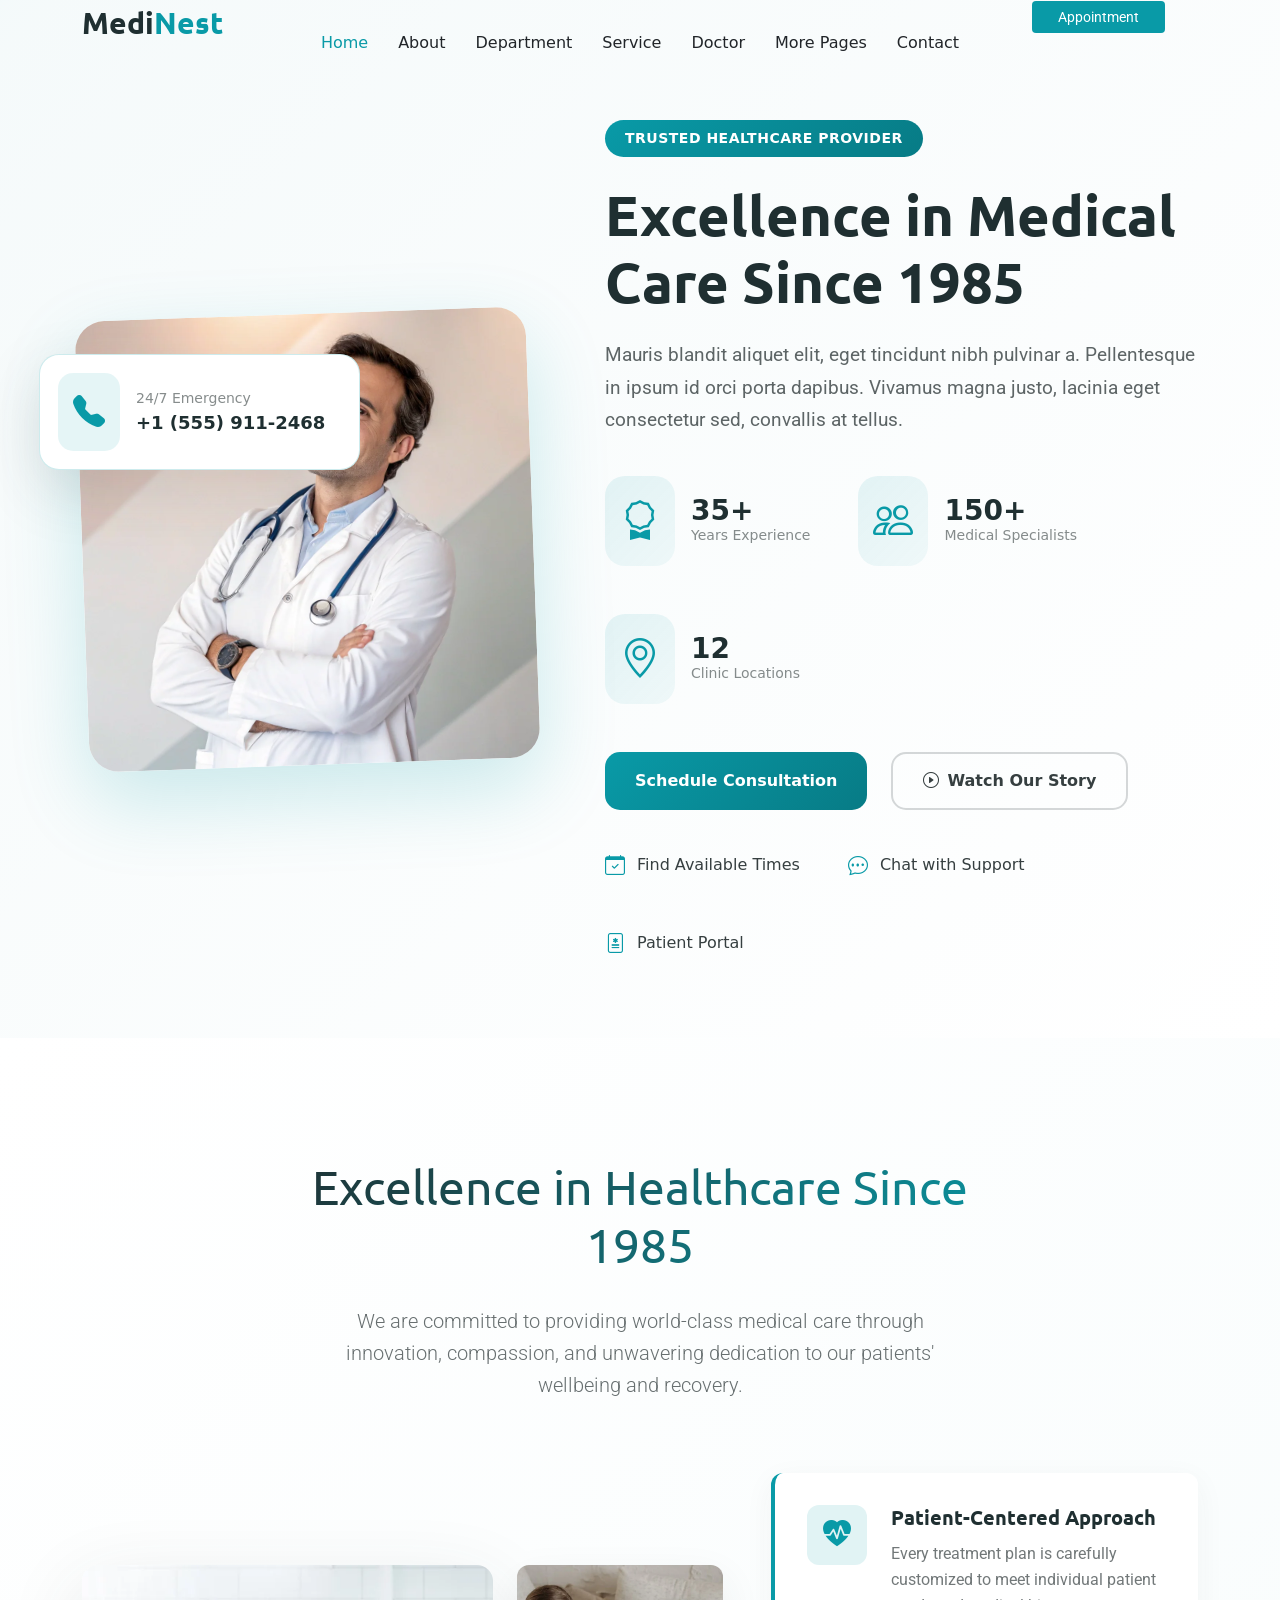
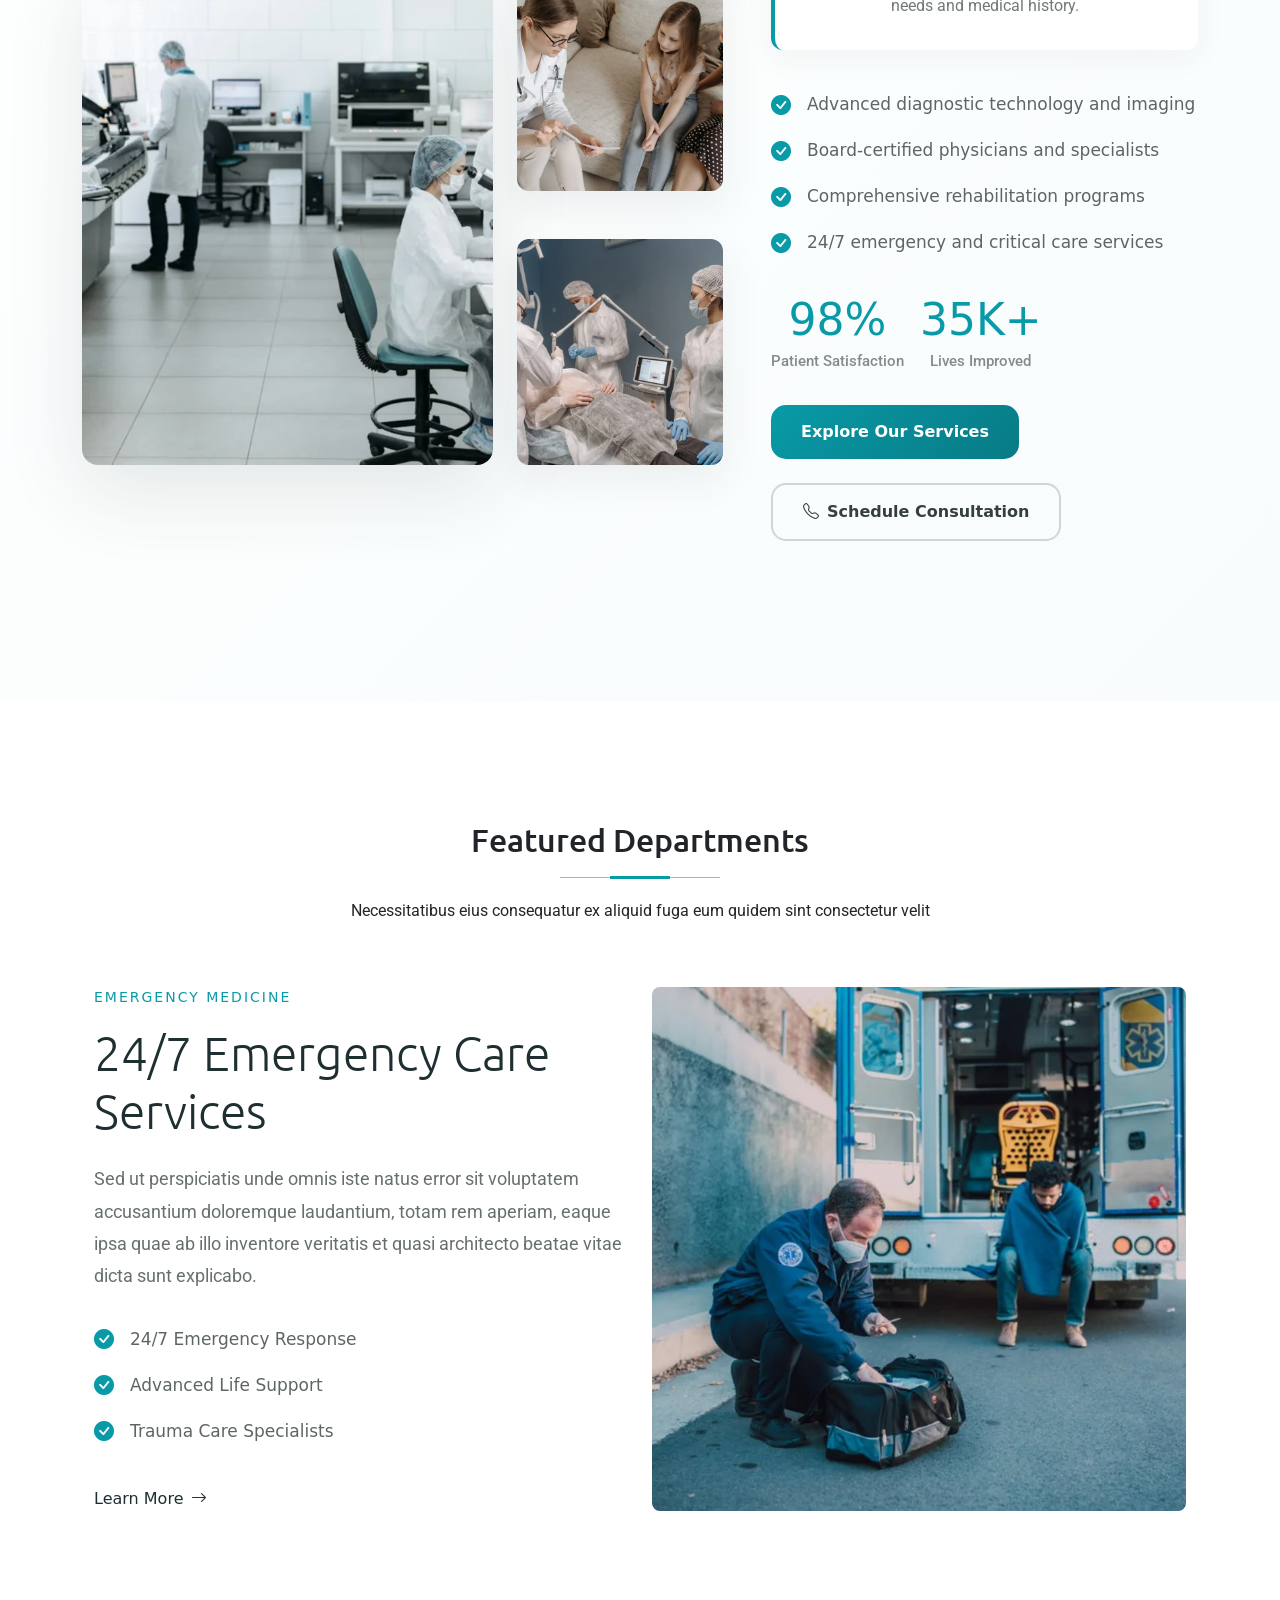
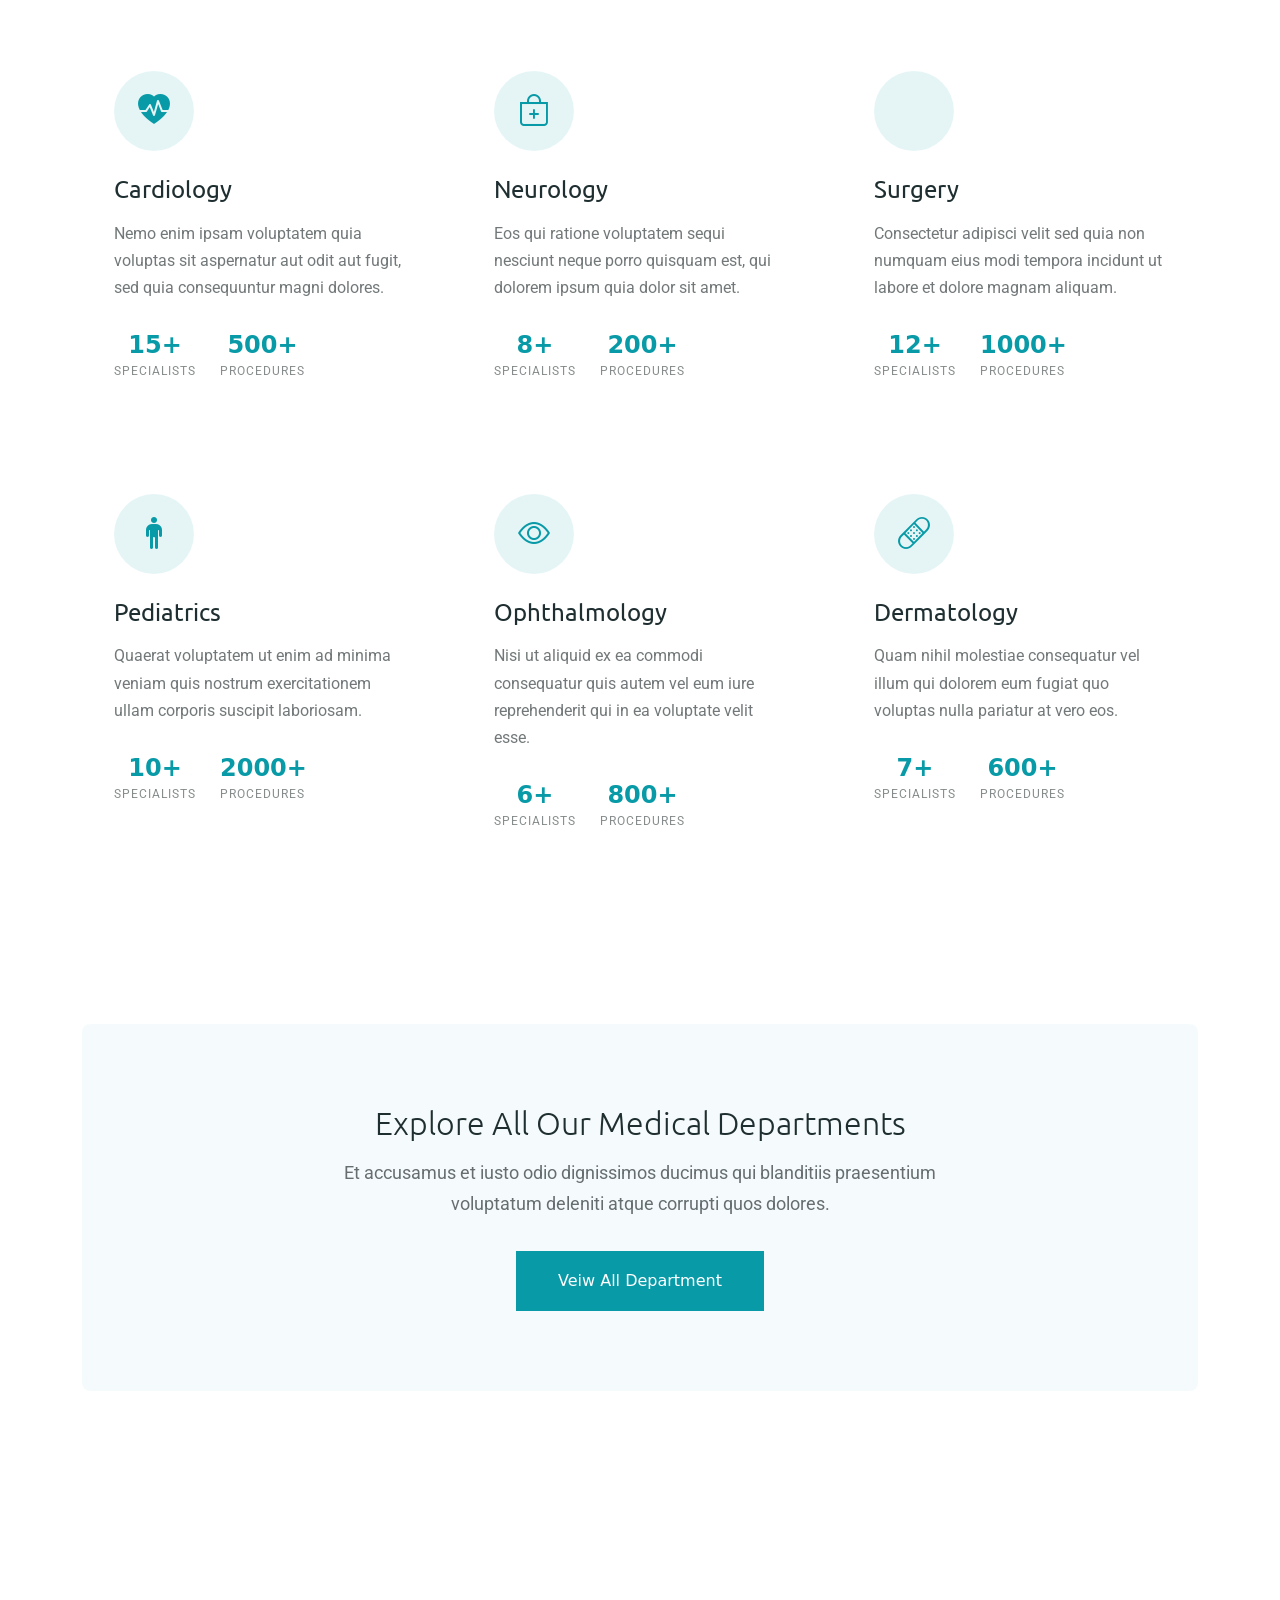
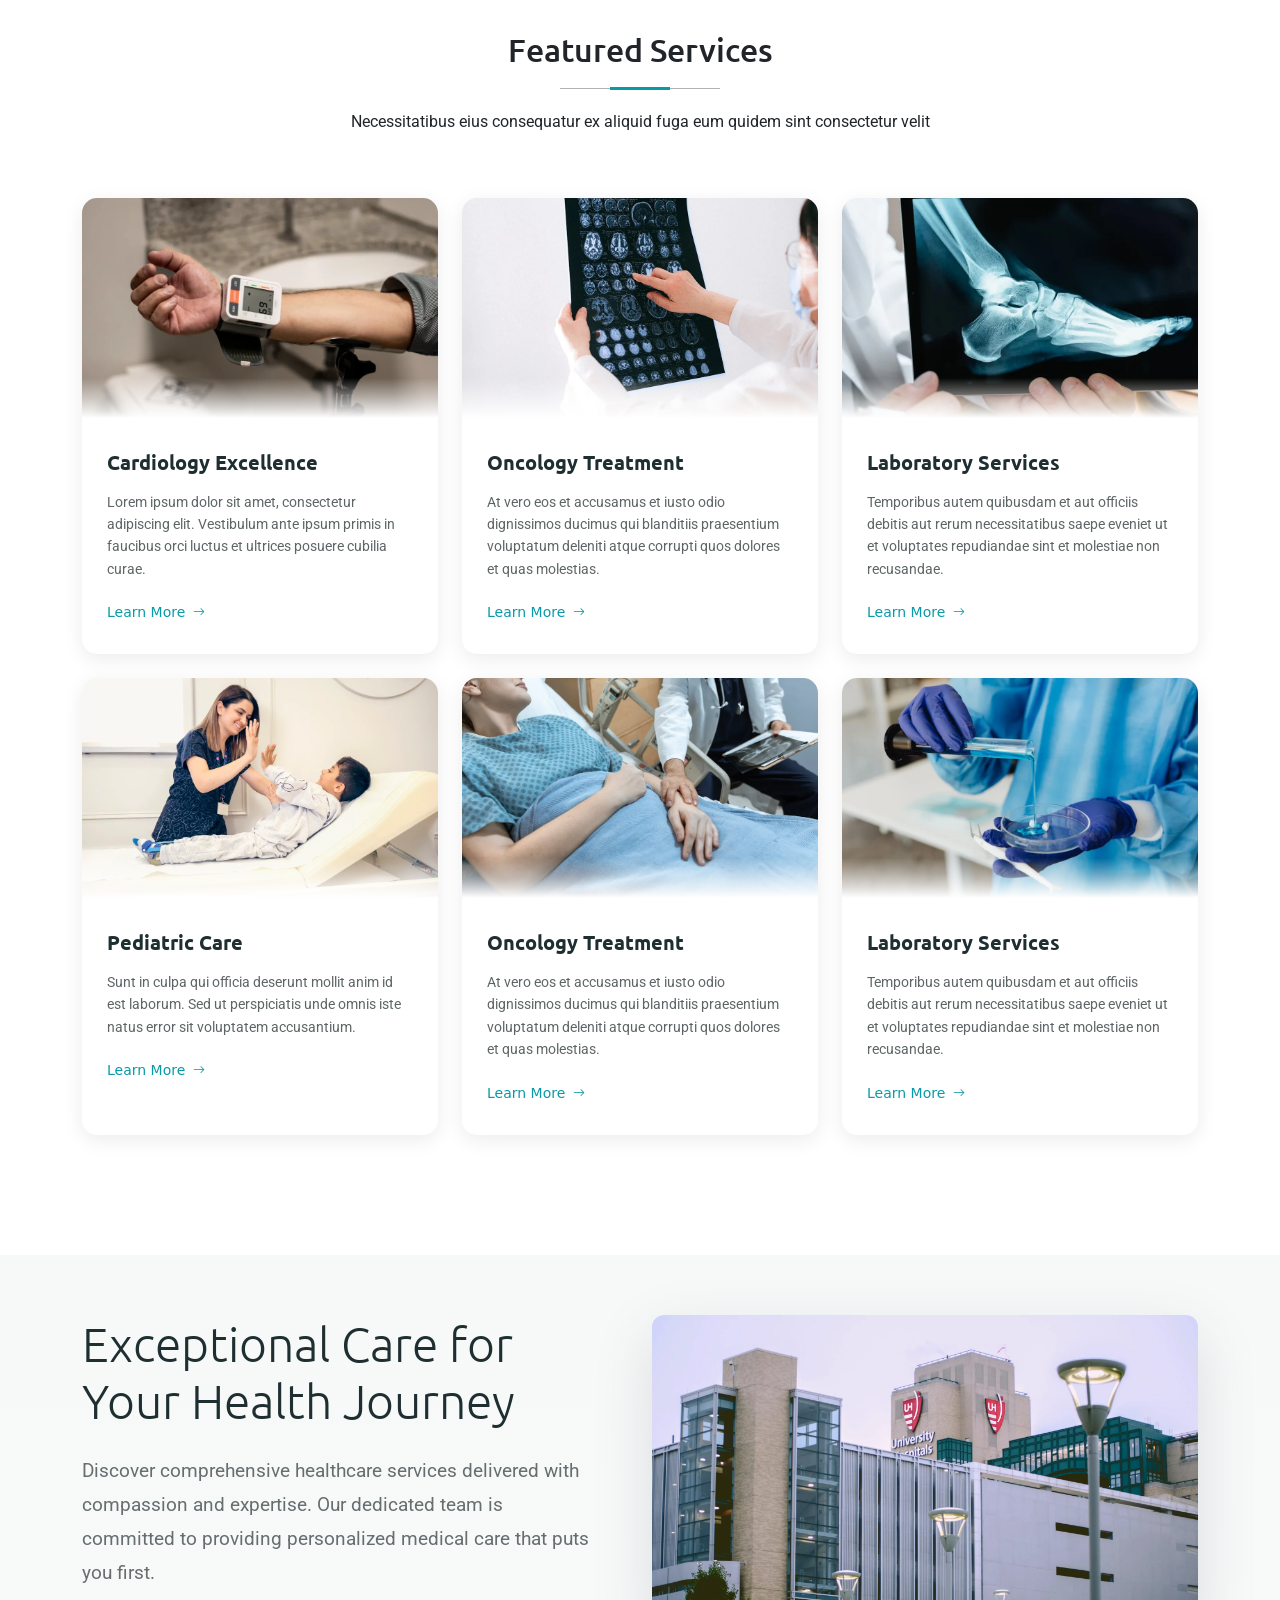
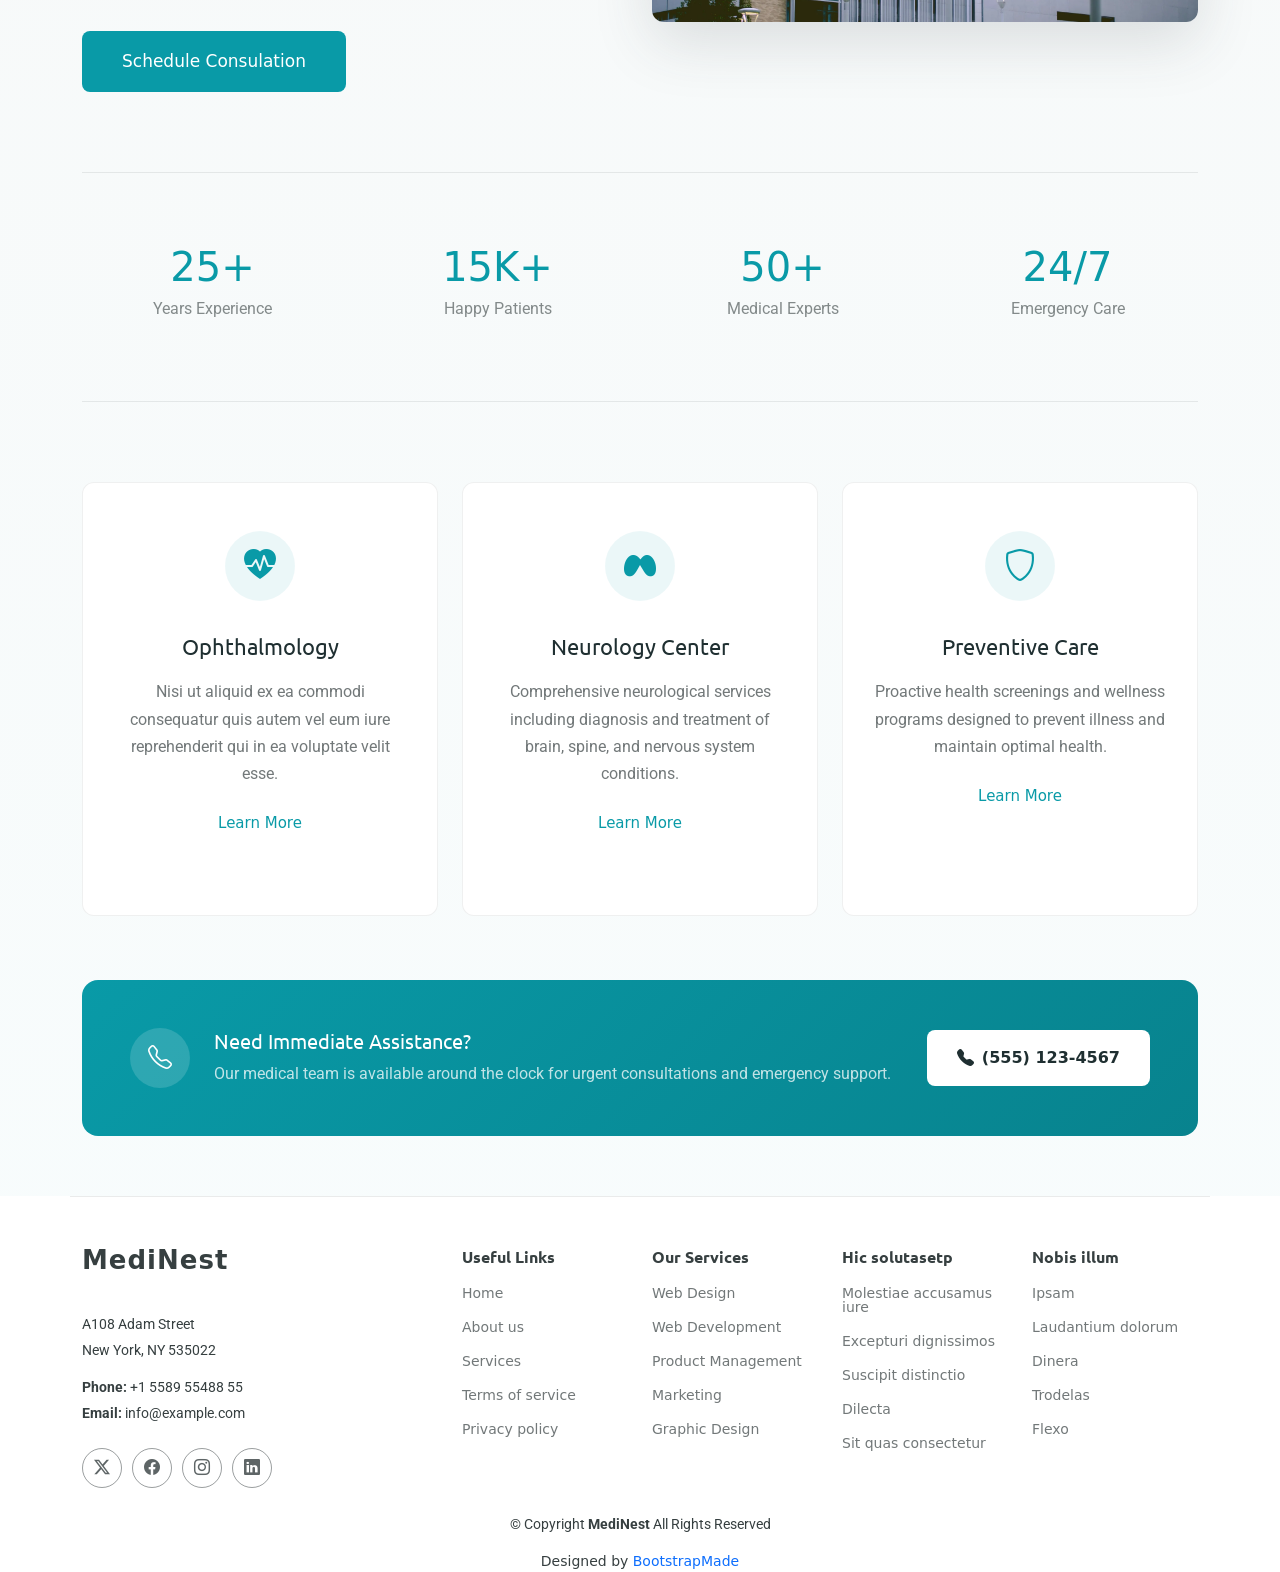
==== index.html @ d2f1035d "complete" ====
<!DOCTYPE html>
<html lang="en">

<head>
    <meta charset="UTF-8">
    <meta name="viewport" content="width=device-width, initial-scale=1.0">
    <title>Medinest</title>
    <link href="https://cdn.jsdelivr.net/npm/bootstrap@5.2.3/dist/css/bootstrap.min.css" rel="stylesheet"
        integrity="sha384-rbsA2VBKQhggwzxH7pPCaAqO46MgnOM80zW1RWuH61DGLwZJEdK2Kadq2F9CUG65" crossorigin="anonymous">
    <link rel="stylesheet" href="https://cdn.jsdelivr.net/npm/bootstrap-icons@1.13.1/font/bootstrap-icons.min.css">
    <link rel="stylesheet" href="https://unpkg.com/aos@2.3.1/dist/aos.css" />
    <link rel="stylesheet" href="css/responsive.css">
    <link rel="stylesheet" href="css/style.css">
</head>

<body>

    <!-- Header Section Start -->
    <header id="topHeader">
        <div class="container">
            <div class="row align-items-cente">
                <div class="col-lg-2 col-md-6 col-sm-6 col-4">
                    <div class="medi-logo">
                        <h2>Medi<span>Nest</span></h2>
                    </div>
                </div>
                <!-- Toggle Button -->
                <div class="col-lg-8 col-md-2 col-sm-2 col-3">
                    <div class="col-md-6 col-6 d-lg-none text-end">
                        <div class="menu-toggle" id="menuToggle">
                            <i class="bi bi-list"></i>
                        </div>
                    </div>
                    <div class="navbar justify-content-center">
                        <nav>
                            <ul class="d-flex">
                                <li class="active">Home</li>
                                <li>About</li>
                                <li>Department</li>
                                <li>Service</li>
                                <li>Doctor</li>
                                <li>More Pages</li>
                                <li>Contact</li>
                            </ul>
                        </nav>
                    </div>
                </div>
                <div class="col-lg-2 col-md-4 col-sm-4 col-5">
                    <div class="top-btn">
                        <a href="#">Appointment</a>
                    </div>
                </div>
            </div>
        </div>
    </header>
    <!-- Header Section Start -->

    <!-- Banner Section Start -->
    <section id="mediBanner">
        <div class="container">
            <div class="row align-items-center">
                <div class="col-lg-5" data-aos="fade-right" data-aos-delay="100">
                    <div class="bnr-img">
                        <img src="images/staff-8.webp" alt="Staff">
                        <div class="bnr-img-card">
                            <div class="bnr-card-content pos-card d-flex align-items-center">
                                <i class="bi bi-telephone-fill"></i>
                                <div class="card-text d-flex flex-column px-3">
                                    <span>24/7 Emergency</span>
                                    <span>+1 (555) 911-2468</span>
                                </div>
                            </div>
                        </div>
                    </div>
                </div>
                <div class="col-lg-7" data-aos="fade-left" data-aos-delay="100">
                    <div class="bnr-content ps-lg-5 ps-md-0">
                        <div class="bnr-badge">
                            <span>Trusted Healthcare Provider</span>
                        </div>
                        <h1>Excellence in Medical Care Since 1985</h1>
                        <p>Mauris blandit aliquet elit, eget tincidunt nibh pulvinar a. Pellentesque in ipsum id orci
                            porta dapibus. Vivamus magna justo, lacinia eget consectetur sed, convallis at tellus.</p>
                        <div class="bnr-starts">
                            <div class="start-group d-flex flex-wrap gap-5 align-items-center justify-content-sm-center justify-content-lg-start justify-content-center">
                                <div class="start-items d-flex align-items-center gap-3">
                                    <i class="bi bi-award"></i>
                                    <div class="start-text d-flex flex-column">
                                        <span>35+</span>
                                        <span>Years Experience</span>
                                    </div>
                                </div>
                                <div class="start-items d-flex align-items-center gap-3">
                                    <i class="bi bi-people"></i>
                                    <div class="start-text d-flex flex-column">
                                        <span>150+</span>
                                        <span>Medical Specialists</span>
                                    </div>
                                </div>
                                <div class="start-items d-flex align-items-center gap-3">
                                    <i class="bi bi-geo-alt"></i>
                                    <div class="start-text d-flex flex-column">
                                        <span>12</span>
                                        <span>Clinic Locations</span>
                                    </div>
                                </div>
                            </div>
                        </div>
                        <div class="cta-group">
                            <div class="cta-btns d-flex flex-wrap gap-4 justify-content-sm-center justify-content-lg-start justify-content-center">
                                <a href="#">Schedule Consultation</a>
                                <a href="#">
                                    <i class="bi bi-play-circle"></i>
                                    Watch Our Story
                                </a>
                            </div>
                            <div class="quick-items d-flex flex-wrap gap-5 justify-content-sm-center justify-content-lg-start justify-content-center ">
                                <a href="#">
                                    <i class="bi bi-calendar-check"></i>
                                    <span>Find Available Times</span>
                                </a>
                                <a href="#">
                                    <i class="bi bi-chat-dots"></i>
                                    <span>Chat with Support</span>
                                </a>
                                <a href="#">
                                    <i class="bi bi-file-medical"></i>
                                    <span>Patient Portal</span>
                                </a>
                            </div>
                        </div>
                    </div>
                </div>
            </div>
        </div>
    </section>
    <!-- Banner Section End -->

    <!-- About Section Start -->
    <section id="aboutSection" class="sec-pad">
        <div class="container">
            <div class="row">
                <div class="col-lg-8 mx-auto text-center mb-5 about-top-content" data-aos="fade-up"
                    data-aos-delay="100">
                    <h2>Excellence in Healthcare Since 1985</h2>
                    <p>We are committed to providing world-class medical care through innovation, compassion, and
                        unwavering dedication to our patients' wellbeing and recovery.</p>
                </div>
            </div>
            <div class="row align-items-center">
                <div class="col-lg-7" data-aos="fade-right" data-aos-delay="100">
                    <div class="about-image-grid">
                        <div class="primary-image">
                            <img src="images/facilities-6.webp" alt="Faciliteis">
                        </div>
                        <div class="secondary-image d-flex flex-column gap-5">
                            <div class="small-image">
                                <img src="images/consultation-3.webp" alt="Consultation">
                            </div>
                            <div class="small-image">
                                <img src="images/surgery-2.webp" alt="Consultation">
                            </div>
                        </div>
                    </div>
                </div>
                <div class="col-lg-5" data-aos="fade-left" data-aos-delay="100">
                    <div class="about-content ps-lg-4 ps-md-0 pt-md-4 pt-sm-3 pt-3">
                        <div class="content-items">
                            <div class="about-content-box">
                                <div class="content-box-icon">
                                    <i class="bi bi-heart-pulse-fill"></i>
                                </div>
                                <div class="content-box-content">
                                    <h4>Patient-Centered Approach</h4>
                                    <p>Every treatment plan is carefully customized to meet individual patient needs and
                                        medical history.</p>
                                </div>
                            </div>
                            <div class="feature-list">
                                <div class="feature-item d-flex align-items-center gap-3 mb-3">
                                    <div class="feature-icon">
                                        <i class="bi bi-check-circle-fill"></i>
                                    </div>
                                    <span>Advanced diagnostic technology and imaging</span>
                                </div>
                                <div class="feature-item d-flex align-items-center gap-3 mb-3">
                                    <div class="feature-icon">
                                        <i class="bi bi-check-circle-fill"></i>
                                    </div>
                                    <span>Board-certified physicians and specialists</span>
                                </div>
                                <div class="feature-item d-flex align-items-center gap-3 mb-3">
                                    <div class="feature-icon">
                                        <i class="bi bi-check-circle-fill"></i>
                                    </div>
                                    <span>Comprehensive rehabilitation programs</span>
                                </div>
                                <div class="feature-item d-flex align-items-center gap-3 mb-3">
                                    <div class="feature-icon">
                                        <i class="bi bi-check-circle-fill"></i>
                                    </div>
                                    <span>24/7 emergency and critical care services</span>
                                </div>
                            </div>
                            <div class="metric-row d-flex align-items-center gap-3 mb-3">
                                <div class="metric-number d-flex flex-column text-center">
                                    <span>98%</span>
                                    <p>Patient Satisfaction</p>
                                </div>
                                <div class="metric-number d-flex flex-column text-center">
                                    <span>35K+</span>
                                    <p>Lives Improved</p>
                                </div>
                            </div>
                            <div class="cta-btns d-flex flex-wrap gap-4">
                                <a href="#">Explore Our Services</a>
                                <a href="#">
                                    <i class="bi bi-telephone"></i>
                                    Schedule Consultation
                                </a>
                            </div>
                        </div>
                    </div>
                </div>
            </div>
        </div>
    </section>
    <!-- About Section End -->

    <!-- Feature Section Start -->

    <section id="featureSection" class="sec-pad">
        <div class="container">
            <div class="row">
                <div class="feature-top-content text-center pb-5" data-aos="fade-up" data-aos-delay="100">
                    <h2>Featured Departments</h2>
                    <p>Necessitatibus eius consequatur ex aliquid fuga eum quidem sint consectetur velit</p>
                </div>
            </div>
            <div class="depart-width">
                <div class="row depart-row">
                    <div class="col-lg-6" data-aos="fade-right" data-aos-delay="100">
                        <div class="department-group">
                            <div class="emergency">Emergency Medicine</div>
                            <h2>24/7 Emergency Care Services</h2>
                            <p>Sed ut perspiciatis unde omnis iste natus error sit voluptatem accusantium doloremque
                                laudantium, totam rem aperiam, eaque ipsa quae ab illo inventore veritatis et quasi
                                architecto beatae vitae dicta sunt explicabo.</p>
                            <div class="feature-list">
                                <div class="feature-item d-flex align-items-center gap-3 mb-3">
                                    <div class="feature-icon">
                                        <i class="bi bi-check-circle-fill"></i>
                                    </div>
                                    <span>24/7 Emergency Response</span>
                                </div>
                                <div class="feature-item d-flex align-items-center gap-3 mb-3">
                                    <div class="feature-icon">
                                        <i class="bi bi-check-circle-fill"></i>
                                    </div>
                                    <span>Advanced Life Support</span>
                                </div>
                                <div class="feature-item d-flex align-items-center gap-3 mb-3">
                                    <div class="feature-icon">
                                        <i class="bi bi-check-circle-fill"></i>
                                    </div>
                                    <span>Trauma Care Specialists</span>
                                </div>
                            </div>
                            <a href="#">
                                Learn More
                                <i class="bi bi-arrow-right"></i>
                            </a>
                        </div>
                    </div>
                    <div class="col-lg-6" data-aos="fade-down" data-aos-delay="100">
                        <div class="department-image mt-lg-0 mt-md-4 mt-sm-3 mt-3">
                            <img src="images/emergency-3.webp" alt="Emergency">
                        </div>
                    </div>
                </div>
                <div class="derpatment-card-grid depart-row">
                    <div class="row">
                        <div class="col-lg-4 col-md-6 col-sm-6 col-12" data-aos="fade-up" data-aos-delay="100">
                            <div class="depart-card">
                                <div class="depart-card-icon">
                                    <i class="bi bi-heart-pulse-fill"></i>
                                </div>
                                <div class="depart-card-content">
                                    <h3>Cardiology</h3>
                                    <p>Nemo enim ipsam voluptatem quia voluptas sit aspernatur aut odit aut fugit, sed
                                        quia consequuntur magni dolores.</p>
                                    <div class="depart-card-stats d-flex align-items-center gap-4">
                                        <div class="depart-stat-items">
                                            <span>15+</span>
                                            <p>Specialists</p>
                                        </div>
                                        <div class="depart-stat-items">
                                            <span>500+</span>
                                            <p>Procedures</p>
                                        </div>
                                    </div>
                                </div>
                            </div>
                        </div>
                        <div class="col-lg-4 col-md-6 col-sm-6 col-12" data-aos="fade-up" data-aos-delay="100">
                            <div class="depart-card">
                                <div class="depart-card-icon">
                                    <i class="bi bi-bag-plus"></i>
                                </div>
                                <div class="depart-card-content">
                                    <h3>Neurology</h3>
                                    <p>Eos qui ratione voluptatem sequi nesciunt neque porro quisquam est, qui dolorem
                                        ipsum quia dolor sit amet.</p>
                                    <div class="depart-card-stats d-flex align-items-center gap-4">
                                        <div class="depart-stat-items">
                                            <span>8+</span>
                                            <p>Specialists</p>
                                        </div>
                                        <div class="depart-stat-items">
                                            <span>200+</span>
                                            <p>Procedures</p>
                                        </div>
                                    </div>
                                </div>
                            </div>
                        </div>
                        <div class="col-lg-4 col-md-6 col-sm-6 col-12" data-aos="fade-up" data-aos-delay="100">
                            <div class="depart-card">
                                <div class="depart-card-icon">
                                    <i class="bi bi-fork-knife"></i>
                                </div>
                                <div class="depart-card-content">
                                    <h3>Surgery</h3>
                                    <p>Consectetur adipisci velit sed quia non numquam eius modi tempora incidunt ut
                                        labore et dolore magnam aliquam.</p>
                                    <div class="depart-card-stats d-flex align-items-center gap-4">
                                        <div class="depart-stat-items">
                                            <span>12+</span>
                                            <p>Specialists</p>
                                        </div>
                                        <div class="depart-stat-items">
                                            <span>1000+</span>
                                            <p>Procedures</p>
                                        </div>
                                    </div>
                                </div>
                            </div>
                        </div>
                        <div class="col-lg-4 col-md-6 col-sm-6 col-12" data-aos="fade-up" data-aos-delay="100">
                            <div class="depart-card">
                                <div class="depart-card-icon">
                                    <i class="bi bi-person-standing"></i>
                                </div>
                                <div class="depart-card-content">
                                    <h3>Pediatrics</h3>
                                    <p>Quaerat voluptatem ut enim ad minima veniam quis nostrum exercitationem ullam
                                        corporis suscipit laboriosam.</p>
                                    <div class="depart-card-stats d-flex align-items-center gap-4">
                                        <div class="depart-stat-items">
                                            <span>10+</span>
                                            <p>Specialists</p>
                                        </div>
                                        <div class="depart-stat-items">
                                            <span>2000+</span>
                                            <p>Procedures</p>
                                        </div>
                                    </div>
                                </div>
                            </div>
                        </div>
                        <div class="col-lg-4 col-md-6 col-sm-6 col-12" data-aos="fade-up" data-aos-delay="100">
                            <div class="depart-card">
                                <div class="depart-card-icon">
                                    <i class="bi bi-eye"></i>
                                </div>
                                <div class="depart-card-content">
                                    <h3>Ophthalmology</h3>
                                    <p>Nisi ut aliquid ex ea commodi consequatur quis autem vel eum iure reprehenderit
                                        qui in ea voluptate velit esse.</p>
                                    <div class="depart-card-stats d-flex align-items-center gap-4">
                                        <div class="depart-stat-items">
                                            <span>6+</span>
                                            <p>Specialists</p>
                                        </div>
                                        <div class="depart-stat-items">
                                            <span>800+</span>
                                            <p>Procedures</p>
                                        </div>
                                    </div>
                                </div>
                            </div>
                        </div>
                        <div class="col-lg-4 col-md-6 col-sm-6 col-12" data-aos="fade-up" data-aos-delay="100">
                            <div class="depart-card">
                                <div class="depart-card-icon">
                                    <i class="bi bi-bandaid"></i>
                                </div>
                                <div class="depart-card-content">
                                    <h3>Dermatology</h3>
                                    <p>Quam nihil molestiae consequatur vel illum qui dolorem eum fugiat quo voluptas
                                        nulla pariatur at vero eos.</p>
                                    <div class="depart-card-stats d-flex align-items-center gap-4">
                                        <div class="depart-stat-items">
                                            <span>7+</span>
                                            <p>Specialists</p>
                                        </div>
                                        <div class="depart-stat-items">
                                            <span>600+</span>
                                            <p>Procedures</p>
                                        </div>
                                    </div>
                                </div>
                            </div>
                        </div>
                    </div>
                </div>
                <div class="depart-cta" data-aos="fade-up" data-aos-delay="100">
                    <div class="depart-cta-content">
                        <h3>Explore All Our Medical Departments</h3>
                        <p>Et accusamus et iusto odio dignissimos ducimus qui blanditiis praesentium voluptatum deleniti
                            atque corrupti quos dolores.</p>
                        <a href="#">Veiw All Department</a>
                    </div>
                </div>
            </div>
        </div>
    </section>

    <!-- Feature Section End -->
    <!-- Service Section Start -->
    <section id="serviceSection" class="sec-pad">
        <div class="container">
            <div class="row">
                <div class="feature-top-content text-center pb-5" data-aos="fade-up" data-aos-delay="100">
                    <h2>Featured Services</h2>
                    <p>Necessitatibus eius consequatur ex aliquid fuga eum quidem sint consectetur velit</p>
                </div>
            </div>
            <div class="row gy-4">
                <div class="col-lg-4 col-md-6 col-sm-6 col-12" data-aos="fade-up" data-aos-delay="100">
                    <div class="service-card">
                        <div class="service-image">
                            <img src="images/cardiology-2.webp" alt="Cardiology">
                        </div>
                        <div class="service-content">
                            <h3>Cardiology Excellence</h3>
                            <p>Lorem ipsum dolor sit amet, consectetur adipiscing elit. Vestibulum ante ipsum primis in
                                faucibus orci luctus et ultrices posuere cubilia curae.</p>
                            <a href="#">
                                Learn More
                                <i class="bi bi-arrow-right"></i>
                            </a>
                        </div>
                    </div>
                </div>
                <div class="col-lg-4 col-md-6 col-sm-6 col-12" data-aos="fade-up" data-aos-delay="100">
                    <div class="service-card">
                        <div class="service-image">
                            <img src="images/neurology-3.webp" alt="Oncology">
                        </div>
                        <div class="service-content">
                            <h3>Oncology Treatment</h3>
                            <p>At vero eos et accusamus et iusto odio dignissimos ducimus qui blanditiis praesentium
                                voluptatum deleniti atque corrupti quos dolores et quas molestias.</p>
                            <a href="#">
                                Learn More
                                <i class="bi bi-arrow-right"></i>
                            </a>
                        </div>
                    </div>
                </div>
                <div class="col-lg-4 col-md-6 col-sm-6 col-12" data-aos="fade-up" data-aos-delay="100">
                    <div class="service-card">
                        <div class="service-image">
                            <img src="images/orthopedics-1.webp" alt="Cardiology">
                        </div>
                        <div class="service-content">
                            <h3>Laboratory Services</h3>
                            <p>Temporibus autem quibusdam et aut officiis debitis aut rerum necessitatibus saepe eveniet
                                ut et voluptates repudiandae sint et molestiae non recusandae.</p>
                            <a href="#">
                                Learn More
                                <i class="bi bi-arrow-right"></i>
                            </a>
                        </div>
                    </div>
                </div>
                <div class="col-lg-4 col-md-6 col-sm-6 col-12" data-aos="fade-up" data-aos-delay="100">
                    <div class="service-card">
                        <div class="service-image">
                            <img src="images/pediatrics-4.webp" alt="Cardiology">
                        </div>
                        <div class="service-content">
                            <h3>Pediatric Care</h3>
                            <p>Sunt in culpa qui officia deserunt mollit anim id est laborum. Sed ut perspiciatis unde
                                omnis iste natus error sit voluptatem accusantium.</p>
                            <a href="#">
                                Learn More
                                <i class="bi bi-arrow-right"></i>
                            </a>
                        </div>
                    </div>
                </div>
                <div class="col-lg-4 col-md-6 col-sm-6 col-12" data-aos="fade-up" data-aos-delay="100">
                    <div class="service-card">
                        <div class="service-image">
                            <img src="images/oncology-2.webp" alt="Cardiology">
                        </div>
                        <div class="service-content">
                            <h3>Oncology Treatment</h3>
                            <p>At vero eos et accusamus et iusto odio dignissimos ducimus qui blanditiis praesentium
                                voluptatum deleniti atque corrupti quos dolores et quas molestias.</p>
                            <a href="#">
                                Learn More
                                <i class="bi bi-arrow-right"></i>
                            </a>
                        </div>
                    </div>
                </div>
                <div class="col-lg-4 col-md-6 col-sm-6 col-12" data-aos="fade-up" data-aos-delay="100">
                    <div class="service-card">
                        <div class="service-image">
                            <img src="images/laboratory-3.webp" alt="Cardiology">
                        </div>
                        <div class="service-content">
                            <h3>Laboratory Services</h3>
                            <p>Temporibus autem quibusdam et aut officiis debitis aut rerum necessitatibus saepe eveniet
                                ut et voluptates repudiandae sint et molestiae non recusandae.</p>
                            <a href="#">
                                Learn More
                                <i class="bi bi-arrow-right"></i>
                            </a>
                        </div>
                    </div>
                </div>
            </div>
        </div>
    </section>
    <!-- Service Section End -->

    <!-- Call to Action Section Start -->
    <section id="callToAction" class="sec-pad">
        <div class="container">
            <div class="call-action-group">
                <div class="row">
                    <div class="col-lg-6">
                        <div class="call-action-content text-lg-start text-md-center text-center">
                            <h2>Exceptional Care for Your Health Journey</h2>
                            <p>Discover comprehensive healthcare services delivered with compassion and expertise. Our
                                dedicated team is committed to providing personalized medical care that puts you first.
                            </p>
                            <div class="call-action-btn gap-3">
                                <a href="#">Schedule Consulation</a>
                            </div>
                        </div>
                    </div>
                    <div class="col-lg-6">
                        <div class="call-to-action-img mt-lg-0 mt-md-4 mt-sm-3 mt-3">
                            <img src="images/showcase-2.webp" alt="Showcase">
                        </div>
                    </div>
                </div>
            </div>
            <div class="call-stat-group">
                <div class="row">
                    <div class="col-lg-3 col-md-6 col-sm-6 col-12">
                        <div class="call-stat-items">
                            <span>25+</span>
                            <p>Years Experience</p>
                        </div>
                    </div>
                    <div class="col-lg-3 col-md-6 col-sm-6 col-12">
                        <div class="call-stat-items">
                            <span>15K+</span>
                            <p>Happy Patients</p>
                        </div>
                    </div>
                    <div class="col-lg-3 col-md-6 col-sm-6 col-12">
                        <div class="call-stat-items">
                            <span>50+</span>
                            <p>Medical Experts</p>
                        </div>
                    </div>
                    <div class="col-lg-3 col-md-6 col-sm-6 col-12">
                        <div class="call-stat-items">
                            <span>24/7</span>
                            <p>Emergency Care</p>
                        </div>
                    </div>
                </div>
            </div>
            <div class="call-card-group">
                <div class="row">
                    <div class="col-lg-4 col-md-6 col-sm-6 col-12" data-aos="fade-up" data-aos-delay="100">
                        <div class="call-card">
                            <div class="call-card-icon">
                                <i class="bi bi-heart-pulse-fill"></i>
                            </div>
                            <div class="call-card-content">
                                <h4>Ophthalmology</h4>
                                <p>Nisi ut aliquid ex ea commodi consequatur quis autem vel eum iure reprehenderit
                                    qui in ea voluptate velit esse.</p>
                                <a href="#">Learn More</a>
                            </div>
                        </div>
                    </div>
                    <div class="col-lg-4 col-md-6 col-sm-6 col-12" data-aos="fade-up" data-aos-delay="100">
                        <div class="call-card">
                            <div class="call-card-icon">
                                <i class="bi bi-meta"></i>
                            </div>
                            <div class="call-card-content">
                                <h4>Neurology Center</h4>
                                <p>Comprehensive neurological services including diagnosis and treatment of brain,
                                    spine, and nervous system conditions.</p>
                                <a href="#">Learn More</a>
                            </div>
                        </div>
                    </div>
                    <div class="col-lg-4 col-md-6 col-sm-6 col-12" data-aos="fade-up" data-aos-delay="100">
                        <div class="call-card">
                            <div class="call-card-icon">
                                <i class="bi bi-shield"></i>
                            </div>
                            <div class="call-card-content">
                                <h4>Preventive Care</h4>
                                <p>Proactive health screenings and wellness programs designed to prevent illness and
                                    maintain optimal health.</p>
                                <a href="#">Learn More</a>
                            </div>
                        </div>
                    </div>
                </div>
            </div>
            <div class="call-contact-banner" data-aos="fade-up" data-aos-delay="100">
                <div class="ct-banner-content d-flex flex-wrap align-items-center justify-content-lg-between justify-content-md-center justify-content-center">
                    <div class="ct-info d-flex align-items-center">
                        <div class="ct-icon">
                            <i class="bi bi-telephone"></i>
                        </div>
                        <div class="ct-text text-lg-start text-md-center">
                            <h5>Need Immediate Assistance?</h5>
                            <p>Our medical team is available around the clock for urgent consultations and emergency
                                support.</p>
                        </div>
                    </div>
                    <div class="ct-action-btn mt-lg-0 mt-md-4 mt-sm-3 mt-3">
                        <a href="#">
                            <i class="bi bi-telephone-fill"></i>
                            (555) 123-4567
                        </a>
                    </div>
                </div>
            </div>
        </div>
    </section>
    <!-- Call to Action Section End -->
    <!-- Footer Section Start -->
    <footer id="footer" class="footer position-relative">

        <div class="container footer-top">
            <div class="row gy-4">
                <div class="col-lg-4 col-md-6 footer-about">
                    <a href="index.html" class="logo d-flex align-items-center">
                        <span class="sitename">MediNest</span>
                    </a>
                    <div class="footer-contact pt-3">
                        <p>A108 Adam Street</p>
                        <p>New York, NY 535022</p>
                        <p class="mt-3"><strong>Phone:</strong> <span>+1 5589 55488 55</span></p>
                        <p><strong>Email:</strong> <span>info@example.com</span></p>
                    </div>
                    <div class="social-links d-flex mt-4">
                        <a href=""><i class="bi bi-twitter-x"></i></a>
                        <a href=""><i class="bi bi-facebook"></i></a>
                        <a href=""><i class="bi bi-instagram"></i></a>
                        <a href=""><i class="bi bi-linkedin"></i></a>
                    </div>
                </div>

                <div class="col-lg-2 col-md-3 footer-links">
                    <h4>Useful Links</h4>
                    <ul>
                        <li><a href="#">Home</a></li>
                        <li><a href="#">About us</a></li>
                        <li><a href="#">Services</a></li>
                        <li><a href="#">Terms of service</a></li>
                        <li><a href="#">Privacy policy</a></li>
                    </ul>
                </div>

                <div class="col-lg-2 col-md-3 footer-links">
                    <h4>Our Services</h4>
                    <ul>
                        <li><a href="#">Web Design</a></li>
                        <li><a href="#">Web Development</a></li>
                        <li><a href="#">Product Management</a></li>
                        <li><a href="#">Marketing</a></li>
                        <li><a href="#">Graphic Design</a></li>
                    </ul>
                </div>

                <div class="col-lg-2 col-md-3 footer-links">
                    <h4>Hic solutasetp</h4>
                    <ul>
                        <li><a href="#">Molestiae accusamus iure</a></li>
                        <li><a href="#">Excepturi dignissimos</a></li>
                        <li><a href="#">Suscipit distinctio</a></li>
                        <li><a href="#">Dilecta</a></li>
                        <li><a href="#">Sit quas consectetur</a></li>
                    </ul>
                </div>

                <div class="col-lg-2 col-md-3 footer-links">
                    <h4>Nobis illum</h4>
                    <ul>
                        <li><a href="#">Ipsam</a></li>
                        <li><a href="#">Laudantium dolorum</a></li>
                        <li><a href="#">Dinera</a></li>
                        <li><a href="#">Trodelas</a></li>
                        <li><a href="#">Flexo</a></li>
                    </ul>
                </div>

            </div>
        </div>

        <div class="container copyright text-center mt-4">
            <p>© <span>Copyright</span> <strong>MediNest</strong>&nbsp;<span>All Rights Reserved</span></p>
            <div class="credits">
                <!-- All the links in the footer should remain intact. -->
                <!-- You can delete the links only if you've purchased the pro version. -->
                <!-- Licensing information: https://bootstrapmade.com/license/ -->
                <!-- Purchase the pro version with working PHP/AJAX contact form: [buy-url] -->
                Designed by <a href="https://bootstrapmade.com/">BootstrapMade</a>
            </div>
        </div>

    </footer>
    <!-- Footer Section End -->

    <script src="https://cdn.jsdelivr.net/npm/bootstrap@5.2.3/dist/js/bootstrap.bundle.min.js"
        integrity="sha384-kenU1KFdBIe4zVF0s0G1M5b4hcpxyD9F7jL+jjXkk+Q2h455rYXK/7HAuoJl+0I4"
        crossorigin="anonymous"></script>
    <script src="https://unpkg.com/aos@2.3.1/dist/aos.js"></script>
    <script src="js/custom.js"></script>
</body>

</html>
---- css/responsive.css ----
@media(max-width:991px){

    .menu-toggle{
        display: block;
        text-align: right;
    }
    .menu-toggle i{
        font-size: 35px;
        color: #1f2f31;
    }
    .navbar{
        position: absolute;
        top: 100%;
        left: 0;
        width: 100%;
        background: #fff;
        padding: 15px 20px;
        display: none;
        box-shadow: 0 10px 20px rgba(0,0,0,0.08);
    }

    .navbar.active{
        display: block;
    }

    .navbar nav ul{
        flex-direction: column;
        align-items: flex-start;
    }

    .navbar nav ul li{
        width: 100%;
        padding: 12px 0;
        border-bottom: 1px solid #eee;
    }
    .bnr-content h1{font-size: 44px !important; text-align: center;}
    .bnr-content p{text-align: center;}
     .start-group,
    .quick-items,
    .cta-btns,
    .ct-banner-content,
    .metric-row{
        gap: 20px !important;
    }

    .about-image-grid{
        flex-direction: column;
    }

    .secondary-image{
        flex-direction: row !important;
    }

    .depart-row{
        overflow: hidden;
    }
}

@media(max-width:767px){
    .menu-toggle i{
        font-size: 35px !important;
        color: #1f2f31;
    }
    .sec-pad{
        padding: 80px 5px !important;
    }
    .about-top-content h2 {font-size: 36px !important;}
    .about-top-content p {font-size: 20px;}
    .department-group h2 {font-size: 36px !important;}
    .depart-cta-content h3 {font-size: 28px !important;}
    .depart-cta {padding: 80px 25px !important;}
    .call-action-content h2 {font-size: 35px !important; text-align: center;}
    .about-image-grid{
        display: none !important;
    }
}
@media(max-width:571px){
    .menu-toggle i{
        font-size: 35px !important;
        color: #1f2f31;
    }
    .sec-pad{padding: 60px 10px !important;}
    .bnr-content h1{font-size: 35px !important; text-align: center;}
    .department-group h2 {font-size: 32px !important;}
    .depart-cta {padding: 80px 25px !important;}
    .call-action-content h2 {font-size: 30px !important; text-align: center;}
}
---- css/style.css ----
@import url('https://fonts.googleapis.com/css2?family=Roboto:ital,wght@0,100..900;1,100..900&family=Ubuntu:ital,wght@0,300;0,400;0,500;0,700;1,300;1,400;1,500;1,700&display=swap');

/*
font-family: "Roboto", sans-serif;
font-family: "Ubuntu", sans-serif; 
*/

/* Common CSS Start */
h1,
h2,
h3,
h4,
h5,
h6 {
    font-family: "Ubuntu", sans-serif;
}

p {
    font-family: "Roboto", sans-serif;
}

img {
    width: 100%;
}

a {
    text-decoration: none;
}

/* Common CSS End */

/* Header Section Start */
#topHeader {
    position: fixed;
    top: 0;
    right: 0;
    left: 0;
    z-index: 999;
    padding: 5px 0;
}

#topHeader.scrolled {
    box-shadow: rgba(0, 0, 0, 0.1) 0px 0px 18px;
    background-color: #fff;
}

.medi-logo h2 {
    font-size: 30px;
    font-weight: 700;
    margin: 0;
    color: #1f2f31;
}

.medi-logo span {
    color: #099aa7;
}

.navbar nav ul {
    padding: 0;
    margin: 0;
}

.navbar nav ul li {
    padding: 18px 15px;
    font-size: 16px;
    font-weight: 400;
    list-style: none;
    transition: all .6s;
    cursor: pointer;
}

.navbar ul li.active {
    color: #099aa7;
}

.navbar ul li:hover {
    color: #099aa7;
}

.top-btn a {
    color: #fff;
    background: #099aa7;
    padding: 8px 26px;
    margin: 0;
    border-radius: 4px;
    font-size: 14px;
    font-family: "Roboto", sans-serif;
}

/* Header Section End */

/* Banner Section Start */
#mediBanner {
    padding-top: 120px;
    padding-bottom: 80px;
    position: relative;
    background: linear-gradient(135deg,
            color-mix(in srgb, #099aa7, transparent 95%) 0%,
            color-mix(in srgb, #fff, transparent 0%) 100%);
    overflow: hidden;
}

.bnr-img {
    position: relative;
}

.bnr-img img {
    border-radius: 30px;
    box-shadow: 0px 30px 80px color-mix(in srgb, #099aa7, transparent 80%);
    transform: rotate(-2deg);
    transition: all 0.3s ease;
}

.bnr-img img:hover {
    transform: rotate(0deg) scale(1.02);
}

.bnr-card-content {
    position: absolute;
    background-color: #fff;
    border-radius: 20px;
    padding: 18px;
    box-shadow: 0 20px 60px color-mix(in srgb, #363f40, transparent 85%);
    backdrop-filter: blur(20px);
    border: 1px solid color-mix(in srgb, #099aa7, transparent 80%);
}

.pos-card {
    top: 40px;
    left: -43px;
    z-index: 99;
}

.bnr-card-content i {
    font-size: 32px;
    color: #099aa7;
    padding: 15px;
    background-color: color-mix(in srgb, #099aa7, transparent 90%);
    border-radius: 15px;
}

.card-text span:nth-child(1) {
    font-size: 14px;
    color: color-mix(in srgb, #363f40, transparent 40%);
    font-weight: 500;
}

.card-text span:nth-child(2) {
    font-size: 18px;
    color: #1f2f31;
    font-weight: 700;
}

.bnr-badge {
    margin-bottom: 24px;
}

.bnr-badge span {
    display: inline-block;
    background: linear-gradient(135deg, #099aa7,
            color-mix(in srgb, #099aa7, black 20%));
    color: #fff;
    padding: 8px 20px;
    border-radius: 25px;
    font-size: 14px;
    font-weight: 600;
    text-transform: uppercase;
    letter-spacing: 0.5px;
}

.bnr-content h1 {
    font-size: 56px;
    font-weight: 800;
    line-height: 1.2;
    margin-bottom: 24px;
    color: #1f2f31;
}

.bnr-content p {
    font-size: 19px;
    line-height: 1.7;
    color:
        color-mix(in srgb, #363f40, transparent 20%);
    margin-bottom: 40px;
}

.bnr-starts {
    margin-bottom: 48px;
}

.start-group i {
    font-size: 40px;
    color: #099aa7;
    padding: 15px;
    background: linear-gradient(135deg,
            color-mix(in srgb, #099aa7, transparent 90%) 0%,
            color-mix(in srgb, #099aa7, transparent 95%) 100%);
    border-radius: 20px;
}

.start-text span:nth-child(1) {
    font-size: 28px;
    font-weight: 700;
    color: #1f2f31;
    line-height: 1;
}

.start-text span:nth-child(2) {
    font-size: 14px;
    color:
        color-mix(in srgb, #363f40, transparent 40%);
    font-weight: 500;
}

.cta-btns {
    margin-bottom: 40px;
}

.cta-btns a:nth-child(1) {
    padding: 15px 30px;
    font-size: 16px;
    font-weight: 600;
    border-radius: 15px;
    transition: all 0.3s ease;
    text-decoration: none;
    display: inline-flex;
    align-items: center;
    gap: 0.5rem;
    background: linear-gradient(135deg, #099aa7,
            color-mix(in srgb, #099aa7, black 20%));
    border: none;
    color: #fff;
}

.cta-btns a:nth-child(1):hover {
    transform: translateY(-3px);
    box-shadow: 0 15px 40px color-mix(in srgb, #099aa7, transparent 60%);
}

.cta-btns a:nth-child(2) {
    padding: 15px 30px;
    font-size: 16px;
    font-weight: 600;
    border-radius: 15px;
    transition: all 0.3s ease;
    text-decoration: none;
    display: inline-flex;
    align-items: center;
    gap: 0.5rem;
    background-color: transparent;
    border: 2px solid color-mix(in srgb, #363f40, transparent 80%);
    color: #363f40;
}

.cta-btns a:nth-child(2):hover {
    background-color: #099aa7;
    border-color: #099aa7;
    color: #fff;
}

.quick-items a {
    display: flex;
    align-items: center;
    gap: 0.75rem;
    color: #363f40;
    text-decoration: none;
    transition: all 0.3s ease;
    font-weight: 500;
}

.quick-items a i {
    font-size: 20px;
    color: #099aa7;
}

.quick-items a:hover {
    color: #099aa7;
    transform: translateX(5px);
}

/* Banner Section End */

/* About Section Start */

#aboutSection {
    padding: 120px 0;
    background: linear-gradient(135deg, #fff 0%,
            color-mix(in srgb, #fff, #099aa7 3%) 100%);
}

.about-top-content h2 {
    font-size: 48px;
    font-weight: 400;
    line-height: 1.2;
    margin-bottom: 32px;
    background: linear-gradient(135deg, #1f2f31, #099aa7);
    background-clip: text;
    -webkit-background-clip: text;
    color: transparent;
}

.about-top-content p {
    font-size: 20px;
    font-weight: 300;
    line-height: 1.6;
    color: color-mix(in srgb, #363f40, transparent 25%);
    max-width: 600px;
    margin: 0 auto;
}

.about-image-grid {
    position: relative;
    display: grid;
    grid-template-columns: 2fr 1fr;
    gap: 24px;
    height: 500px;
}

.primary-image {
    position: relative;
    border-radius: 16px;
    overflow: hidden;
    box-shadow: 0 25px 80px color-mix(in srgb, #363f40, transparent 88%);
}

.primary-image img {
    width: 100%;
    height: 100%;
    object-fit: cover;
    transition: all 0.3s ease;
}

.primary-image:hover img {
    transform: scale(1.1);
}

.small-image {
    border-radius: 12px;
    overflow: hidden;
    flex: 1;
    box-shadow: 0 15px 40px color-mix(in srgb, #363f40, transparent 92%);
}

.small-image img {
    height: 100%;
    object-fit: cover;
    transition: all 0.3s ease;
}

.small-image:hover img {
    transform: scale(1.1);
}

.about-content-box {
    background: #fff;
    padding: 32px;
    border-radius: 12px;
    display: flex;
    align-items: flex-start;
    gap: 1.5rem;
    margin-bottom: 40px;
    border-left: 4px solid #099aa7;
    box-shadow: 0 8px 30px color-mix(in srgb, #363f40, transparent 95%);
}

.content-box-icon {
    background: color-mix(in srgb, #099aa7, transparent 88%);
    width: 60px;
    height: 60px;
    border-radius: 12px;
    display: flex;
    align-items: center;
    justify-content: center;
    flex-shrink: 0;
}

.content-box-icon i {
    color: #099aa7;
    font-size: 28px;
}

.content-box-content h4 {
    font-size: 20px;
    font-weight: 600;
    margin-bottom: 0.75rem;
    color: #1f2f31;
}

.content-box-content p {
    font-size: 1rem;
    line-height: 1.6;
    color: color-mix(in srgb, #363f40, transparent 30%);
    margin: 0;
}

.feature-list {
    margin-bottom: 40px;
}

.feature-icon i {
    color: #099aa7;
    font-size: 1.25rem;
}

.feature-item span {
    font-size: 17px;
    color: color-mix(in srgb, #363f40, transparent 20%);
    font-weight: 400;
    margin: 0;
}

.metric-number span {
    font-size: 44px;
    font-weight: 300;
    color: #099aa7;
    display: block;
    line-height: 1;
    margin-bottom: 8px;
}

.metric-row p {
    font-size: 15px;
    color: color-mix(in srgb, #363f40, transparent 40%);
    font-weight: 500;
}

/* About Section End */

/* Feature Section Start */
#featureSection {
    padding: 120px 0;
}

.feature-top-content h2 {
    font-size: 32px;
    font-weight: 500;
    margin-bottom: 20px;
    padding-bottom: 20px;
    position: relative;
}

.feature-top-content h2:before {
    content: "";
    position: absolute;
    display: block;
    width: 160px;
    height: 1px;
    background: color-mix(in srgb, #363f40, transparent 60%);
    left: 0;
    right: 0;
    bottom: 1px;
    margin: auto;
}

.feature-top-content h2:after {
    content: "";
    position: absolute;
    display: block;
    width: 60px;
    height: 3px;
    background: #099aa7;
    left: 0;
    right: 0;
    bottom: 0;
    margin: auto;
}

.depart-row {
    max-width: 1200px;
    margin: 0 auto 120px;
}

.department-group .emergency {
    color: #099aa7;
    font-size: 14px;
    font-weight: 400;
    letter-spacing: 2px;
    text-transform: uppercase;
    margin-bottom: 16px;
}

.department-group h2 {
    font-size: 48px;
    font-weight: 300;
    line-height: 1.2;
    margin-bottom: 24px;
    color: #1f2f31;
}

.department-group p {
    font-size: 18px;
    line-height: 1.8;
    color: color-mix(in srgb, #363f40, transparent 25%);
    margin-bottom: 32px;
}

.department-group a {
    color: #1f2f31;
    font-size: 16px;
    font-weight: 500;
    text-decoration: none;
    display: inline-flex;
    align-items: center;
    transition: all 0.3s ease;
}

.department-group a:hover {
    color: #099aa7;
}

.department-group a i {
    margin-left: 8px;
    transition: transform 0.3s ease;
}

.department-group a:hover i {
    transform: translateX(4px);
}

.department-image {
    overflow: hidden;
    border-radius: 8px;
    height: 100%;
}

.department-image img {
    height: 100%;
    transition: all .3s ease;
    object-fit: cover;
}

.department-image:hover img {
    transform: scale(1.1);
}

.depart-card {
    background: #fff;
    padding: 40px 32px;
    height: 100%;
    transition: all 0.4s ease;
    border-radius: 0;
    position: relative;
    overflow: hidden;
}

.depart-card::before {
    content: "";
    position: absolute;
    top: 0;
    left: 0;
    width: 100%;
    height: 2px;
    background: linear-gradient(90deg, #099aa7 0%, transparent 100%);
    transform: scaleX(0);
    transform-origin: left;
    transition: transform 0.4s ease;
}

.depart-card:hover {
    transform: translateY(-8px);
    box-shadow: 0 20px 60px color-mix(in srgb, #363f40, transparent 85%);
}

.depart-card:hover::before {
    transform: scaleX(1);
}

.depart-card-icon {
    width: 80px;
    height: 80px;
    display: flex;
    align-items: center;
    justify-content: center;
    background: color-mix(in srgb, #099aa7, transparent 90%);
    border-radius: 50%;
    margin-bottom: 24px;
    transition: all 0.3s ease;
}

.depart-card:hover .depart-card-icon {
    transform: scale(1.1);
}

.depart-card-icon i {
    font-size: 32px;
    color: #099aa7;
}

.depart-card-content h3 {
    font-size: 24px;
    font-weight: 400;
    color: #1f2f31;
    margin-bottom: 16px;
}

.depart-card-content p {
    font-size: 16px;
    line-height: 1.7;
    color: color-mix(in srgb, #363f40, transparent 30%);
    margin-bottom: 32px;
}

.depart-stat-items span {
    display: block;
    font-size: 24px;
    font-weight: 600;
    color: #099aa7;
    line-height: 1;
    text-align: center;
}

.depart-stat-items p {
    font-size: 12px;
    color: color-mix(in srgb, #363f40, transparent 40%);
    text-transform: uppercase;
    letter-spacing: 1px;
    margin-top: 4px;
}

.depart-cta {
    text-align: center;
    padding: 80px 40px;
    background: color-mix(in srgb, #099aa7, transparent 96%);
    border-radius: 8px;
}

.depart-cta-content h3 {
    font-size: 32px;
    font-weight: 300;
    color: #1f2f31;
    margin-bottom: 16px;
}

.depart-cta-content p {
    font-size: 18px;
    line-height: 1.7;
    color: color-mix(in srgb, #363f40, transparent 25%);
    margin-bottom: 32px;
    max-width: 600px;
    margin-left: auto;
    margin-right: auto;
}

.depart-cta-content a {
    background-color: #099aa7;
    border: 2px solid #099aa7;
    color: #fff;
    padding: 16px 40px;
    font-size: 16px;
    font-weight: 500;
    border-radius: 0;
    text-transform: none;
    transition: all 0.3s ease;
    display: inline-block;
}

.depart-cta-content a:hover {
    background-color: transparent;
    color: #099aa7;
    transform: translateY(-2px);
}

/* Feature Section End */

/* Service Section Start */
#serviceSection {
    padding: 120px 0;
}

.service-card {
    position: relative;
    background: #fff;
    border-radius: 15px;
    overflow: hidden;
    box-shadow: 0 5px 20px rgba(0, 0, 0, 0.08);
    transition: all 0.3s ease;
    height: 100%;
}

.service-card:hover {
    transform: translateY(-5px);
    box-shadow: 0 15px 35px rgba(0, 0, 0, 0.15);
}

.service-image {
    height: 220px;
    overflow: hidden;
    position: relative;
}

.service-image img {
    width: 100%;
    height: 100%;
    object-fit: cover;
    transition: transform 0.3s ease;
}

.service-image::after {
    content: "";
    position: absolute;
    bottom: 0;
    left: 0;
    right: 0;
    height: 40px;
    background: linear-gradient(to top, #fff, transparent);
}

.service-content {
    padding: 30px 25px;
}

.service-content h3 {
    font-size: 20px;
    font-weight: 600;
    margin-bottom: 15px;
    color: #1f2f31;
    line-height: 1.4;
}

.service-content p {
    color: color-mix(in srgb, #363f40, transparent 20%);
    line-height: 1.6;
    margin-bottom: 20px;
    font-size: 14px;
}

.service-content a {
    display: inline-flex;
    align-items: center;
    gap: 8px;
    color: #099aa7;
    font-weight: 500;
    text-decoration: none;
    font-size: 14px;
    transition: all 0.3s ease;
}

.service-content a:hover {
    color: #1f2f31;
    gap: 12px;
}

.service-content a:hover i {
    transform: translateX(3px);
}

.service-content i {
    font-size: 12px;
    transition: transform 0.3s ease;
}

/* Service Section End */

/* Call to Action Section Start */

#callToAction {
    background: linear-gradient(180deg, #f7f9f9 0%,
            color-mix(in srgb, #fff, #099aa7 3%) 100%);
    padding: 60px 0;
}

.call-action-group {
    margin-bottom: 80px;
}

.call-action-content {
    padding-right: 32px;
}

.call-action-content h2 {
    font-size: 48px;
    font-weight: 300;
    line-height: 1.2;
    margin-bottom: 1.5rem;
    color: #1f2f31;
}

.call-action-content p {
    font-size: 19px;
    line-height: 1.8;
    color: color-mix(in srgb, #363f40, transparent 25%);
    margin-bottom: 40px;
}

.call-action-content a:nth-child(1) {
    background: #099aa7;
    color: #fff;
    padding: 18px 40px;
    border-radius: 8px;
    text-decoration: none;
    font-weight: 500;
    font-size: 17px;
    transition: all 0.4s ease;
    display: inline-block;
}

.call-action-content a:hover:nth-child(1) {
    background: color-mix(in srgb, #099aa7, black 15%);
    transform: translateY(-3px);
    box-shadow: 0 12px 30px color-mix(in srgb, #099aa7, transparent 70%);
}


.call-to-action-img {
    position: relative;
}

.call-to-action-img::before {
    content: "";
    position: absolute;
    top: -20px;
    left: -20px;
    right: 20px;
    bottom: 20px;
    background: color-mix(in srgb, #099aa7, transparent 95%);
    border-radius: 12px;
    z-index: -1;
}

.call-to-action-img img {
    border-radius: 12px;
    box-shadow: 0 20px 60px color-mix(in srgb, #363f40, transparent 85%);
}

.call-stat-group {
    margin-bottom: 80px;
    padding: 48px 0;
    border-top: 1px solid color-mix(in srgb, #363f40, transparent 90%);
    border-bottom: 1px solid color-mix(in srgb, #363f40, transparent 90%);
}

.call-stat-items {
    text-align: center;
    padding: 16px;
}

.call-stat-items span {
    font-size: 40px;
    font-weight: 300;
    color: #099aa7;
    margin-bottom: 8px;
}

.call-stat-items p {
    font-size: 16px;
    color: color-mix(in srgb, #363f40, transparent 40%);
    font-weight: 400;
}

.call-card-group {
    margin-bottom: 64px;
}

.call-card {
    background: #fff;
    padding: 48px 32px;
    border-radius: 12px;
    text-align: center;
    height: 100%;
    transition: all 0.4s ease;
    border: 1px solid color-mix(in srgb, #363f40, transparent 92%);
    margin-bottom: 32px;
}

.call-card:hover {
    box-shadow: 0 25px 50px color-mix(in srgb, #363f40, transparent 88%);
    border-color:
        color-mix(in srgb, #099aa7, transparent 80%);
}

.call-card-icon {
    width: 70px;
    height: 70px;
    margin: 0 auto 2rem;
    display: flex;
    align-items: center;
    justify-content: center;
    background: color-mix(in srgb, #099aa7, transparent 92%);
    border-radius: 50%;
    transition: all 0.4s ease;
}

.call-card:hover .call-card-icon {
    background: #099aa7;
}

.call-card-icon i {
    font-size: 32px;
    color: #099aa7;
    transition: all 0.4s ease;
}

.call-card:hover i {
    color: #fff;
}

.call-card-content h4 {
    font-size: 22px;
    font-weight: 400;
    margin-bottom: 19px;
    color: #1f2f31;
}

.call-card-content p {
    color: color-mix(in srgb, #363f40, transparent 30%);
    line-height: 1.7;
    margin-bottom: 24px;
}

.call-card-content a {
    color: #099aa7;
    text-decoration: none;
    font-weight: 500;
    font-size: 15px;
    transition: all 0.3s ease;
    display: inline-block;
}

.call-contact-banner {
    background: linear-gradient(135deg, #099aa7 0%,
            color-mix(in srgb, #099aa7, black 15%) 100%);
    border-radius: 16px;
    padding: 48px;
    color: #fff;
}

.ct-icon {
    width: 60px;
    height: 60px;
    background: color-mix(in srgb, #fff, transparent 85%);
    border-radius: 50%;
    display: flex;
    align-items: center;
    justify-content: center;
    margin-right: 24px;
}

.ct-icon i {
    font-size: 24px;
    color: #fff;
}

.ct-text h5 {
    color: #fff;
    font-size: 20px;
    font-weight: 400;
    margin-bottom: 8px;
}

.ct-text p {
    color: color-mix(in srgb, #fff, transparent 25%);
    margin: 0;
    line-height: 1.6;
}

.ct-action-btn a {
    background: #fff;
    color: #1f2f31;
    padding: 15px 30px;
    border-radius: 8px;
    text-decoration: none;
    font-weight: 600;
    display: inline-flex;
    align-items: center;
    transition: all 0.3s ease;
}

.ct-action-btn a:hover {
    background:
        color-mix(in srgb, #fff, transparent 10%);
    transform: translateY(-2px);
    box-shadow: 0 8px 25px color-mix(in srgb, #363f40, transparent 75%);
}

.ct-action-btn i {
    margin-right: 8px;
    font-size: 17px;
}

/* Call to Action Section End */

/* Footer Section Start */
#footer{
    color: #363f40;
    background-color: #fff;
    font-size: 14px;
}
.footer .footer-top {
    padding-top: 50px;
    border-top: 1px solid color-mix(in srgb, #363f40, transparent 90%);
}
.footer .footer-about .logo {
    line-height: 1;
    margin-bottom: 25px;
}
.footer .footer-about .logo span {
    color: #363f40;
    font-size: 26px;
    font-weight: 700;
    letter-spacing: 1px;
}
.footer .footer-contact p {
    margin-bottom: 5px;
}
.footer .social-links a {
    display: flex;
    align-items: center;
    justify-content: center;
    width: 40px;
    height: 40px;
    border-radius: 50%;
    border: 1px solid color-mix(in srgb, #363f40, transparent 50%);
    font-size: 16px;
    color: color-mix(in srgb, #363f40, transparent 20%);
    margin-right: 10px;
    transition: 0.3s;
}
.footer .social-links a:hover {
    color: #099aa7;
    border-color: #099aa7;
}
.footer .footer-links {
    margin-bottom: 30px;
}
.footer h4 {
    font-size: 16px;
    font-weight: bold;
    position: relative;
    padding-bottom: 12px;
}
.footer .footer-links ul {
    list-style: none;
    padding: 0;
    margin: 0;
}
.footer .footer-links ul li:first-child {
    padding-top: 0;
}
.footer .footer-links ul li {
    padding: 10px 0;
    display: flex;
    align-items: center;
}
.footer .footer-links ul a {
    color: color-mix(in srgb, #363f40, transparent 30%);
    display: inline-block;
    line-height: 1;
}
/* Footer Section End */
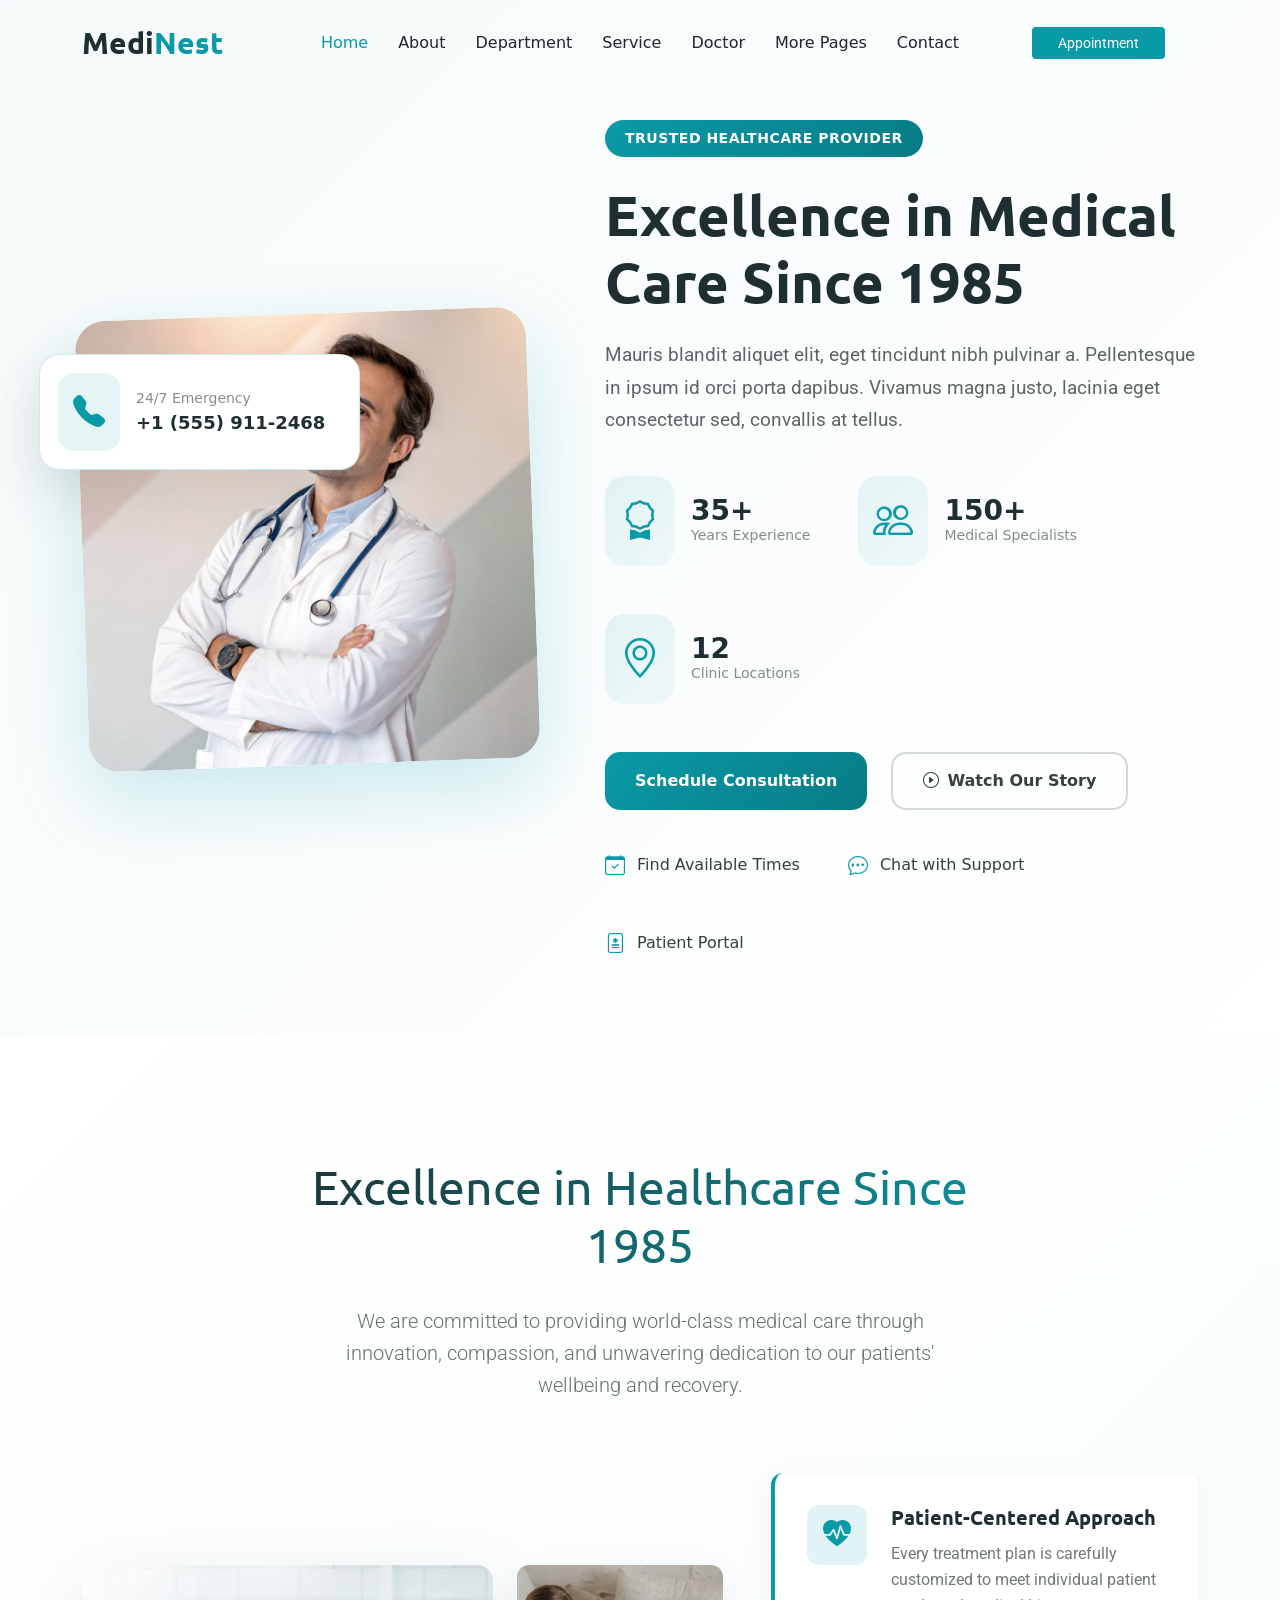
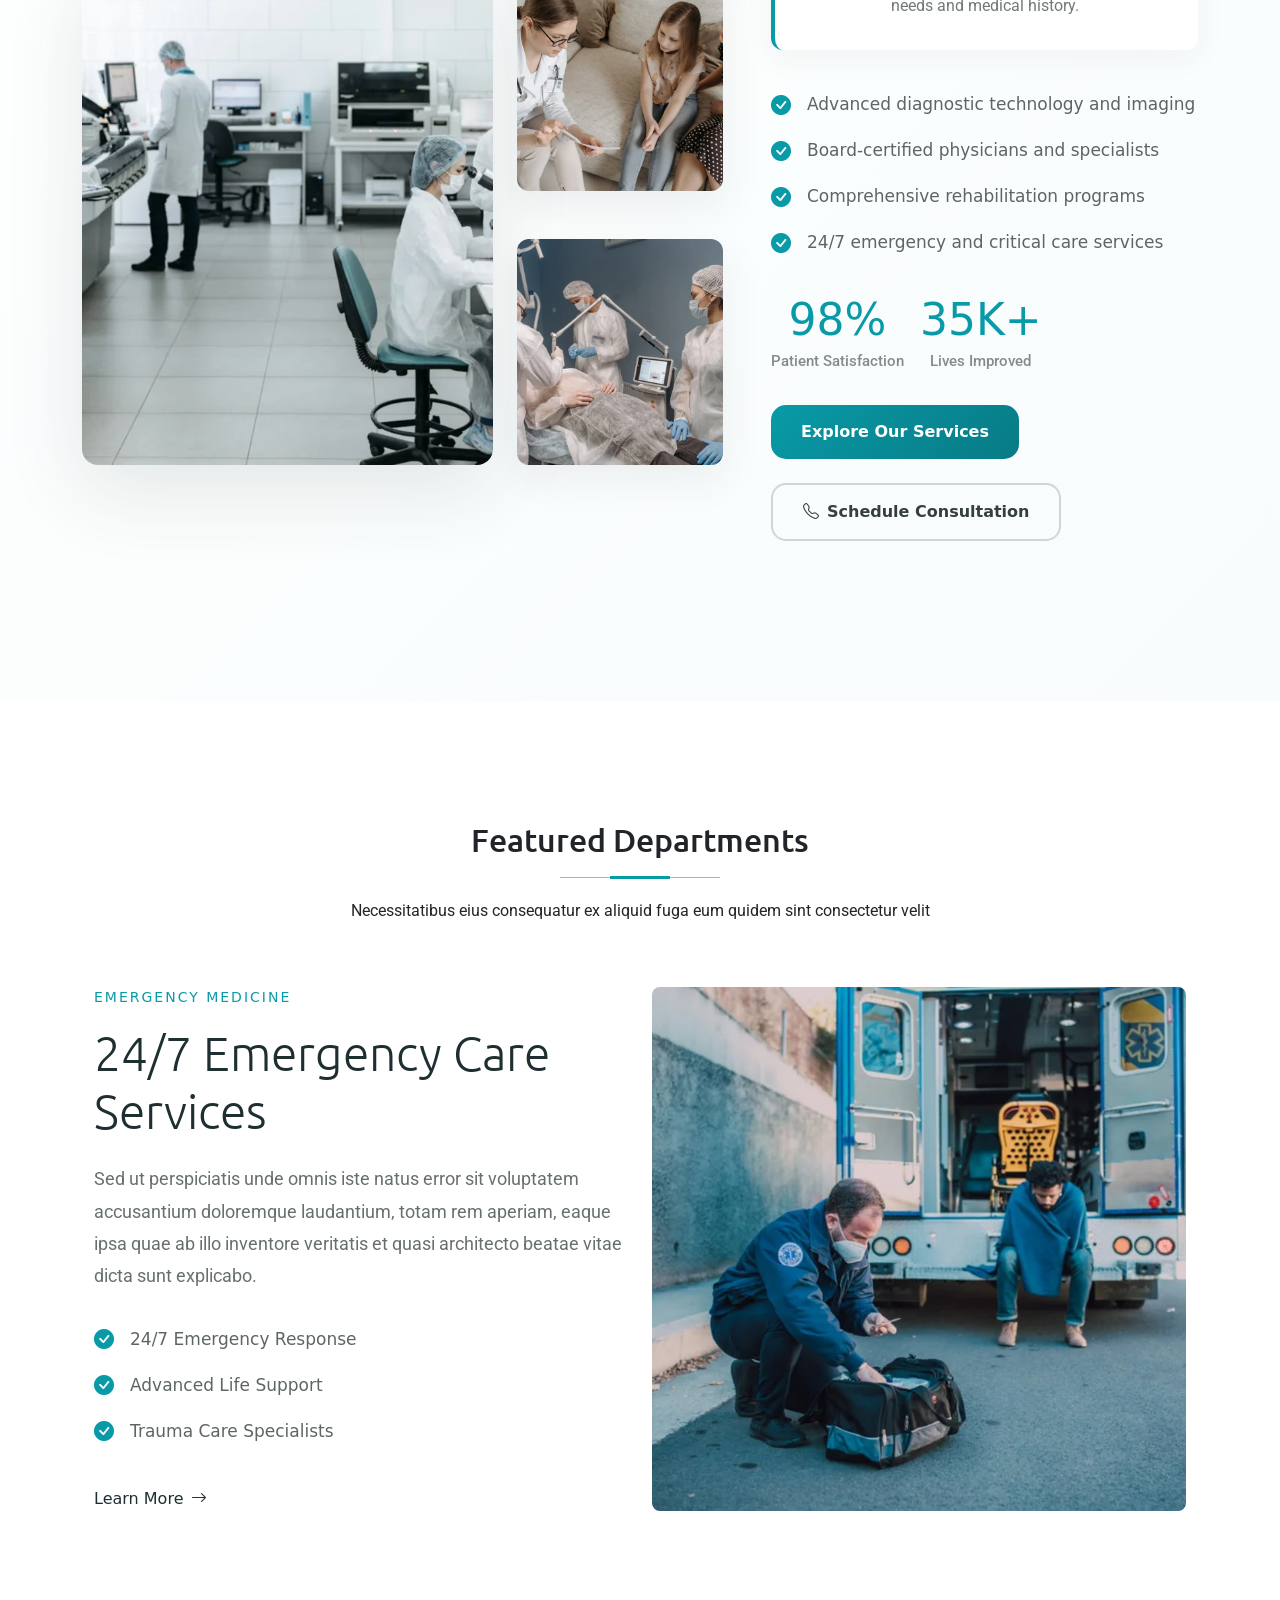
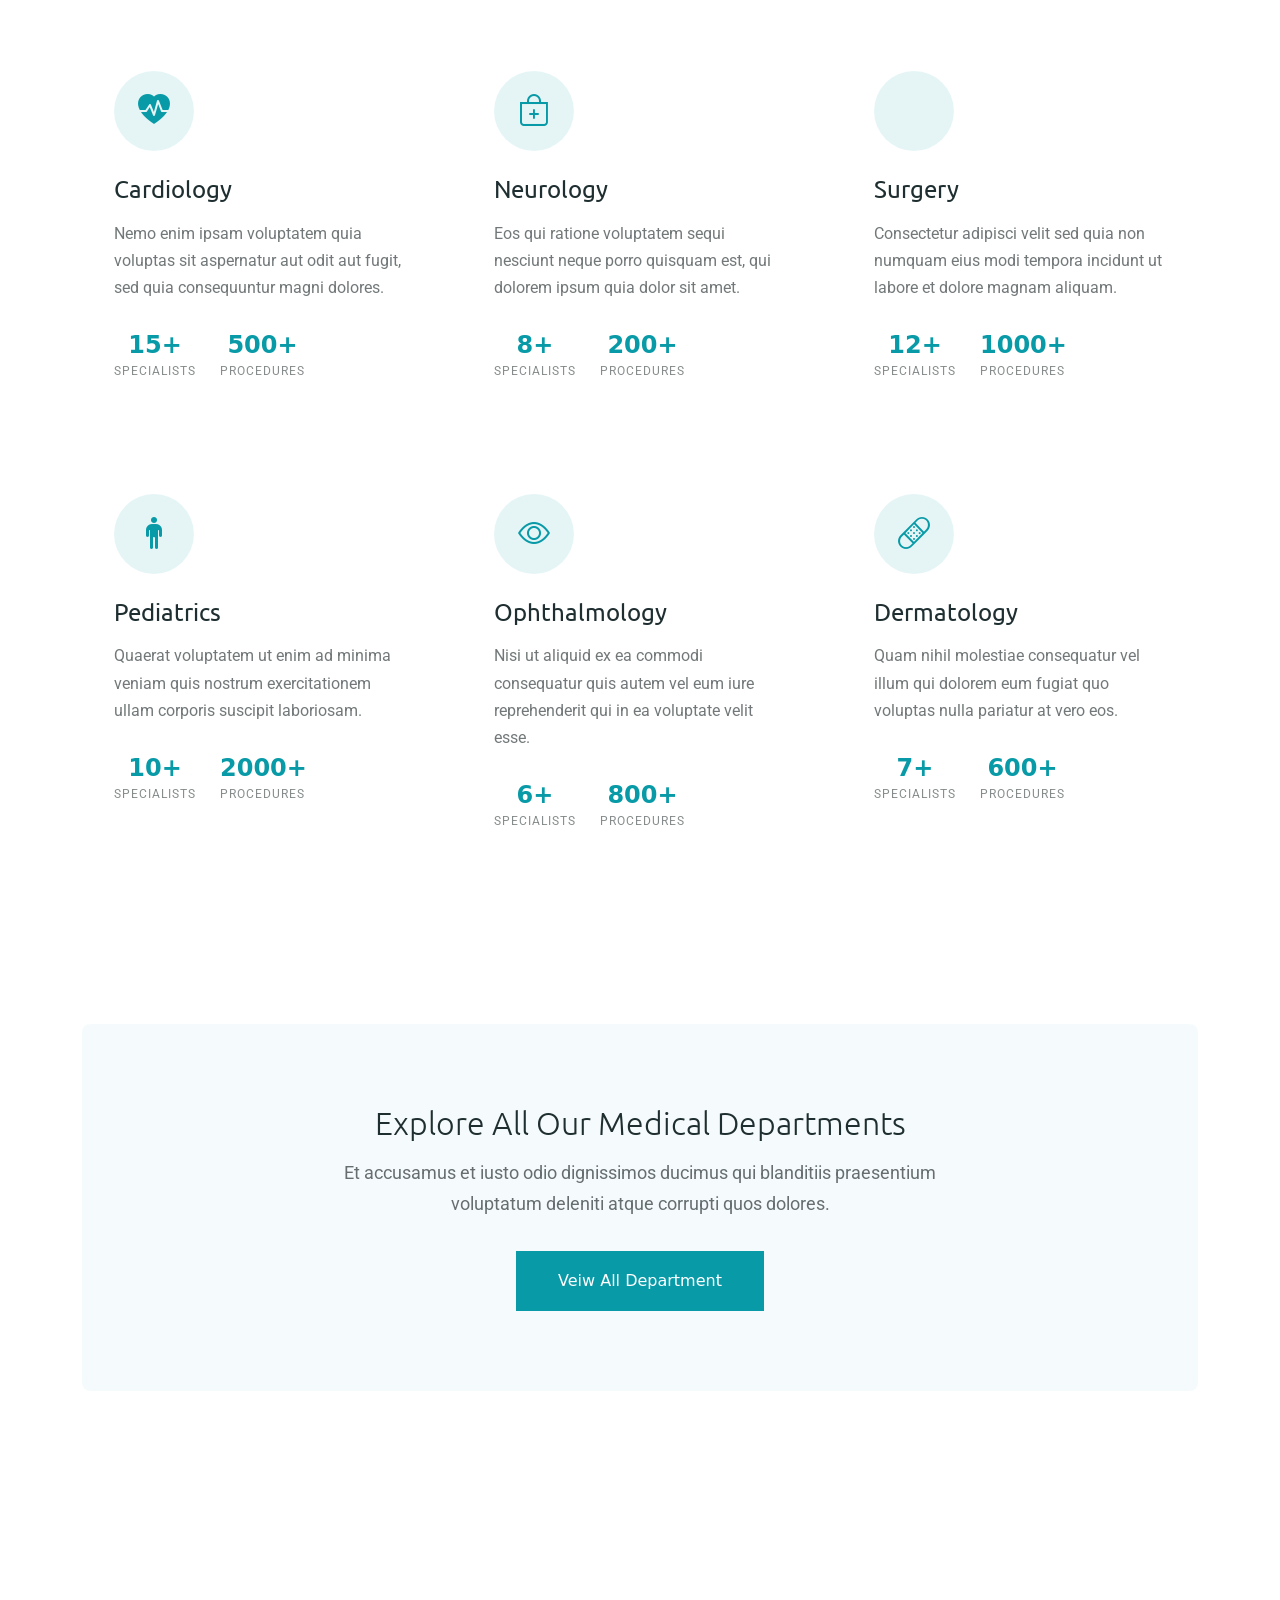
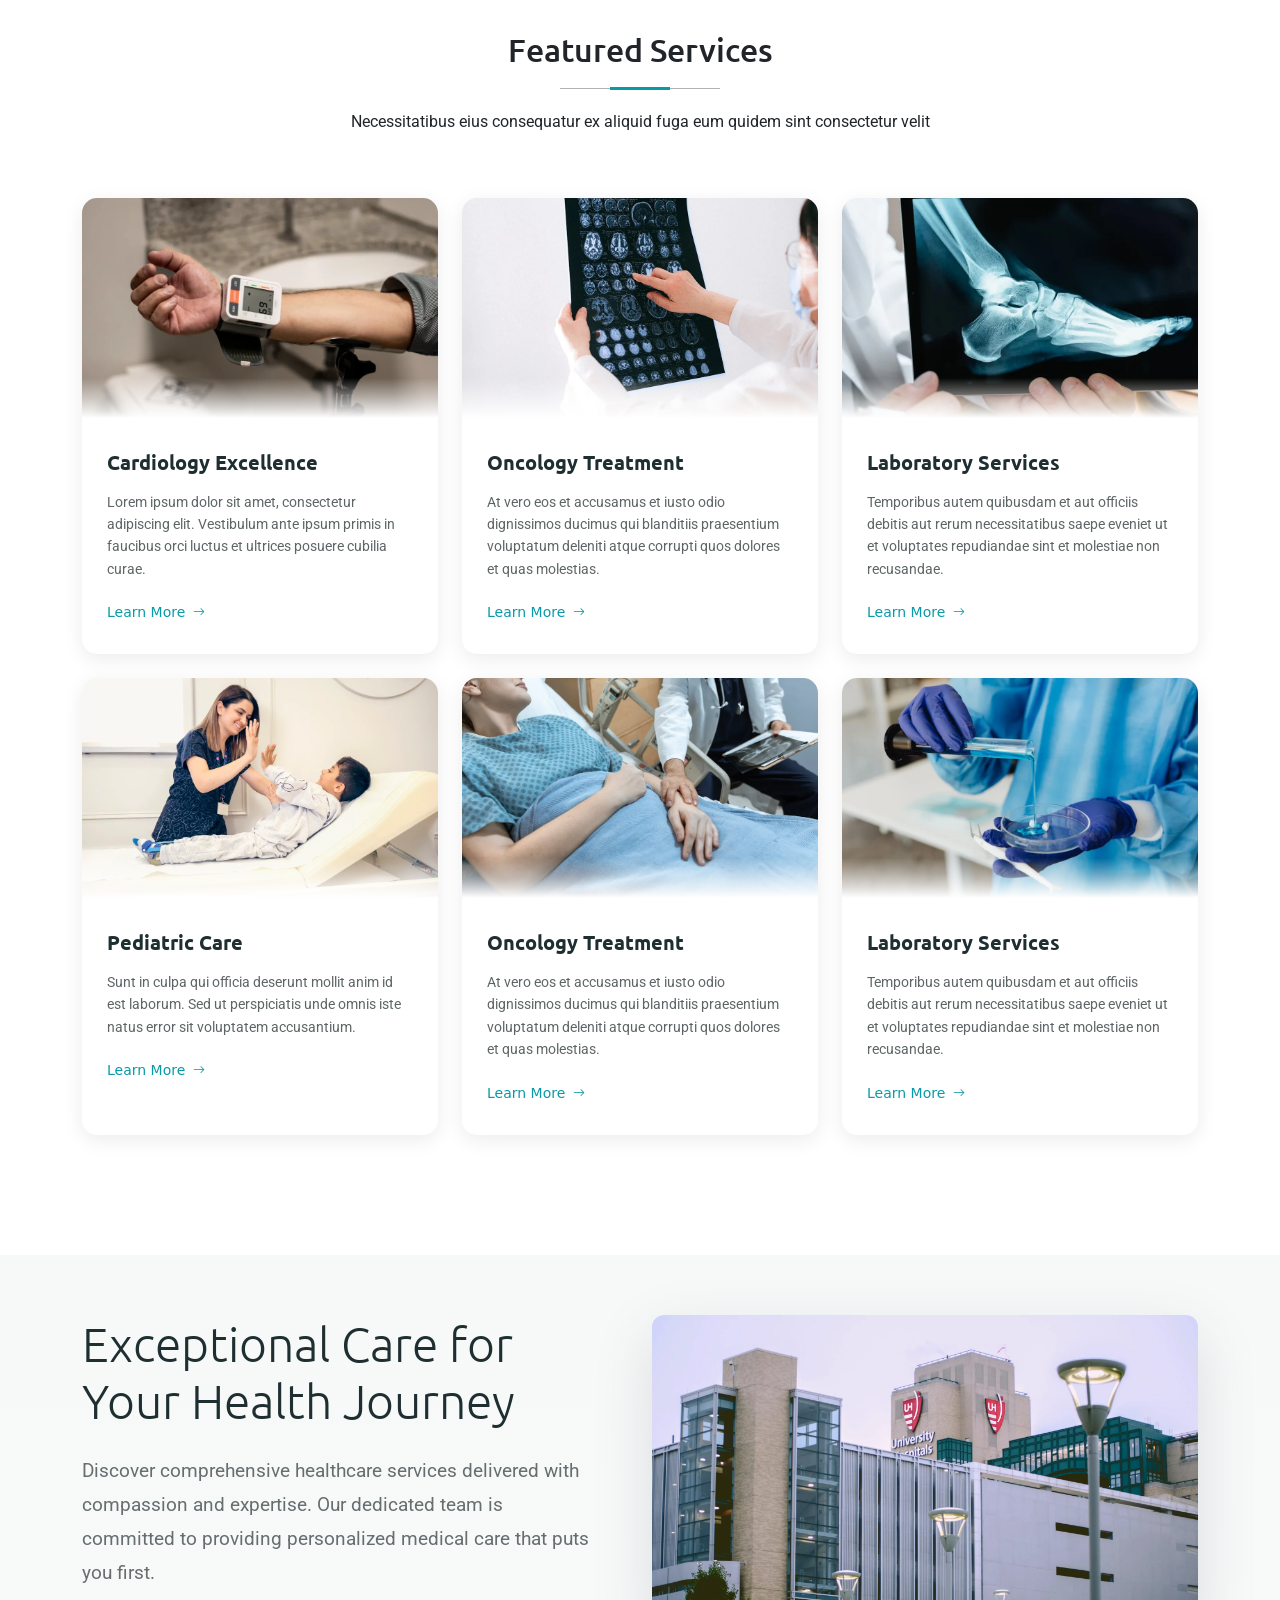
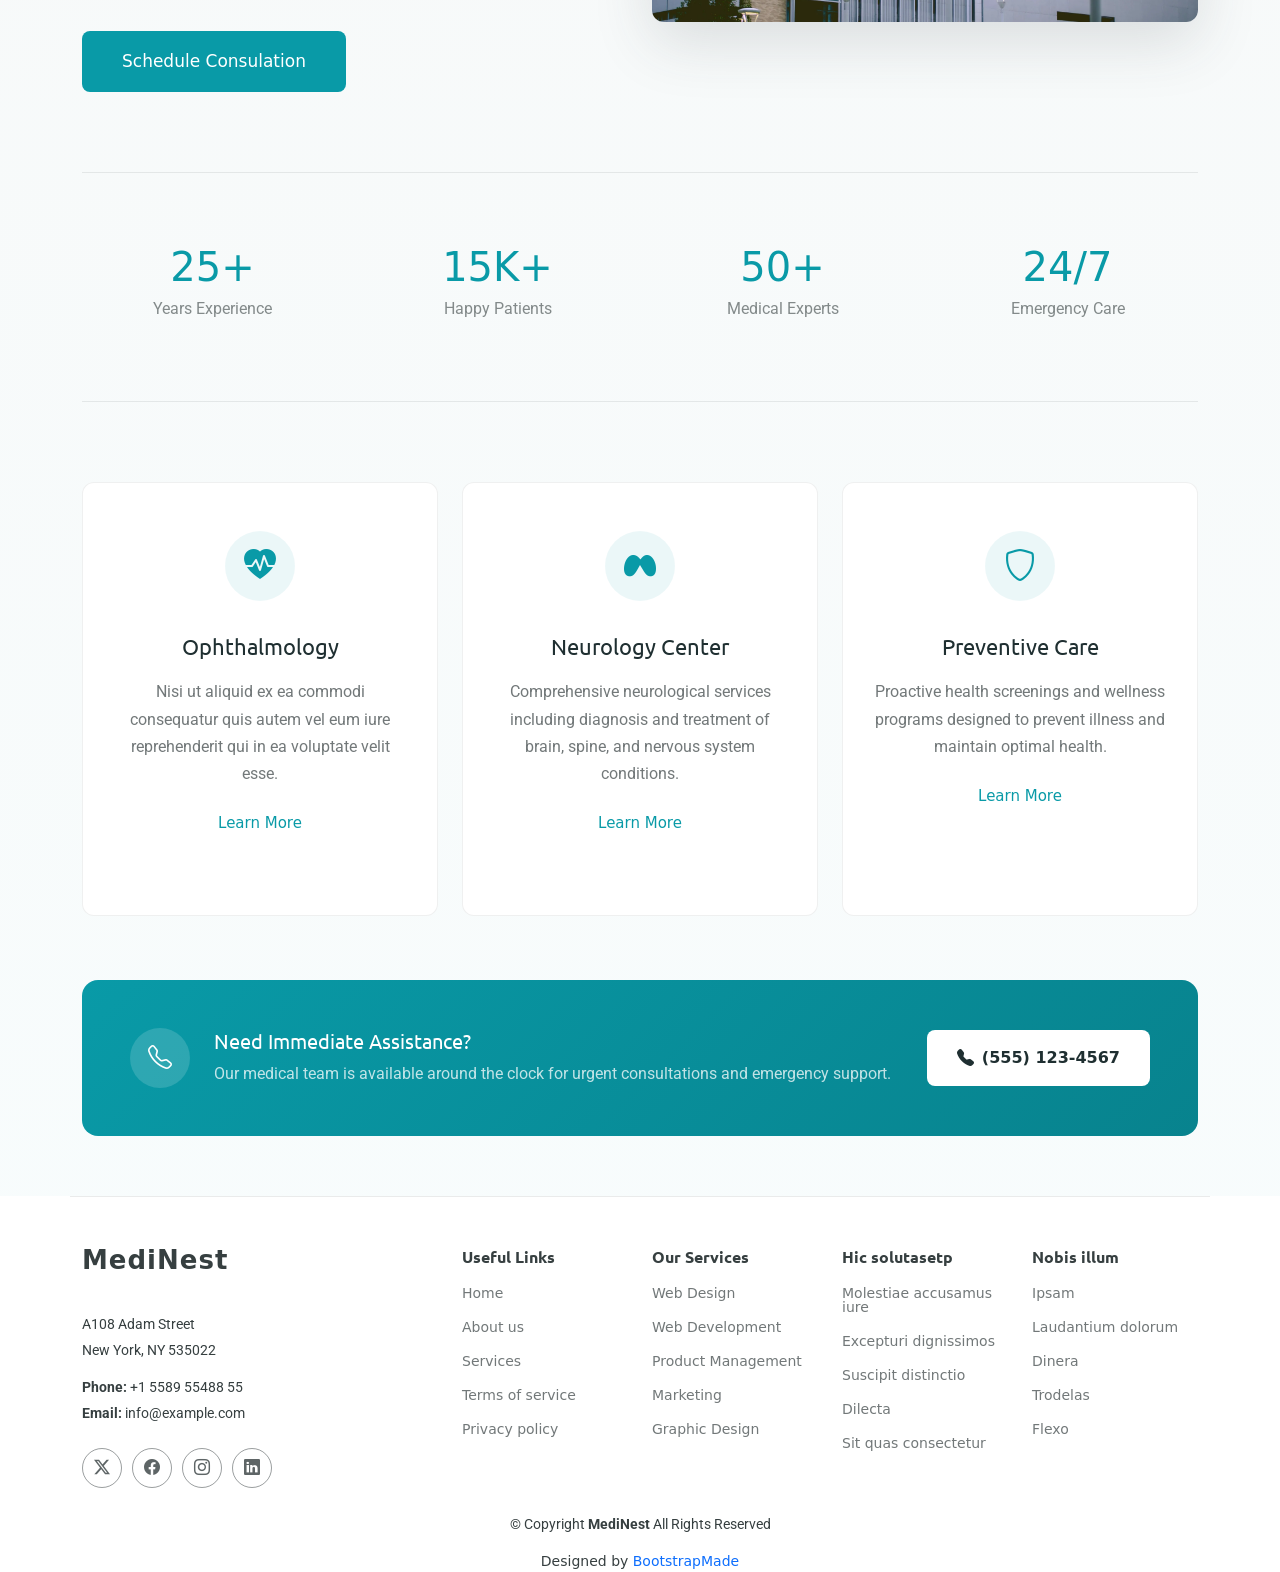
==== commit 55c35f45: "resposive" ====
--- a/index.html
+++ b/index.html
@@ -18,7 +18,7 @@
     <!-- Header Section Start -->
     <header id="topHeader">
         <div class="container">
-            <div class="row align-items-cente">
+            <div class="row align-items-center">
                 <div class="col-lg-2 col-md-6 col-sm-6 col-4">
                     <div class="medi-logo">
                         <h2>Medi<span>Nest</span></h2>
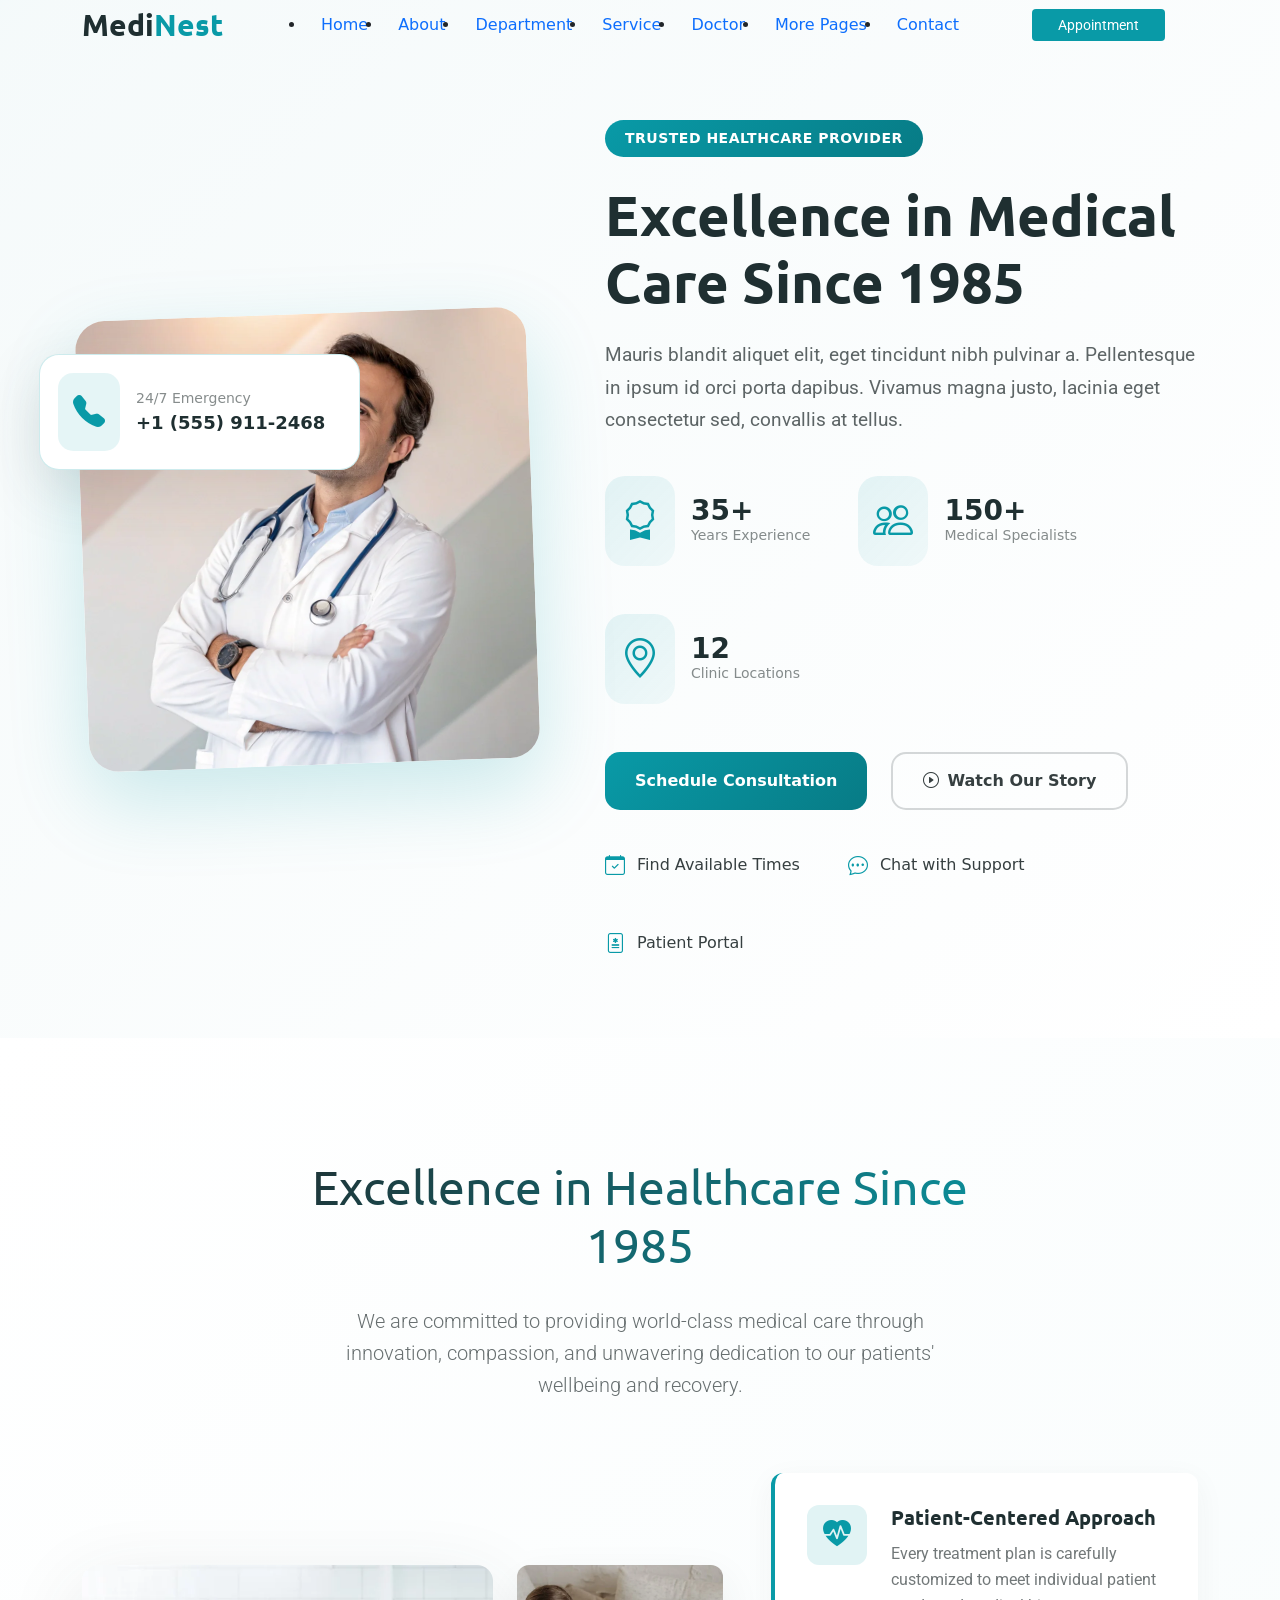
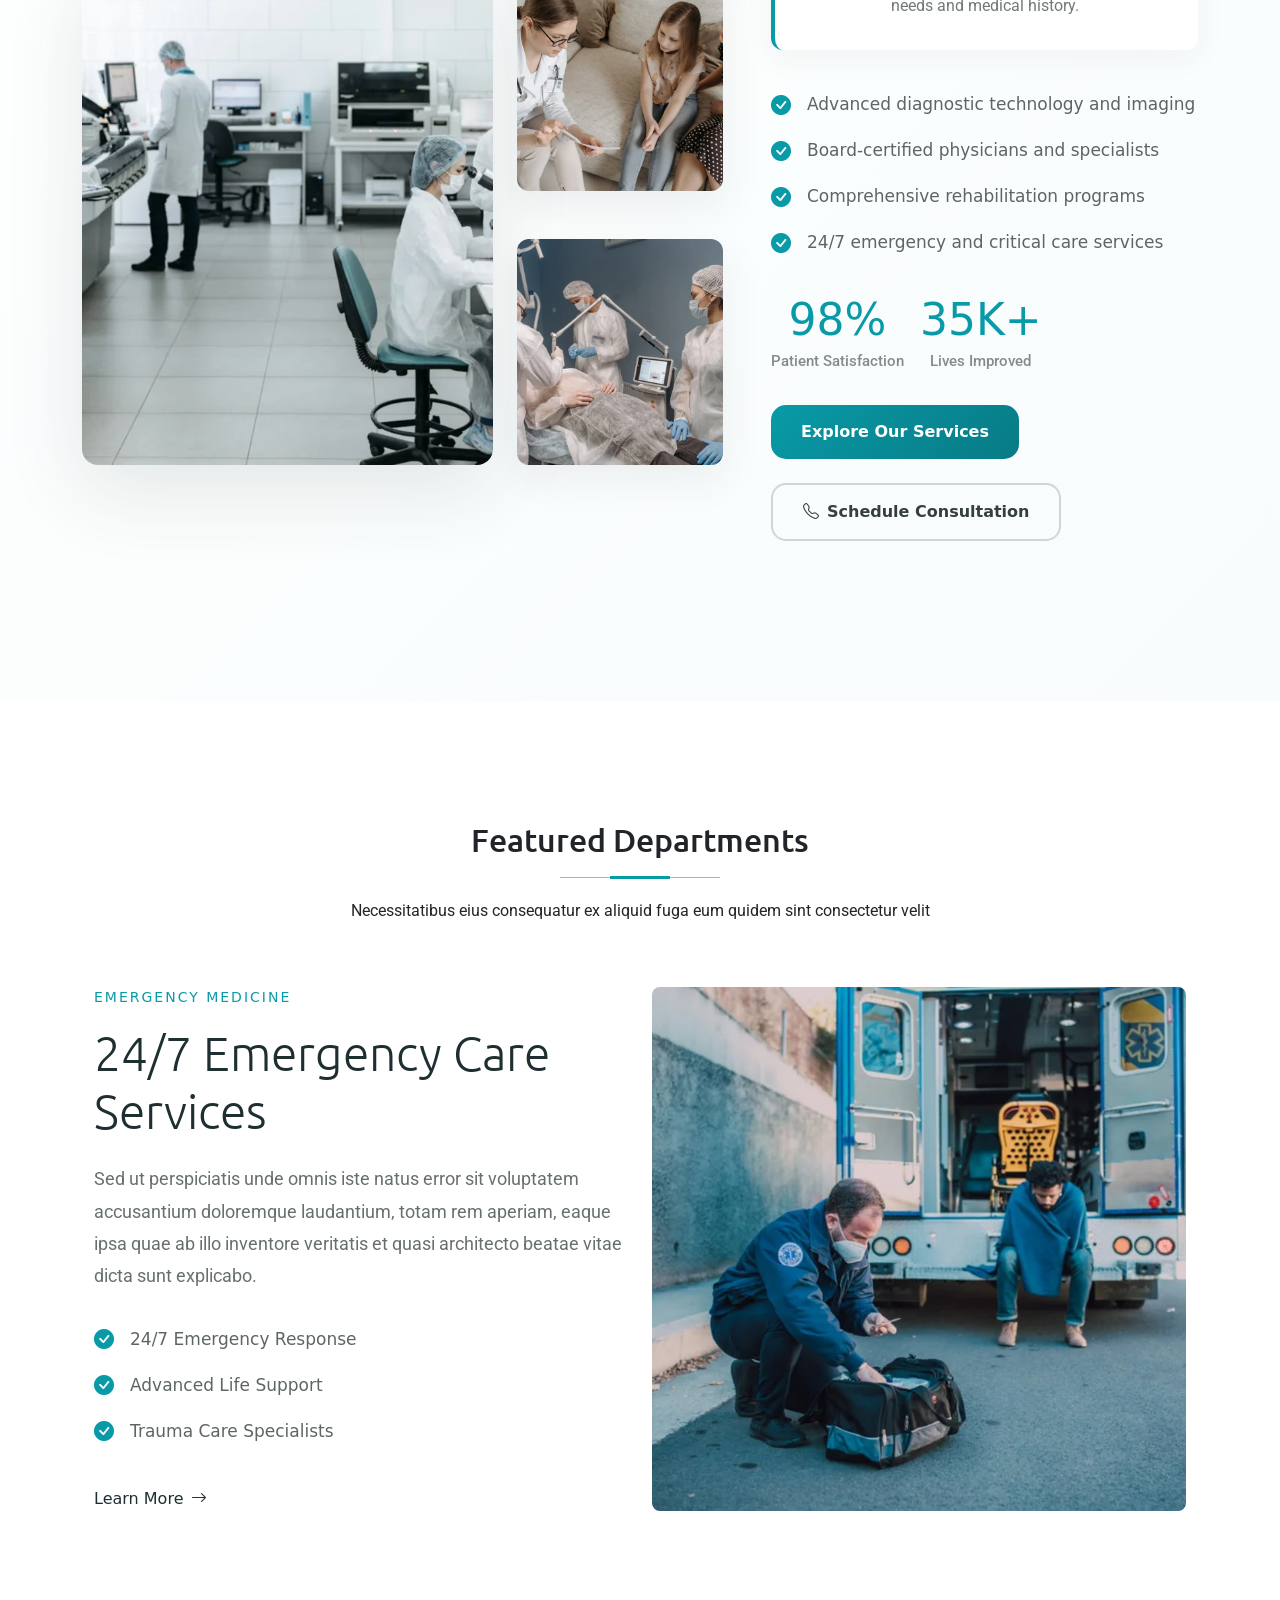
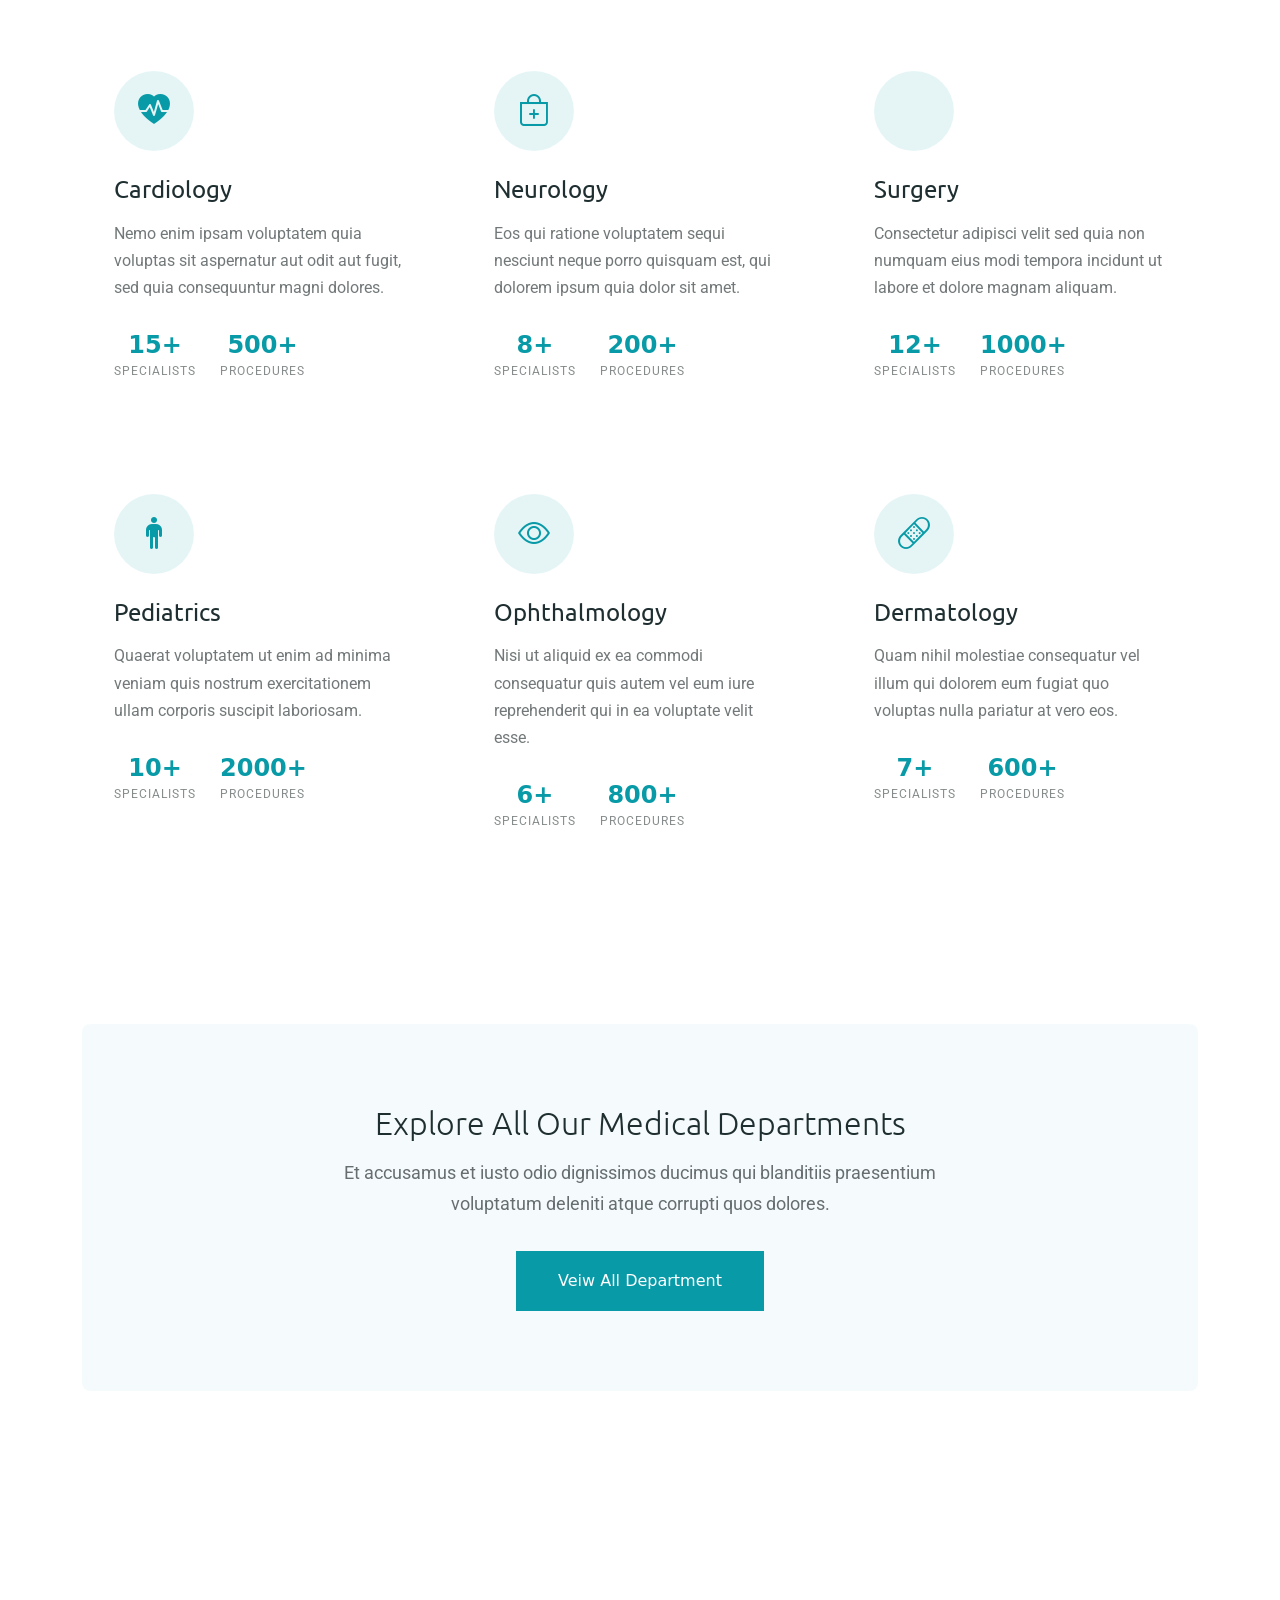
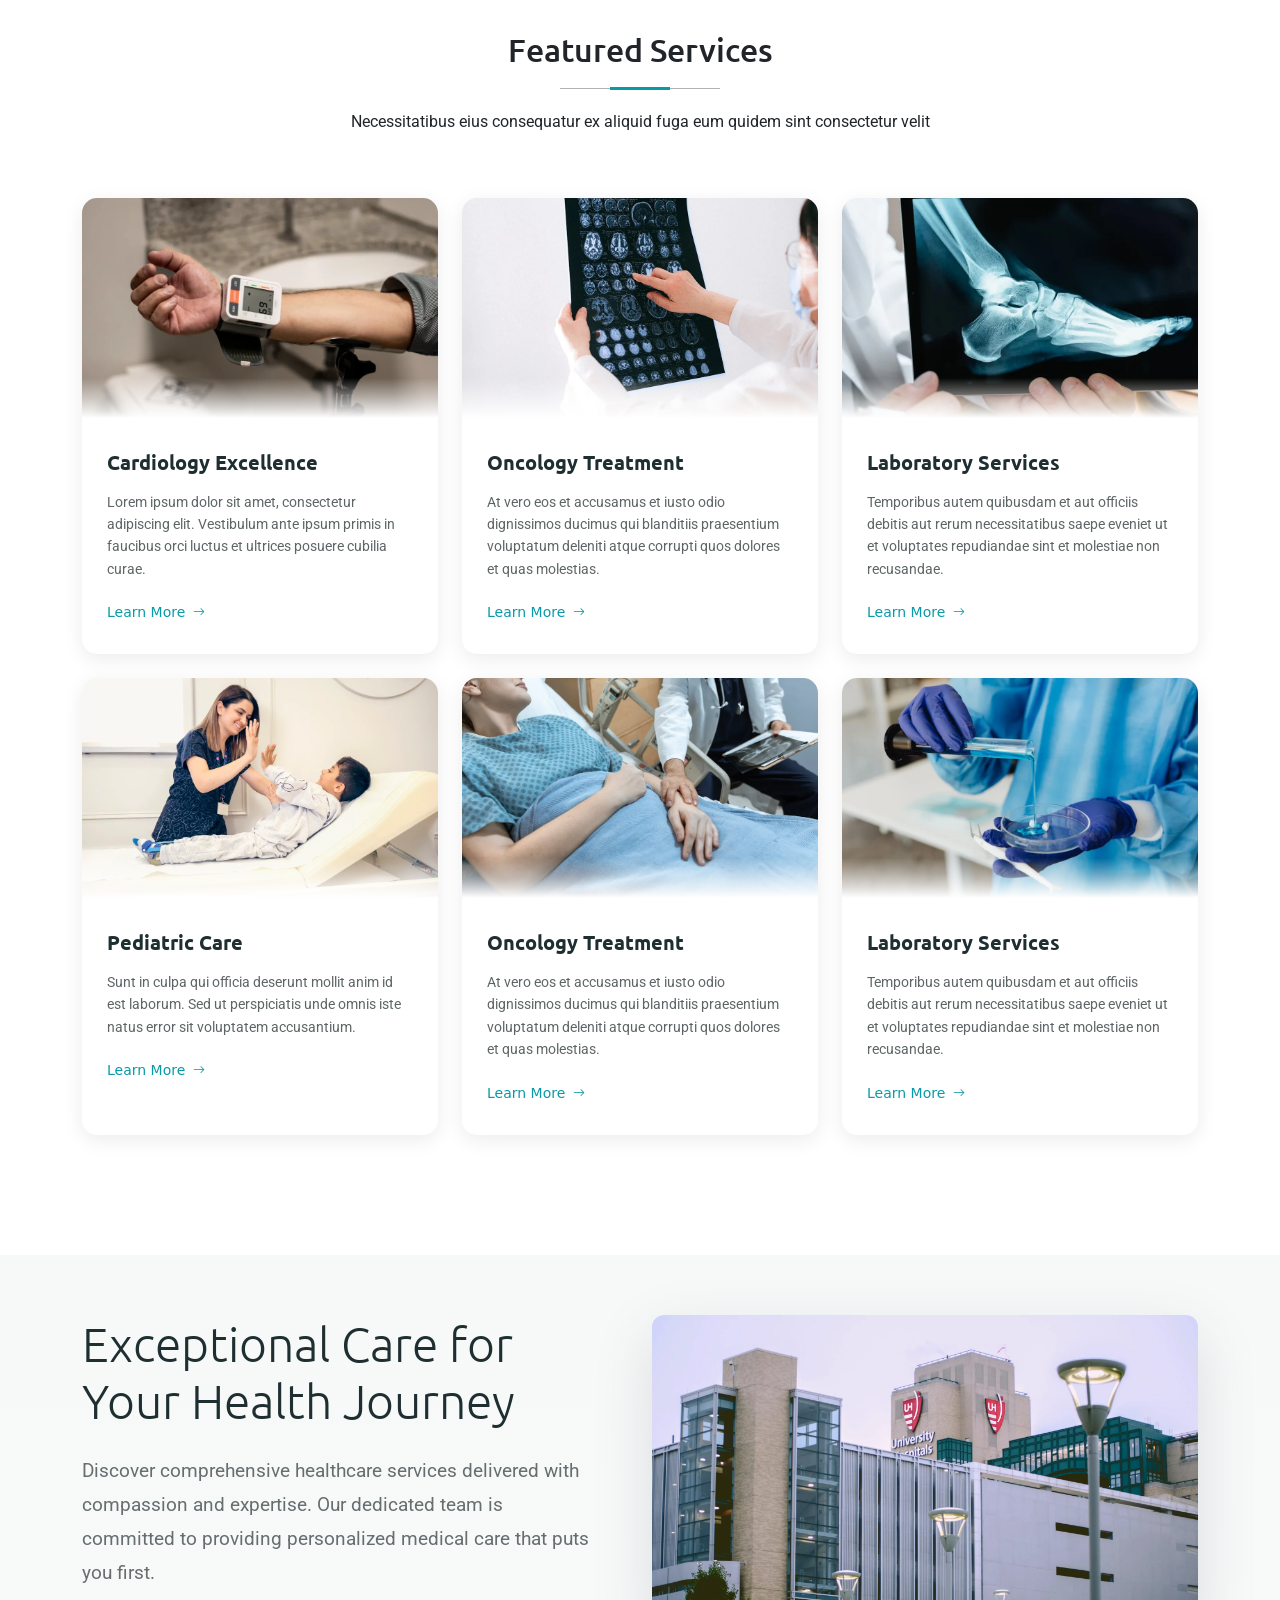
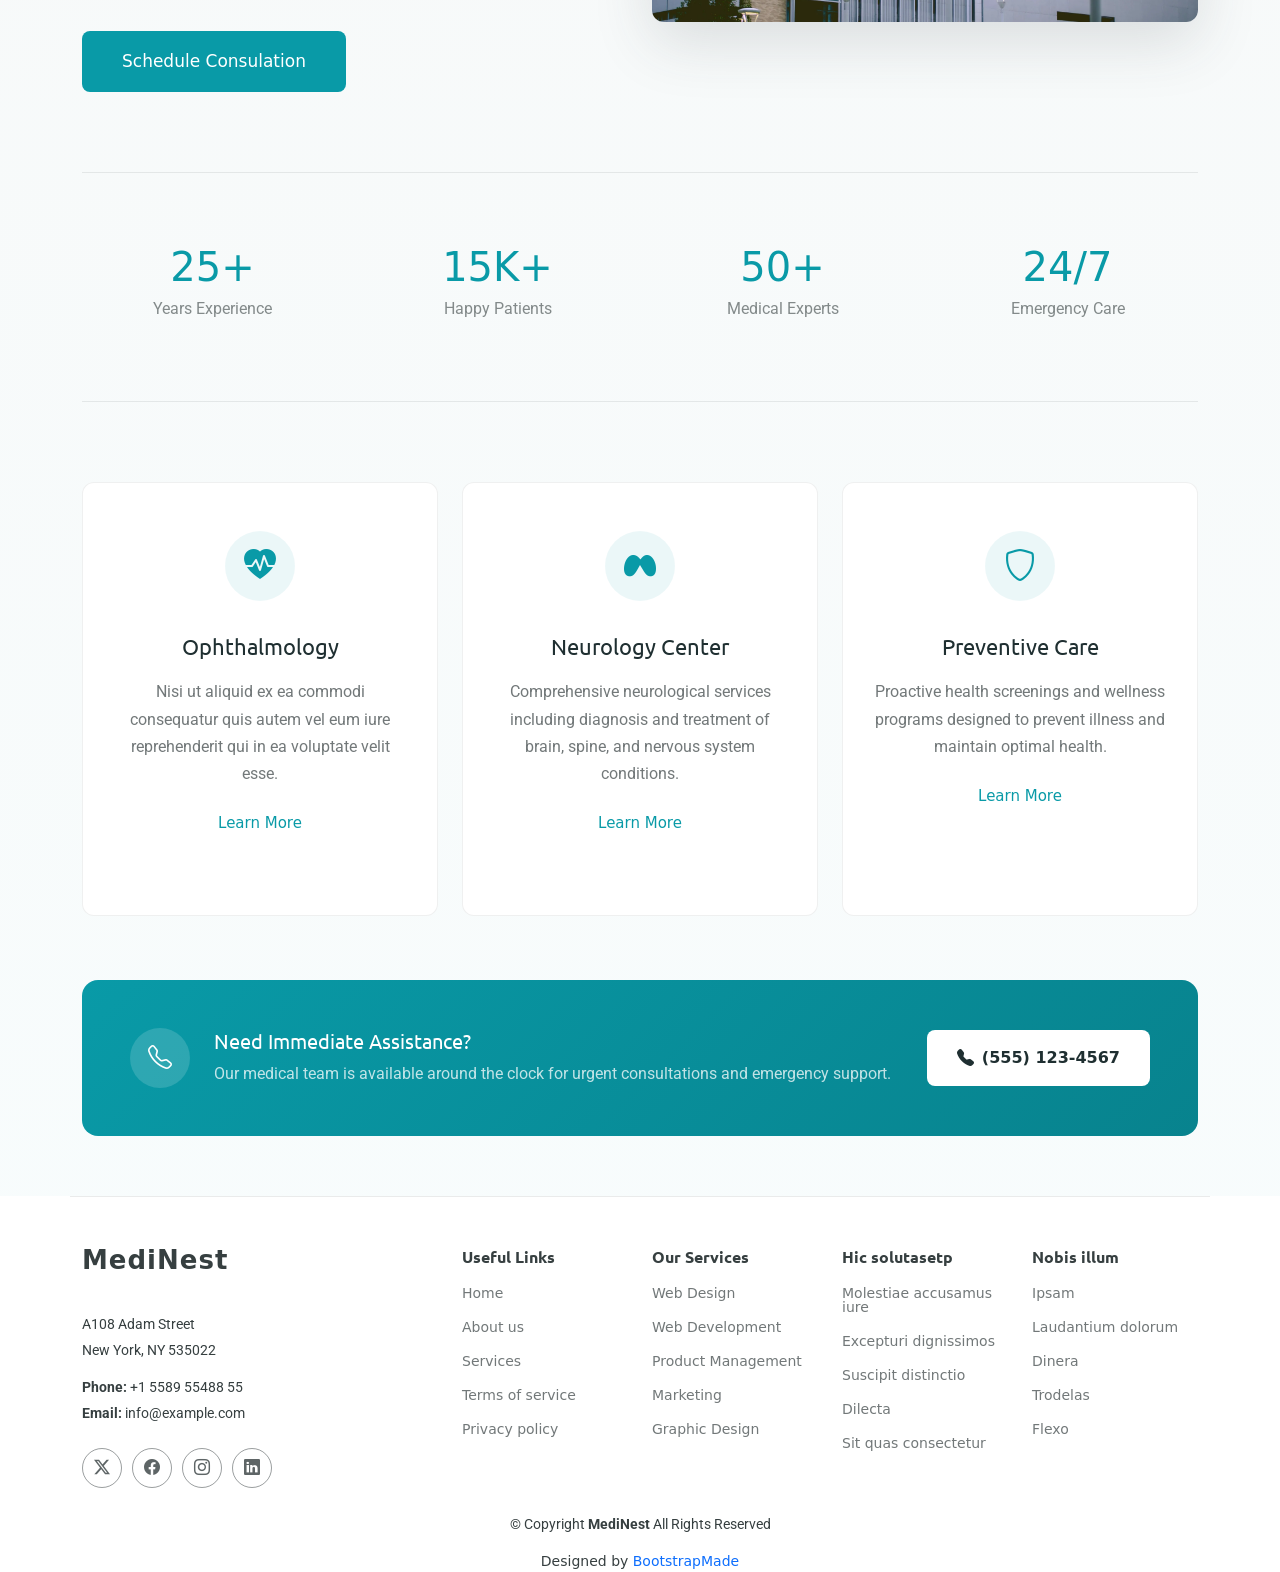
==== commit ca5b1f9f: "menu edit" ====
--- a/index.html
+++ b/index.html
@@ -34,13 +34,13 @@
                     <div class="navbar justify-content-center">
                         <nav>
                             <ul class="d-flex">
-                                <li class="active">Home</li>
-                                <li>About</li>
-                                <li>Department</li>
-                                <li>Service</li>
-                                <li>Doctor</li>
-                                <li>More Pages</li>
-                                <li>Contact</li>
+                                <li class="active"><a href="/">Home</a></li>
+                                <li><a href="#">About</a></li>
+                                <li><a href="#">Department</a></li>
+                                <li><a href="#">Service</a></li>
+                                <li><a href="#">Doctor</a></li>
+                                <li><a href="#">More Pages</a></li>
+                                <li><a href="#">Contact</a></li>
                             </ul>
                         </nav>
                     </div>
--- a/css/responsive.css
+++ b/css/responsive.css
@@ -73,6 +73,8 @@
     .about-image-grid{
         display: none !important;
     }
+    .cta-btns a:nth-child(1){display: block !important; width: 100%; text-align: center;}
+    .cta-btns a:nth-child(2){display: block !important; width: 100%; text-align: center;}
 }
 @media(max-width:571px){
     .menu-toggle i{
@@ -84,4 +86,5 @@
     .department-group h2 {font-size: 32px !important;}
     .depart-cta {padding: 80px 25px !important;}
     .call-action-content h2 {font-size: 30px !important; text-align: center;}
+    .bnr-card-content {position: static !important; margin: 30px 5px;}
 }
--- a/css/style.css
+++ b/css/style.css
@@ -60,7 +60,7 @@
     margin: 0;
 }
 
-.navbar nav ul li {
+.navbar nav ul li a {
     padding: 18px 15px;
     font-size: 16px;
     font-weight: 400;
@@ -69,11 +69,11 @@
     cursor: pointer;
 }
 
-.navbar ul li.active {
-    color: #099aa7;
-}
-
-.navbar ul li:hover {
+.navbar ul li a.active {
+    color: #099aa7;
+}
+
+.navbar ul li a:hover {
     color: #099aa7;
 }
 
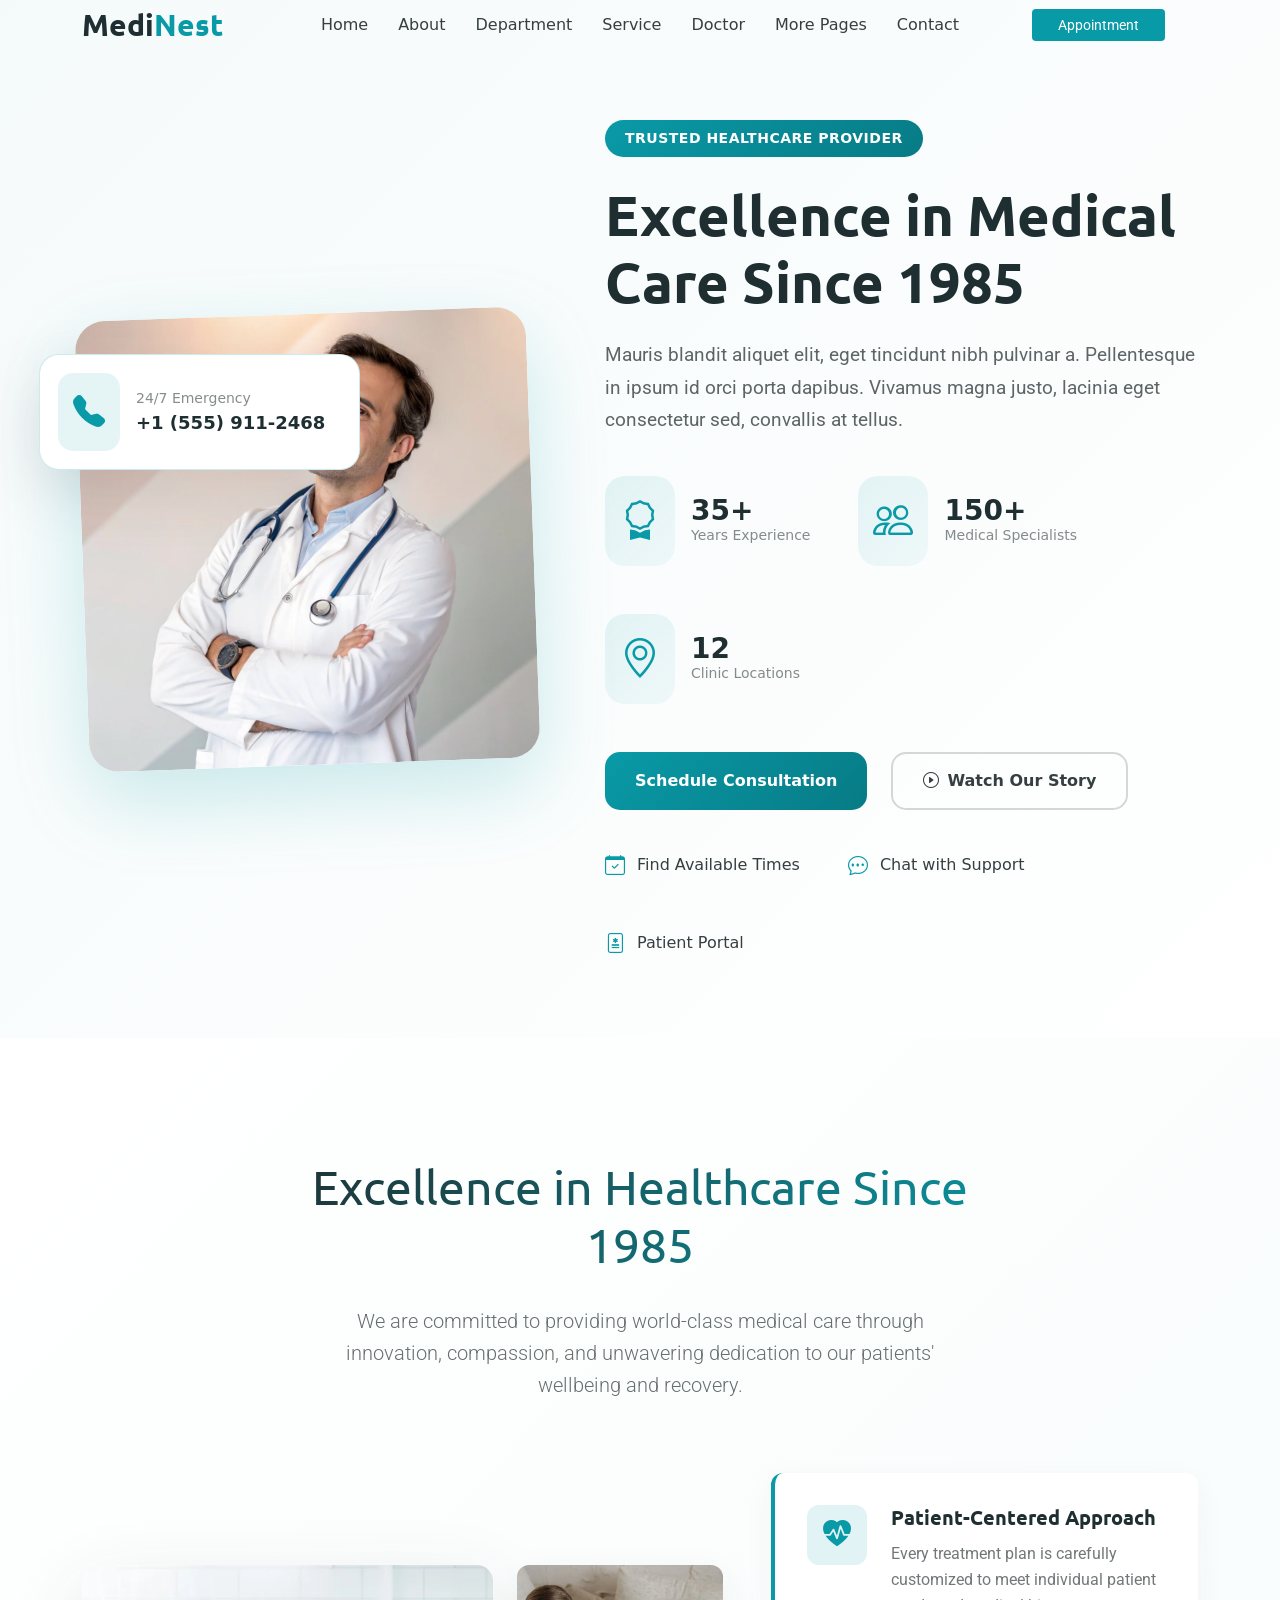
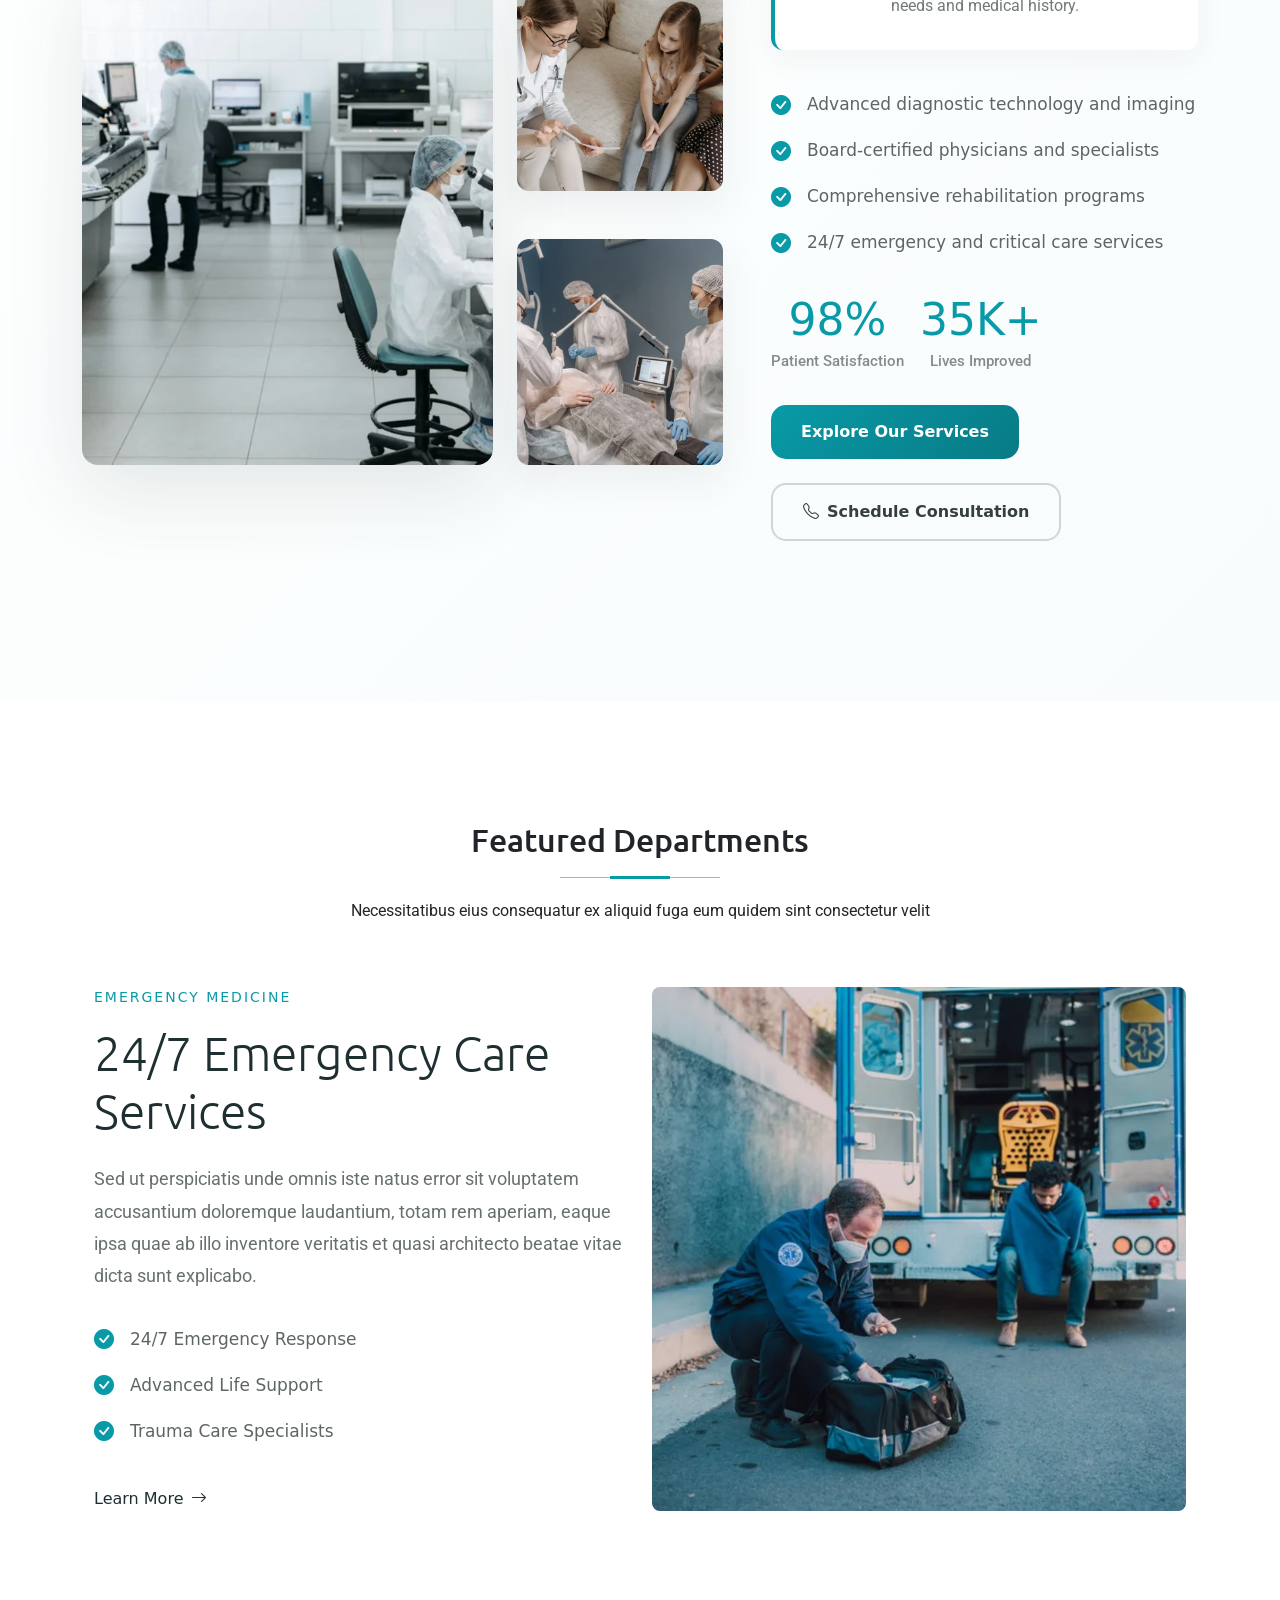
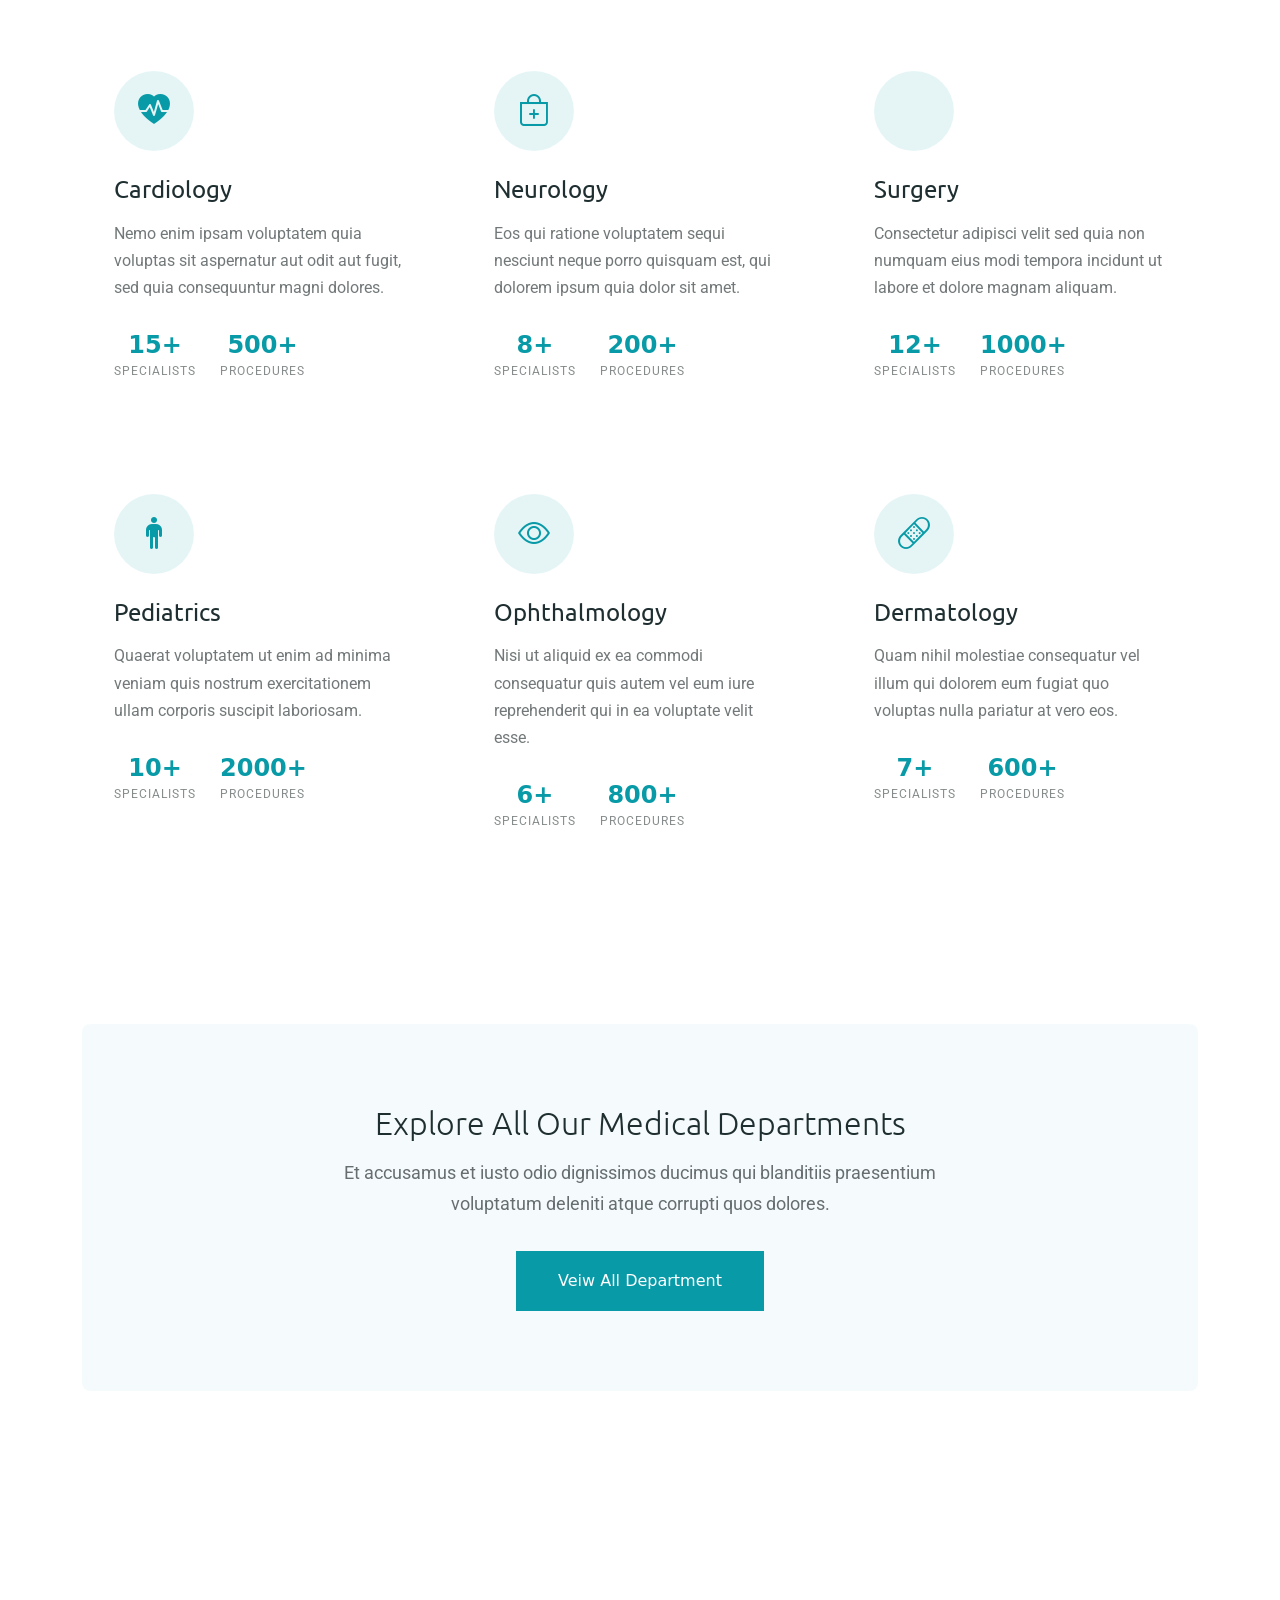
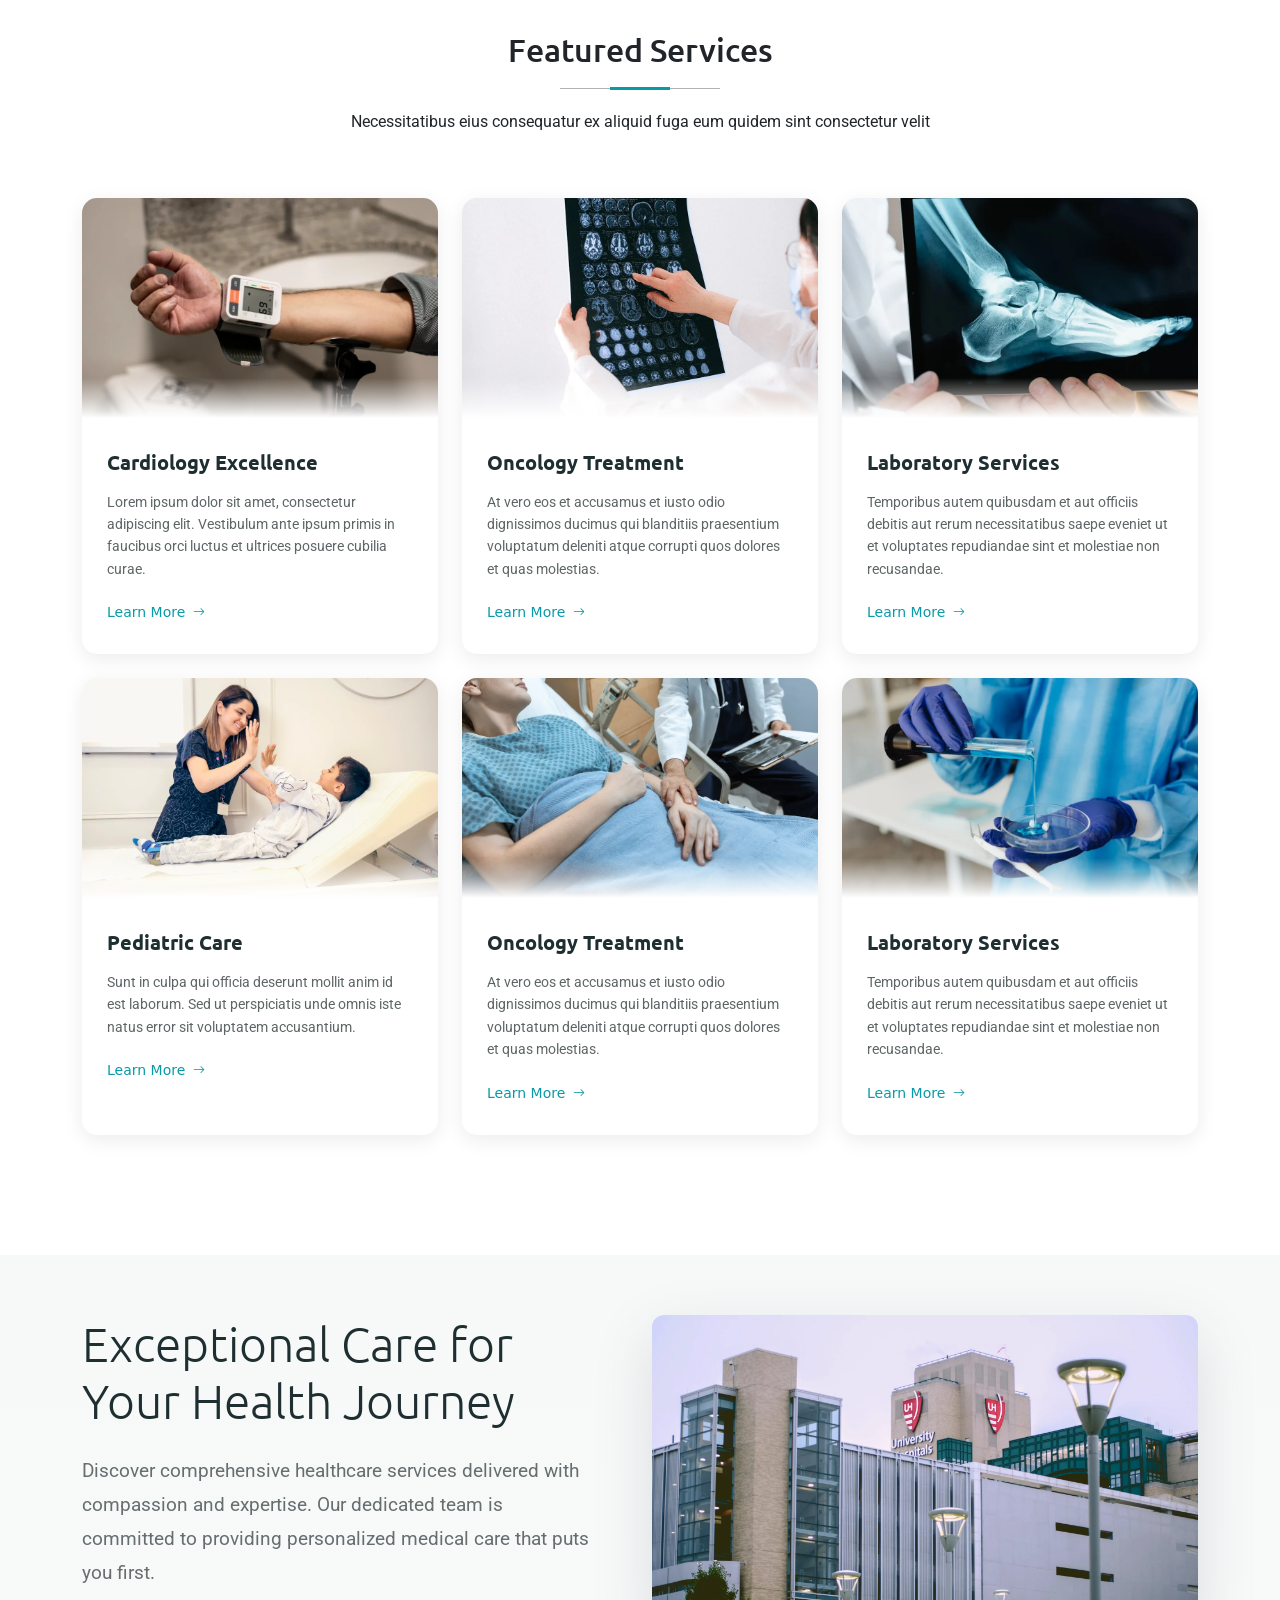
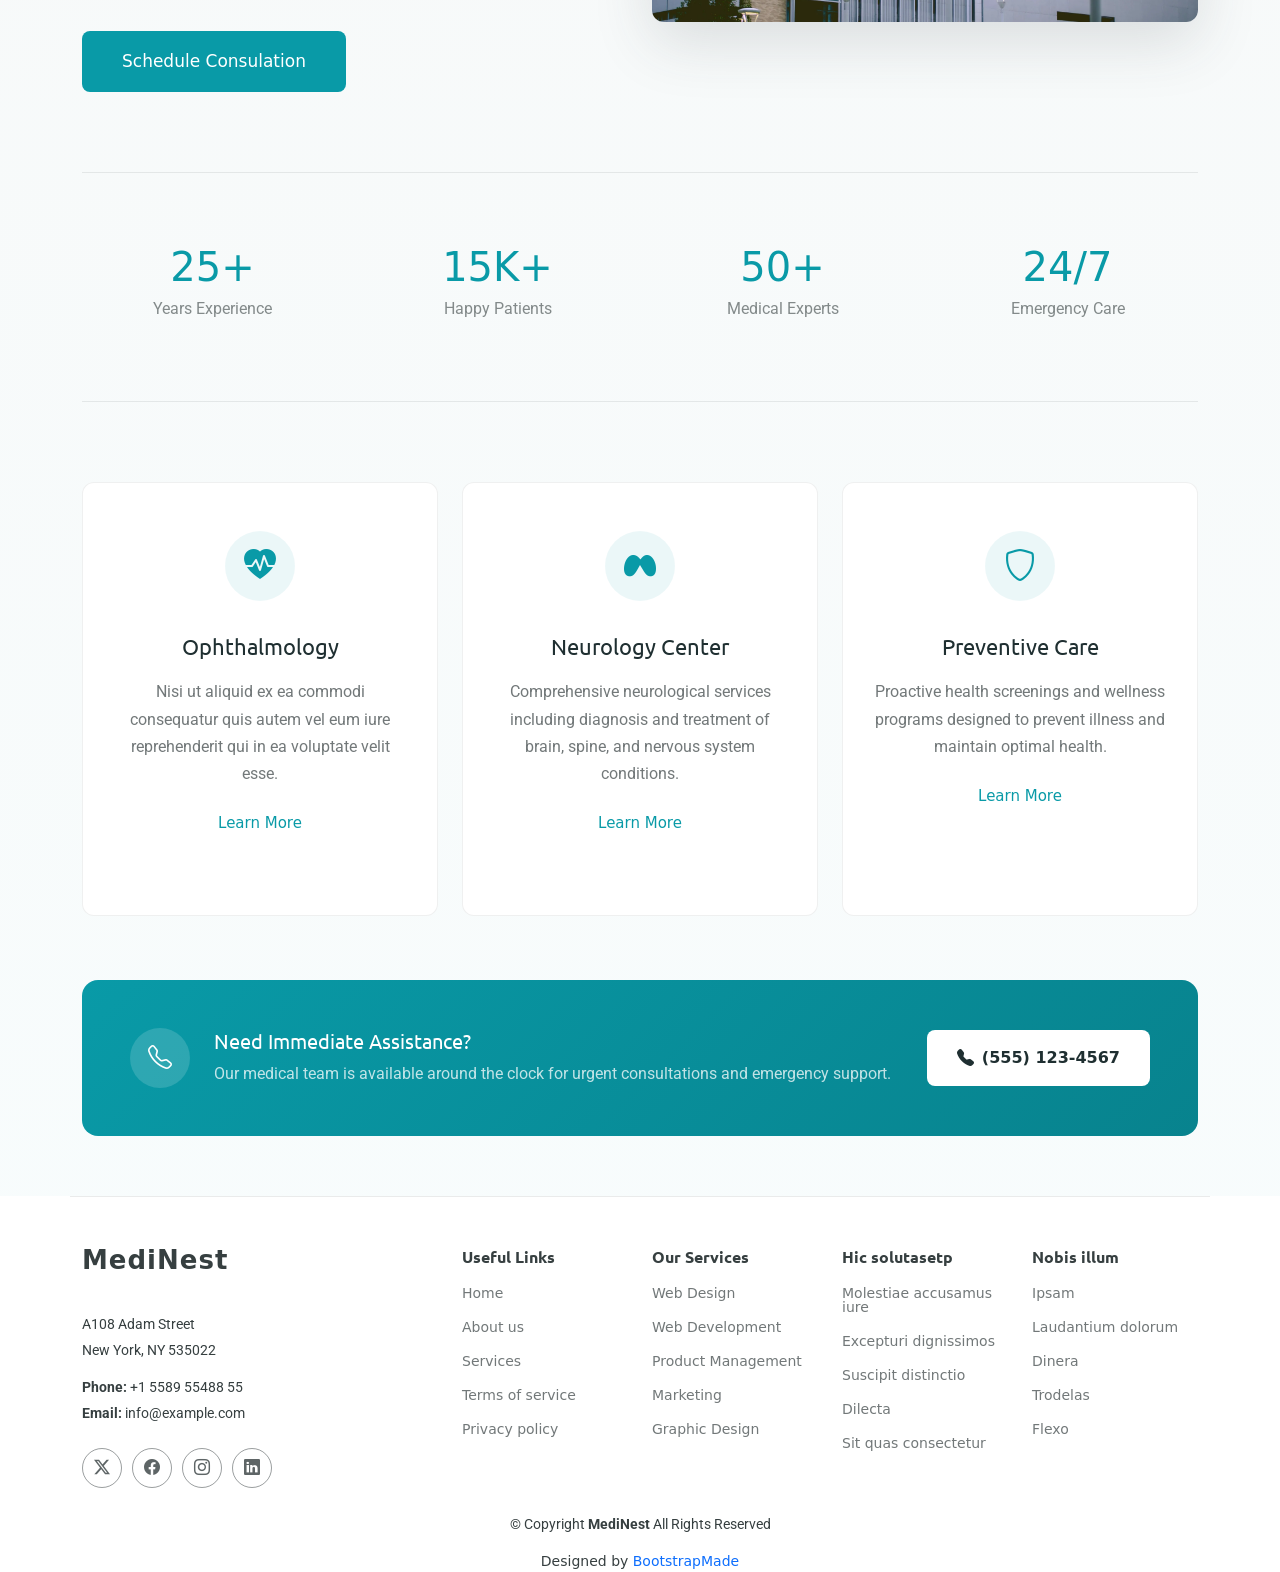
==== commit e6f98241: "list styling" ====
--- a/index.html
+++ b/index.html
@@ -35,7 +35,7 @@
                         <nav>
                             <ul class="d-flex">
                                 <li class="active"><a href="/">Home</a></li>
-                                <li><a href="#">About</a></li>
+                                <li><a href="/about/">About</a></li>
                                 <li><a href="#">Department</a></li>
                                 <li><a href="#">Service</a></li>
                                 <li><a href="#">Doctor</a></li>
--- a/css/style.css
+++ b/css/style.css
@@ -59,22 +59,24 @@
     padding: 0;
     margin: 0;
 }
-
+.navbar nav ul li{
+    list-style: none;
+}
 .navbar nav ul li a {
     padding: 18px 15px;
     font-size: 16px;
     font-weight: 400;
-    list-style: none;
     transition: all .6s;
     cursor: pointer;
+    color: #363f40 !important;
 }
 
 .navbar ul li a.active {
-    color: #099aa7;
+    color: #099aa7 !important;
 }
 
 .navbar ul li a:hover {
-    color: #099aa7;
+    color: #099aa7 !important;
 }
 
 .top-btn a {
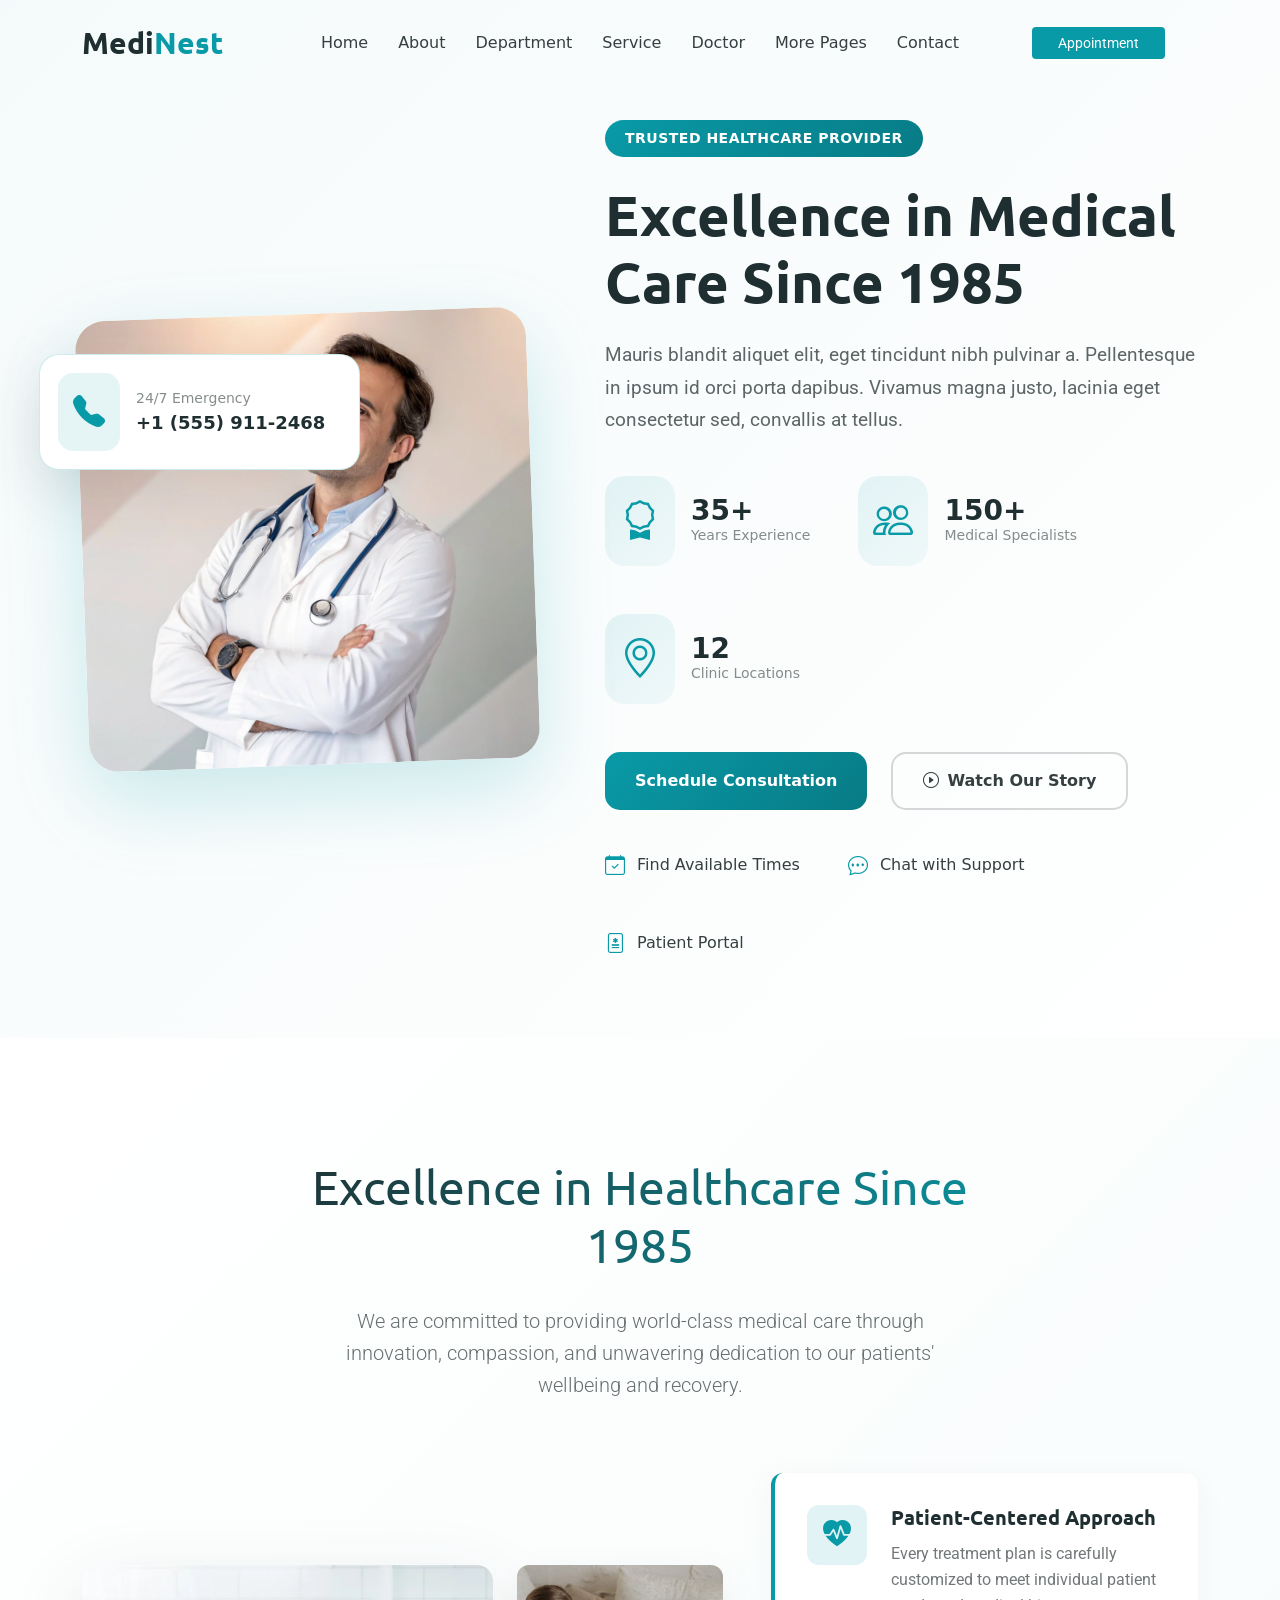
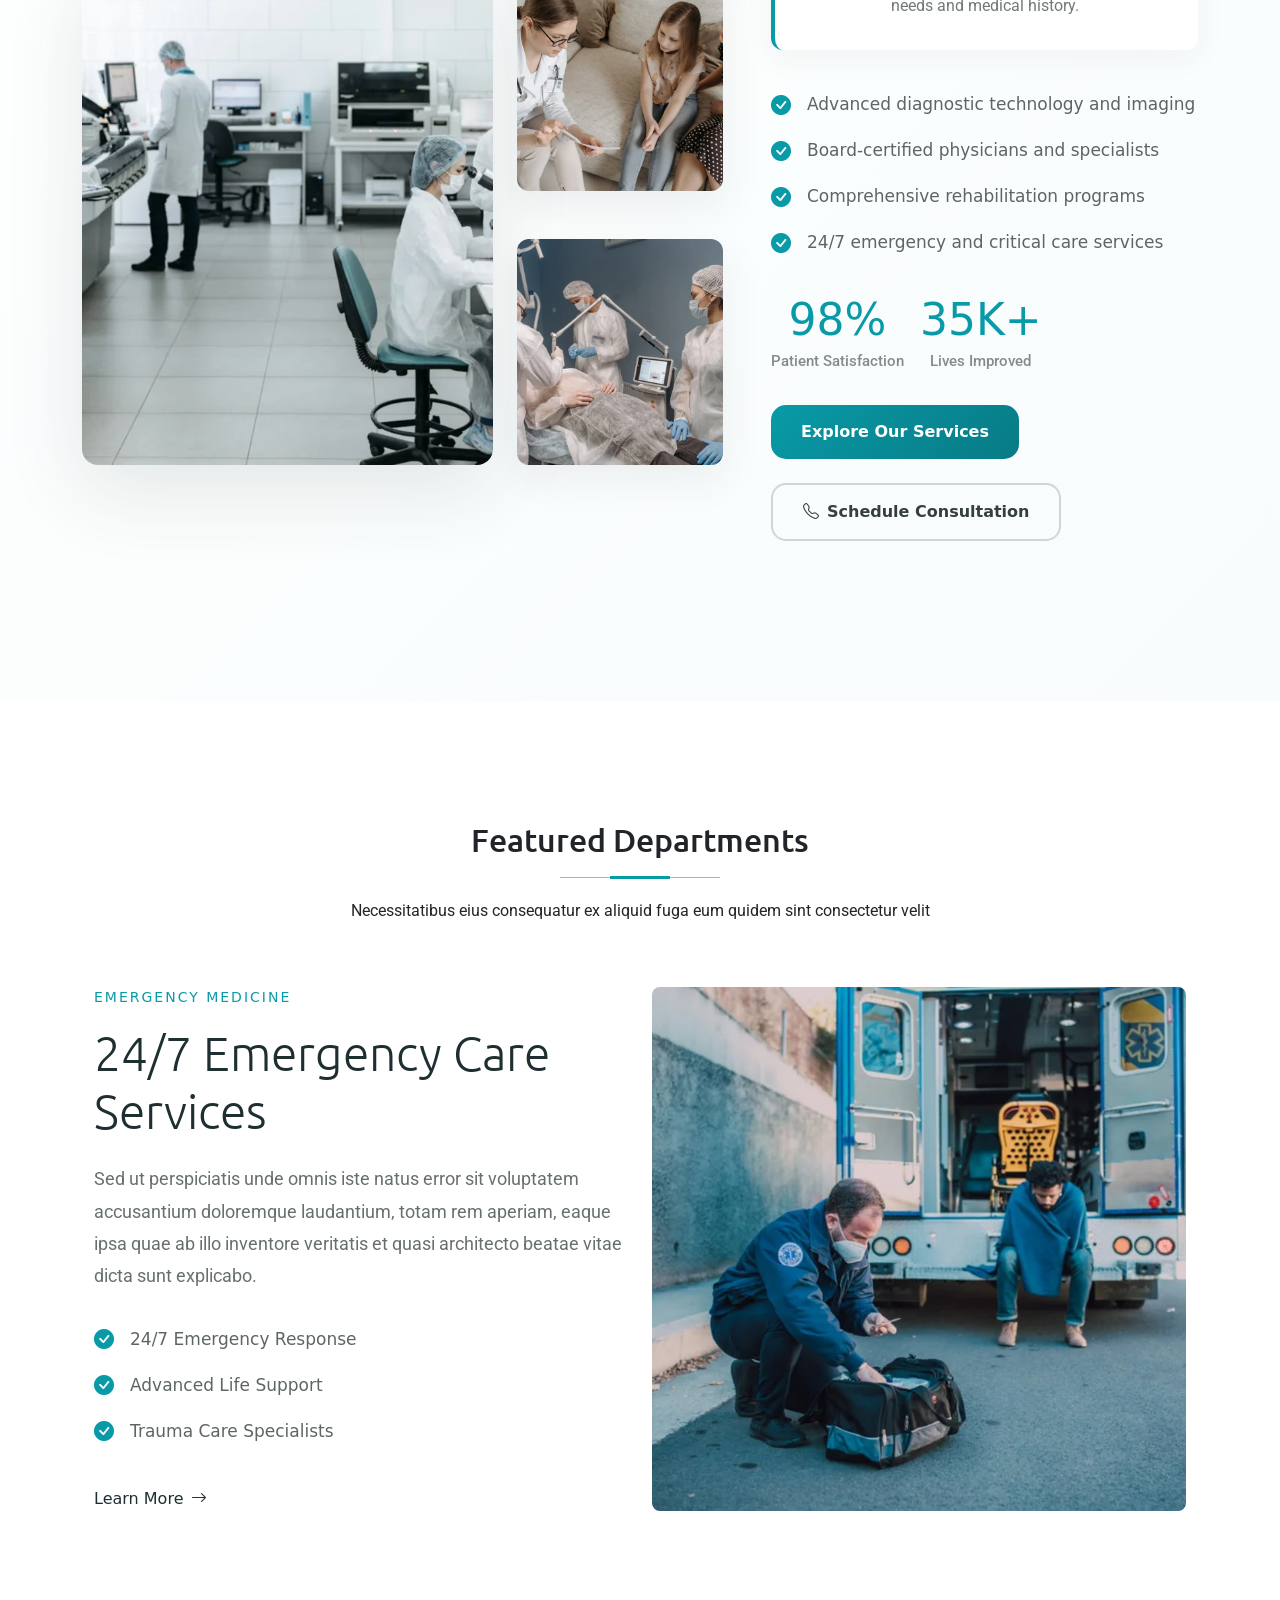
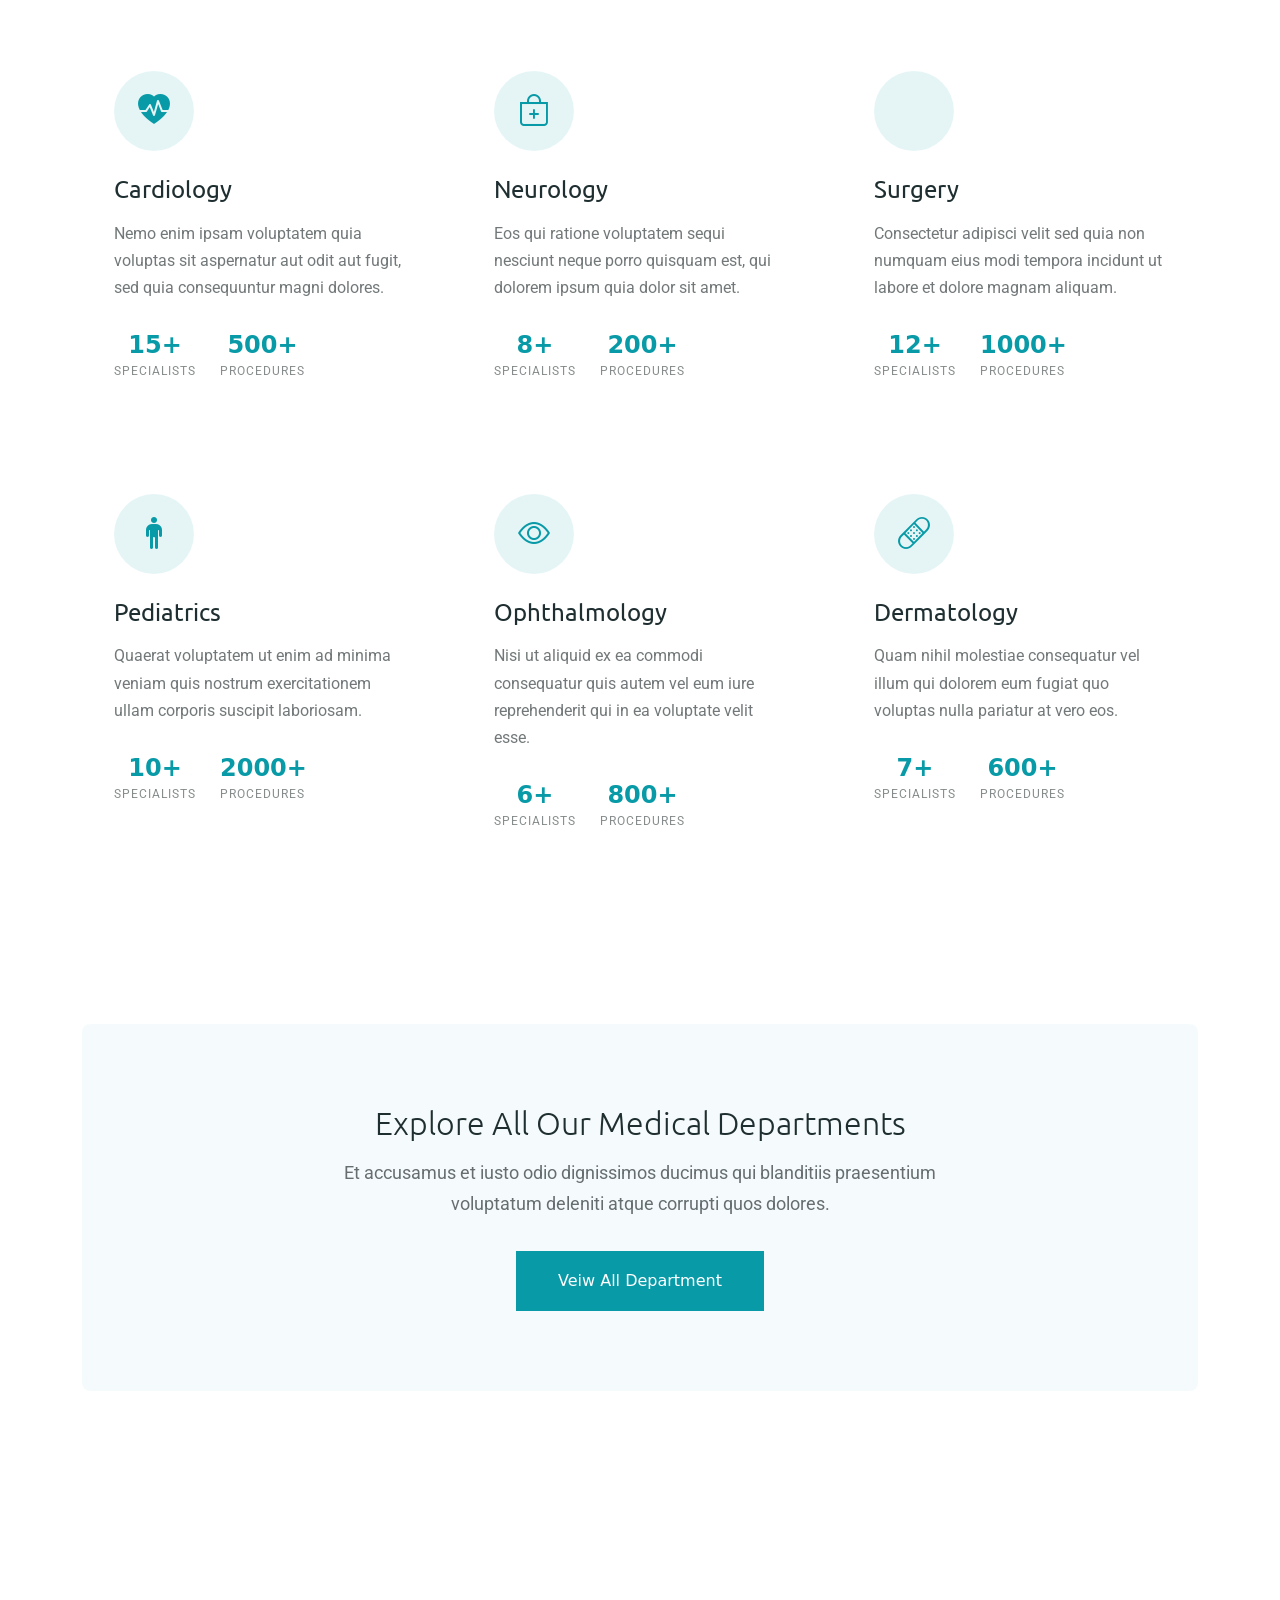
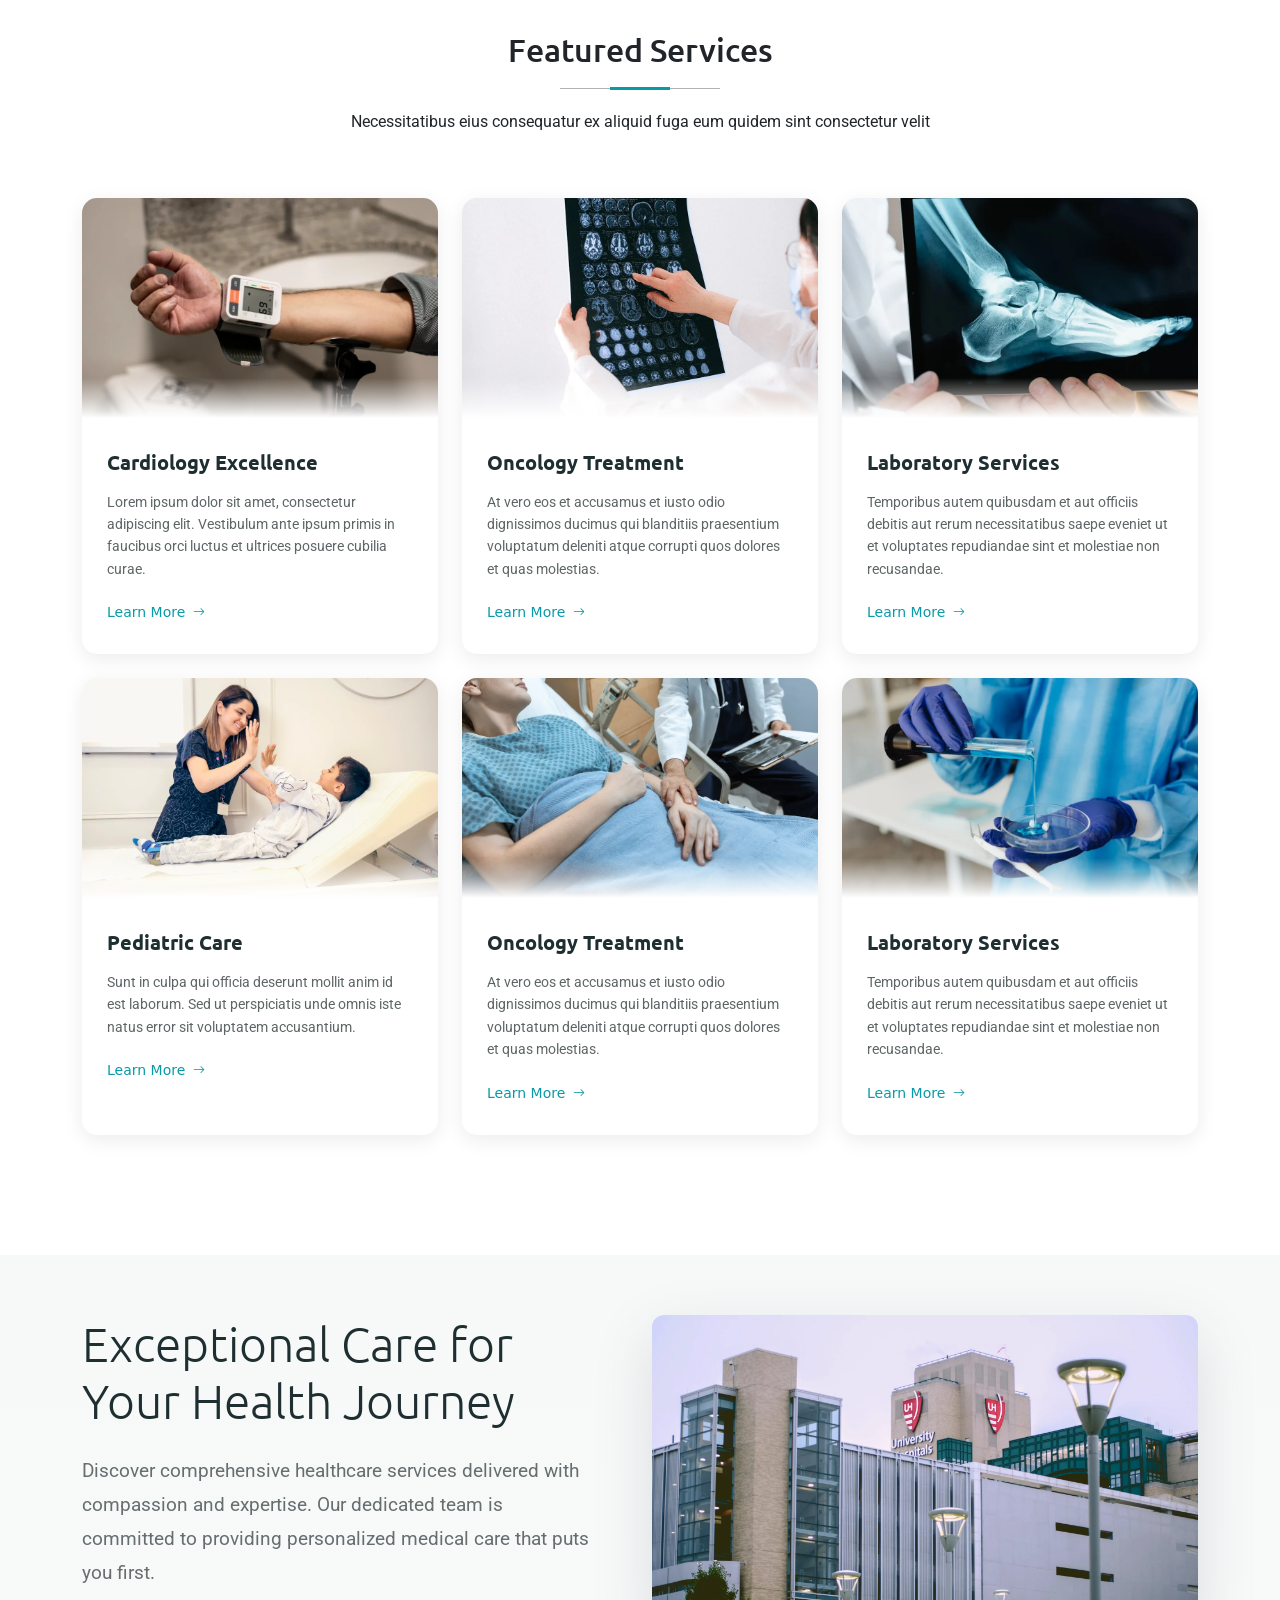
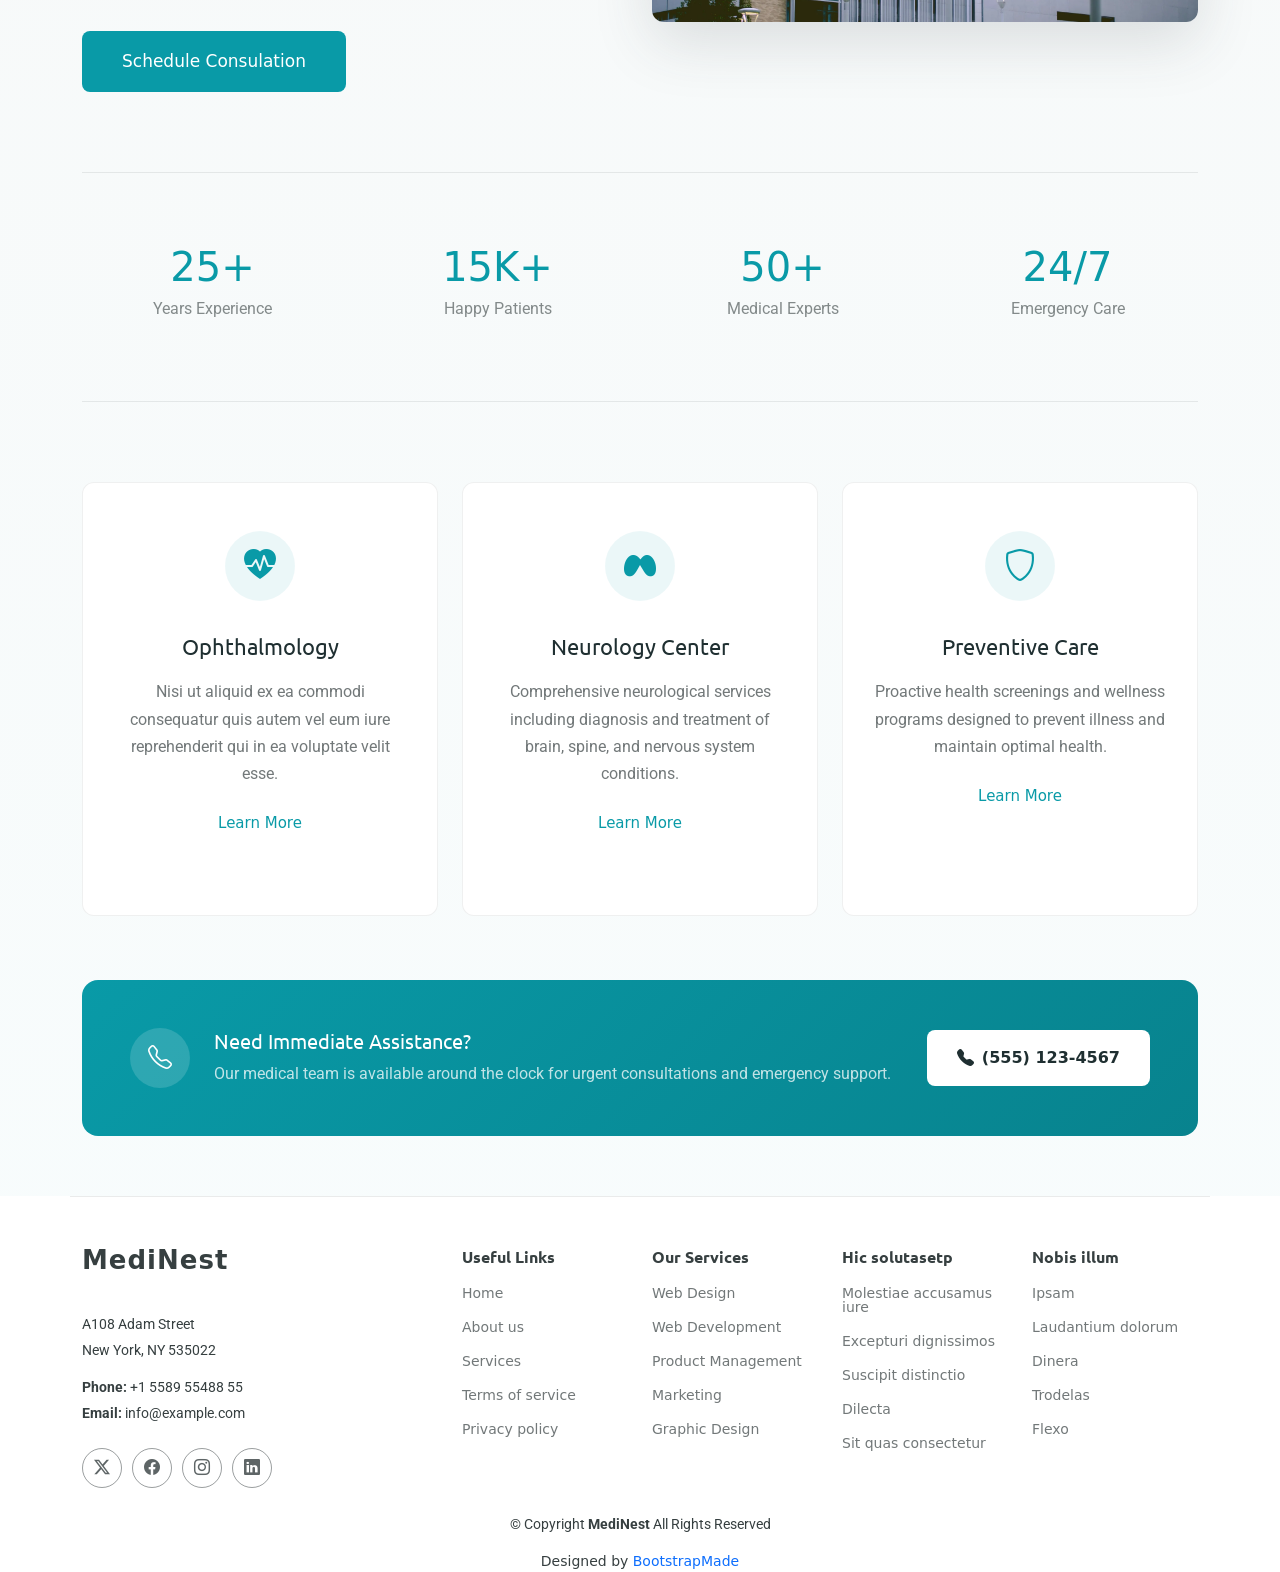
==== commit a0a57a6c: "about page process" ====
--- a/index.html
+++ b/index.html
@@ -34,7 +34,7 @@
                     <div class="navbar justify-content-center">
                         <nav>
                             <ul class="d-flex">
-                                <li class="active"><a href="/">Home</a></li>
+                                <li class="active"><a href="index.html">Home</a></li>
                                 <li><a href="/about/">About</a></li>
                                 <li><a href="#">Department</a></li>
                                 <li><a href="#">Service</a></li>
--- a/css/style.css
+++ b/css/style.css
@@ -61,9 +61,9 @@
 }
 .navbar nav ul li{
     list-style: none;
+     padding: 18px 15px;
 }
 .navbar nav ul li a {
-    padding: 18px 15px;
     font-size: 16px;
     font-weight: 400;
     transition: all .6s;
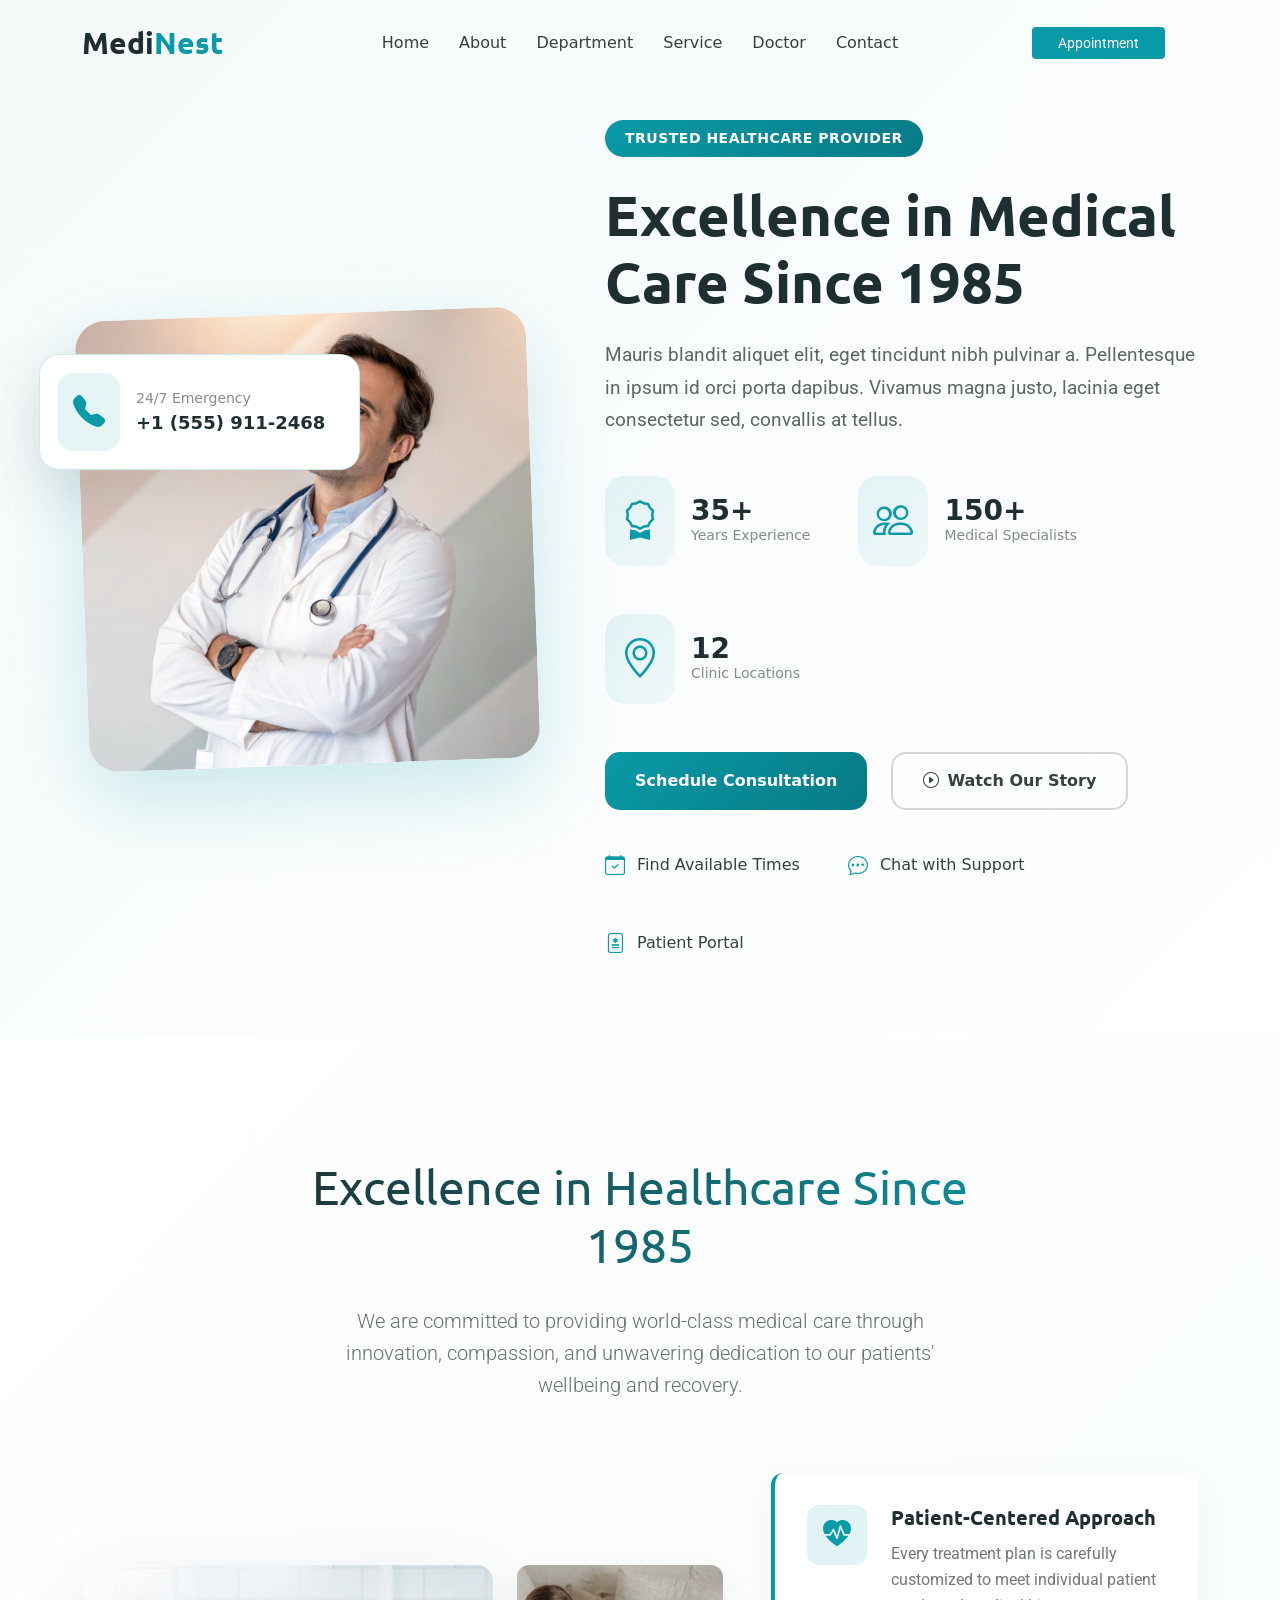
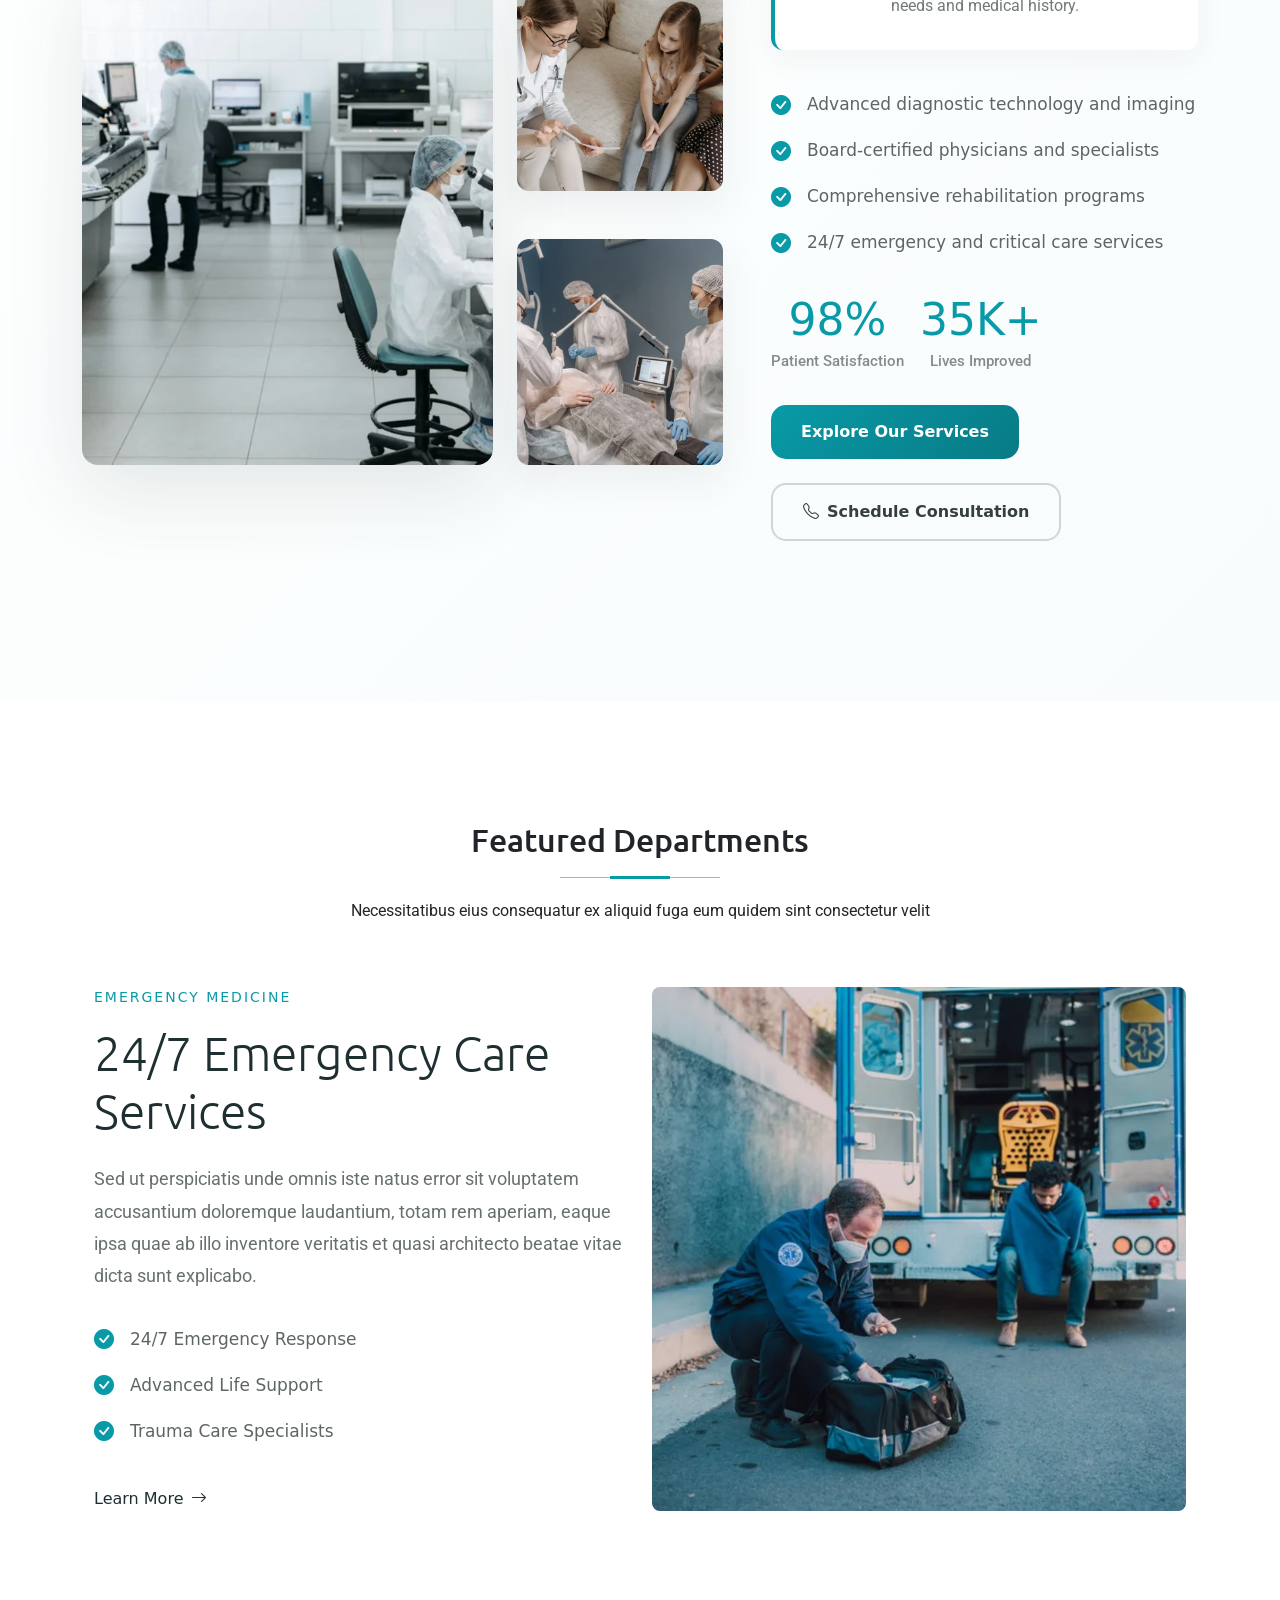
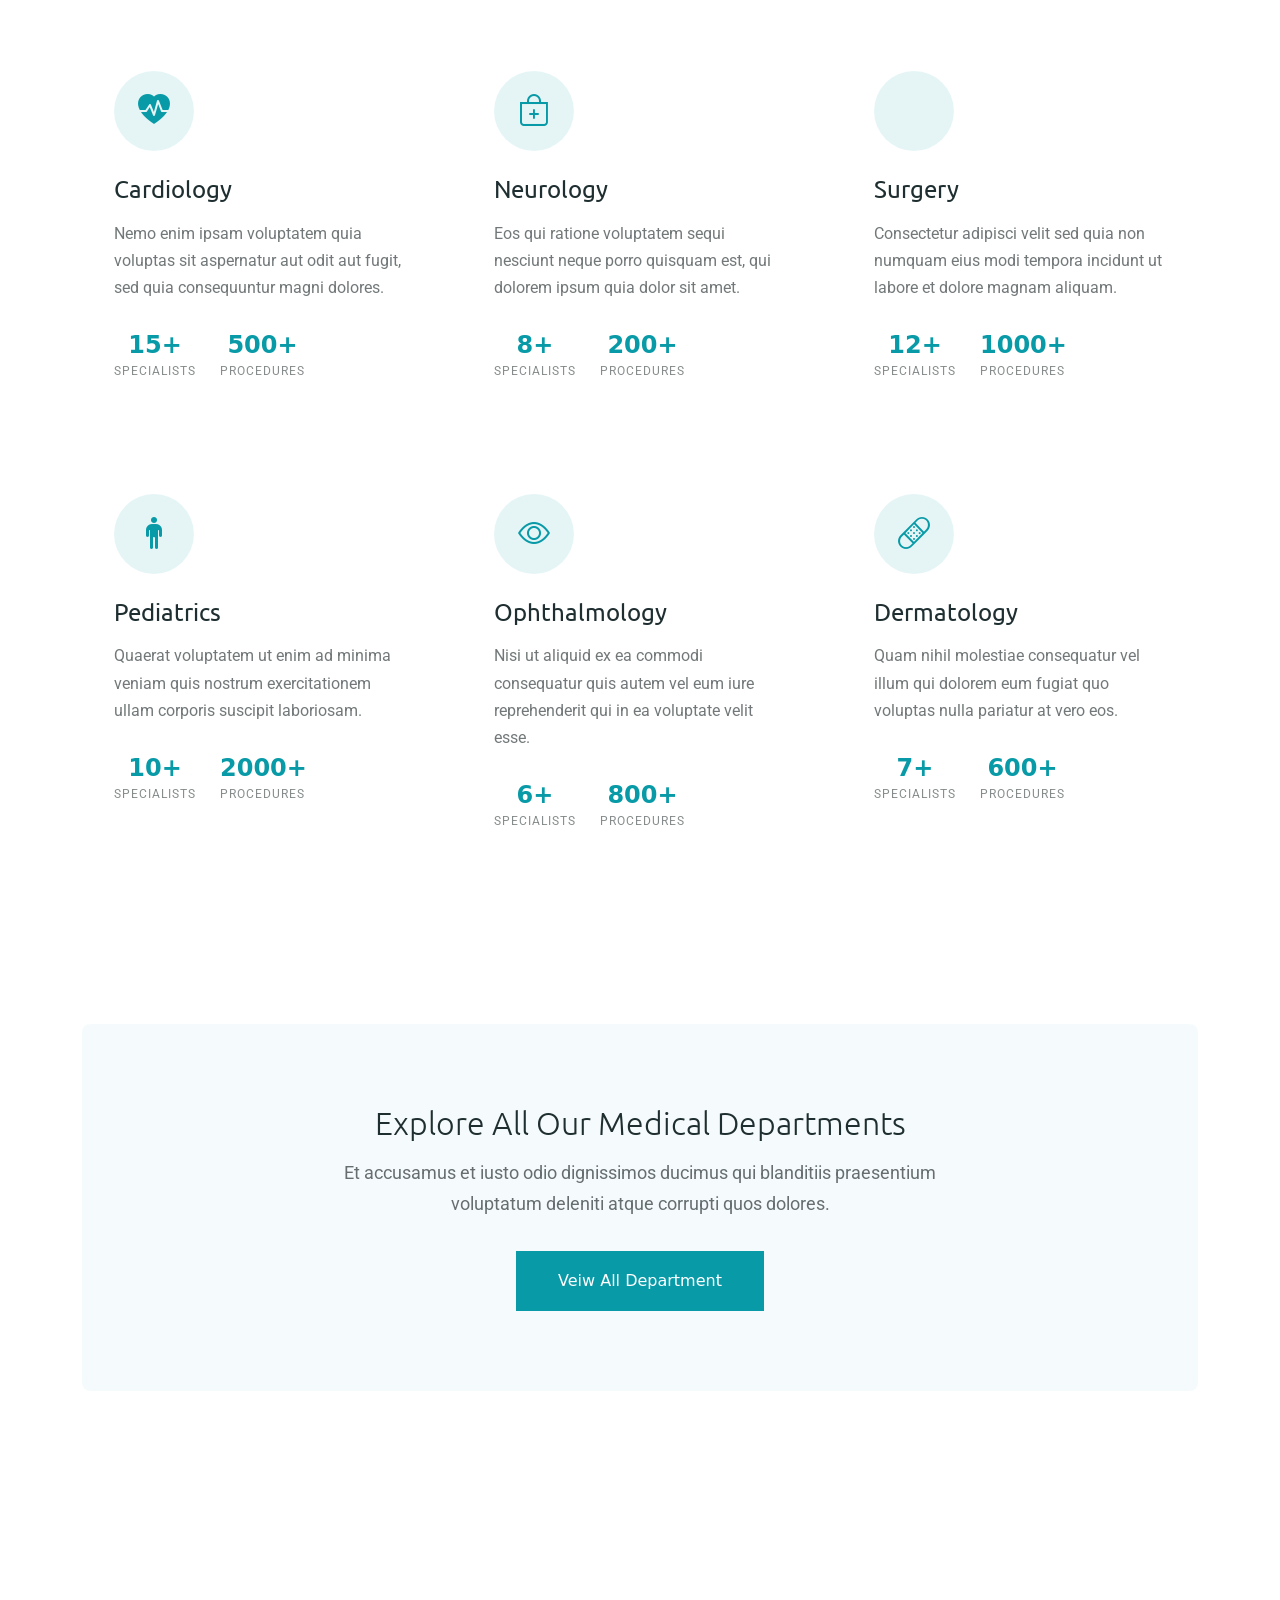
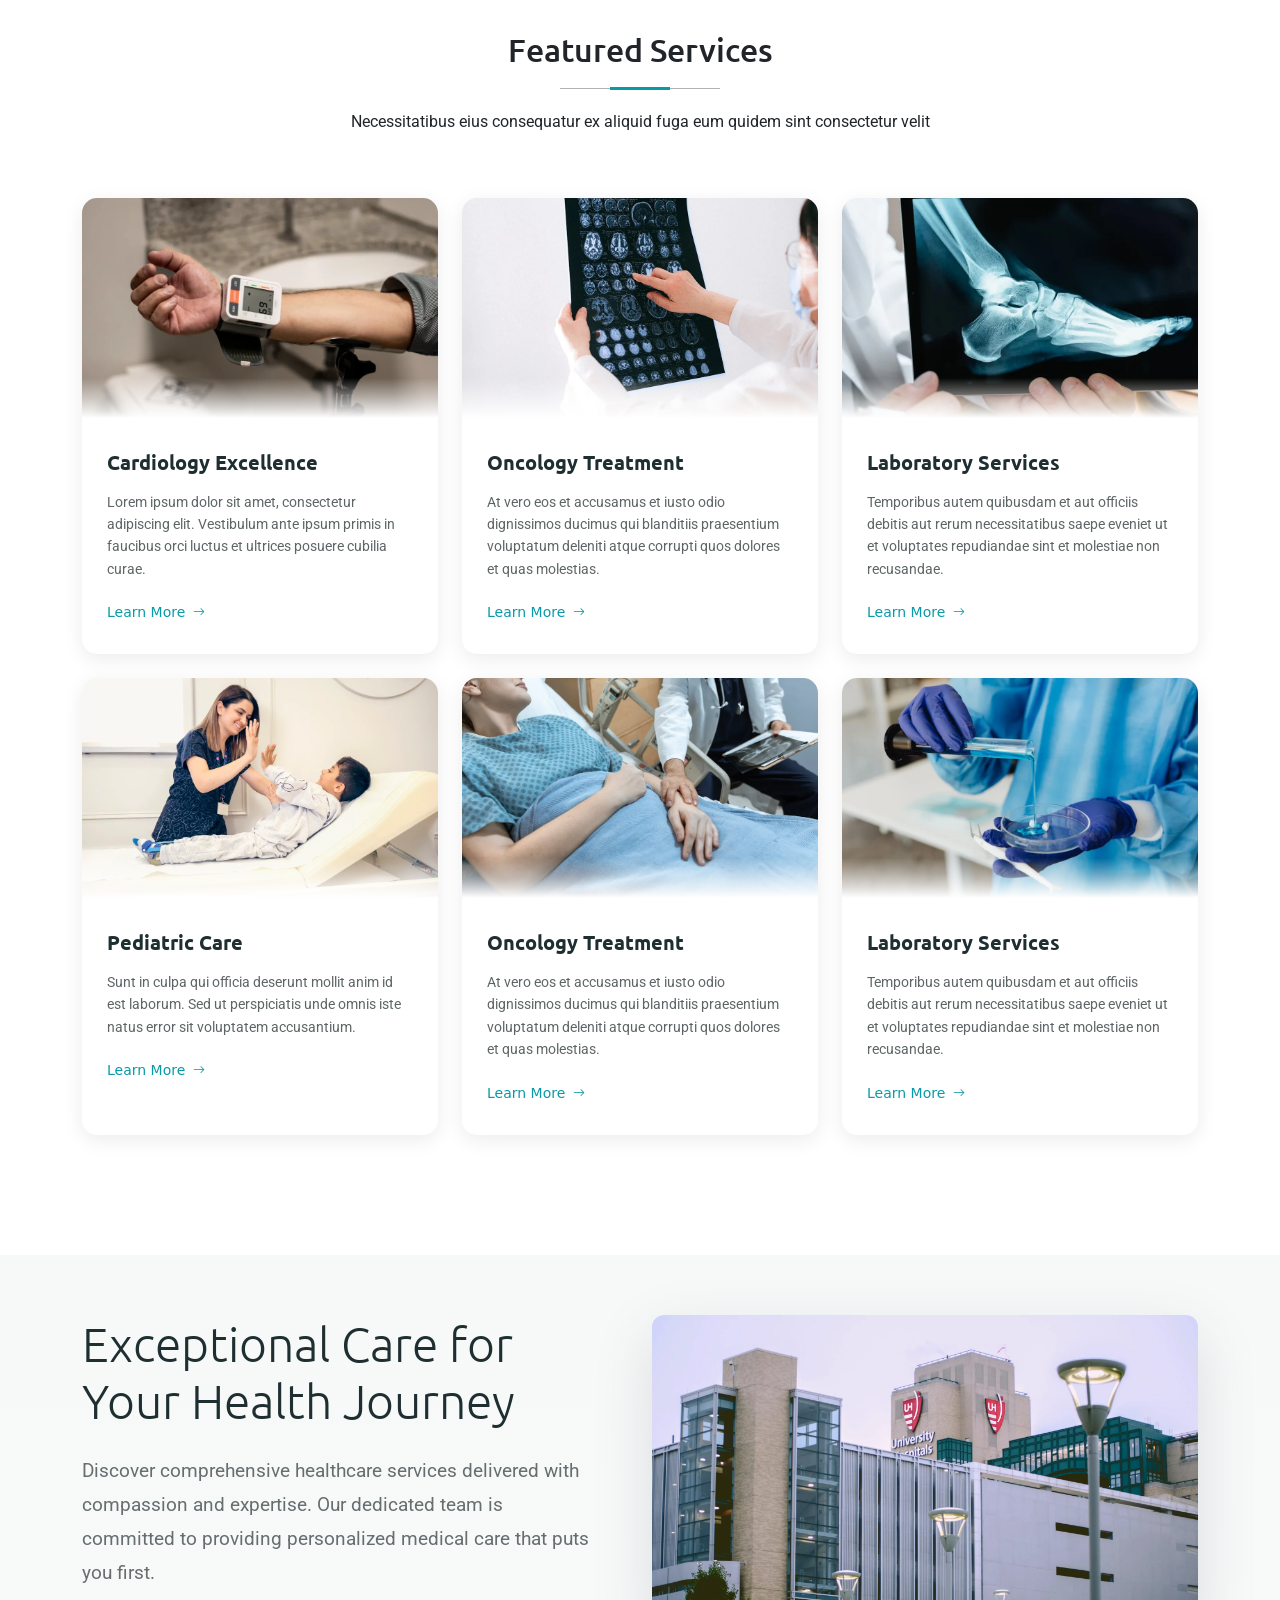
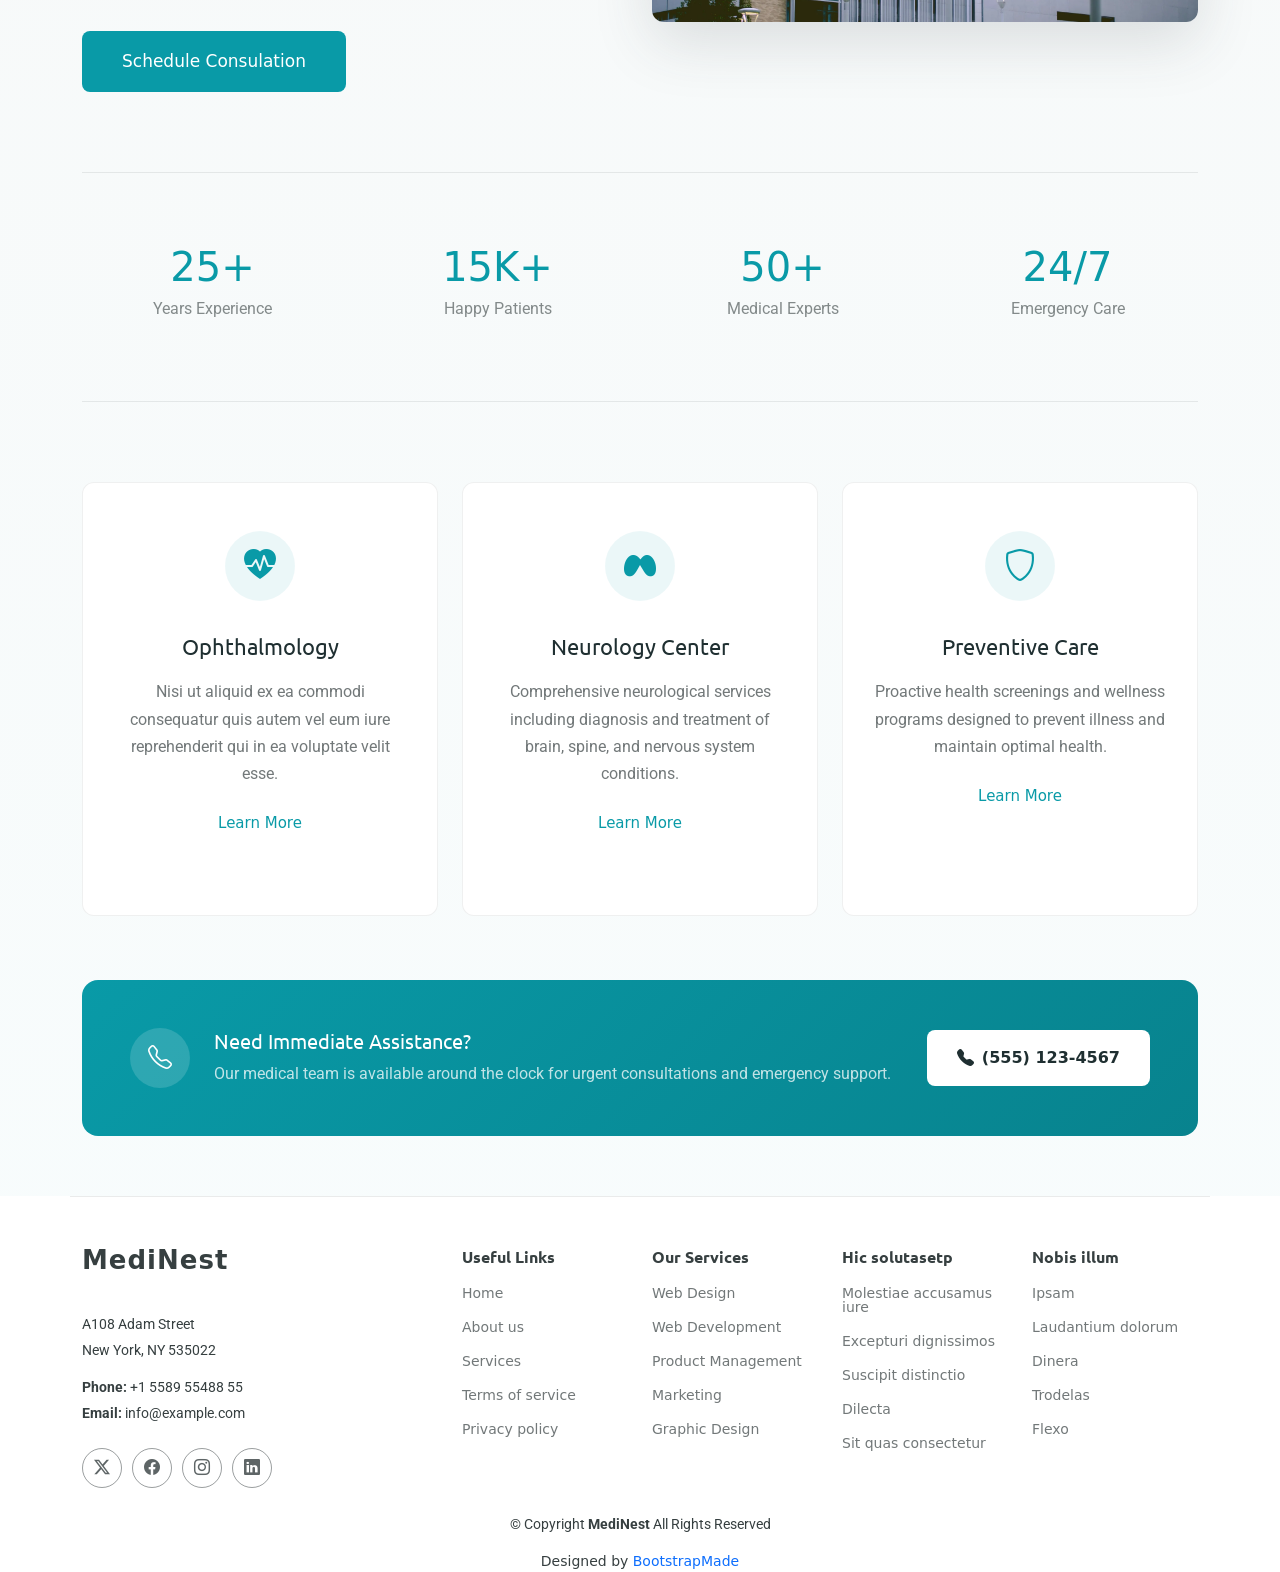
==== commit 52b6f87e: "Complete Home and About Page with responsive" ====
--- a/index.html
+++ b/index.html
@@ -35,11 +35,10 @@
                         <nav>
                             <ul class="d-flex">
                                 <li class="active"><a href="index.html">Home</a></li>
-                                <li><a href="/about/">About</a></li>
+                                <li><a href="about.html">About</a></li>
                                 <li><a href="#">Department</a></li>
                                 <li><a href="#">Service</a></li>
                                 <li><a href="#">Doctor</a></li>
-                                <li><a href="#">More Pages</a></li>
                                 <li><a href="#">Contact</a></li>
                             </ul>
                         </nav>
--- a/css/responsive.css
+++ b/css/responsive.css
@@ -75,6 +75,10 @@
     }
     .cta-btns a:nth-child(1){display: block !important; width: 100%; text-align: center;}
     .cta-btns a:nth-child(2){display: block !important; width: 100%; text-align: center;}
+    .about-top-page-content h2 {font-size: 37px !important;}
+    .about-top-page-content p {font-size: 18px !important;}
+    .about-page-img-content h3 {font-size: 28px !important;}
+     .about-page-image {margin-bottom: 60px !important;}
 }
 @media(max-width:571px){
     .menu-toggle i{
@@ -87,4 +91,6 @@
     .depart-cta {padding: 80px 25px !important;}
     .call-action-content h2 {font-size: 30px !important; text-align: center;}
     .bnr-card-content {position: static !important; margin: 30px 5px;}
+    .about-stat-number span {font-size: 30px !important;}
+    #subPageBanner {padding: 100px 5px 0px !important;}
 }
--- a/css/style.css
+++ b/css/style.css
@@ -981,6 +981,179 @@
 
 /* Call to Action Section End */
 
+
+/*---------------------- Subpage Banner CSS Start ---------------------------*/
+/*---------------------- About Page CSS Start ---------------------------*/
+#aboutPageSection{
+    padding: 120px 0;
+}
+.about-top-page-content, .about-page-image, .misson-section{
+    margin-bottom: 100px;
+}
+.about-top-page-content h2{
+    font-size: 51px;
+    font-weight: 300;
+    line-height: 1.2;
+    margin-bottom: 32px;
+    letter-spacing: -0.02em;
+}
+.about-top-page-content p{
+    font-size: 21px;
+    font-weight: 300;
+    line-height: 1.8;
+    color: color-mix(in srgb, #363f40, transparent 25%);
+    max-width: 700px;
+    margin: 0 auto;
+}
+.about-page-img-content h3{
+    font-size: 38px;
+    font-weight: 300;
+    margin-bottom: 48px;
+    line-height: 1.3;
+}
+.about-stat-number span{
+    font-size: 48px;
+    font-weight: 200;
+    color: #099aa7;
+    line-height: 1;
+}
+.about-stat-content h5{
+    font-size: 20px;
+    font-weight: 400;
+    margin-bottom: 8px;
+    color: #1f2f31;
+}
+.about-stat-content p{
+    font-size: 15px;
+    color: color-mix(in srgb, #363f40, transparent 30%);
+    margin: 0;
+    line-height: 1.6;
+}
+.misson-card{
+    padding: 0 16px;
+    height: 100%;
+}
+.misson-card-icon {
+    width: 70px;
+    height: 70px;
+    border-radius: 50%;
+    background: linear-gradient(135deg, #099aa7, color-mix(in srgb, #099aa7, #6c5ce7 20%));
+    display: flex;
+    align-items: center;
+    justify-content: center;
+    margin: 0 auto 2rem;
+    transition: transform 0.3s ease;
+}
+.misson-card:hover .misson-card-icon{
+    transform: translateY(-5px) scale(1.05);
+}
+.misson-card-icon  i {
+    font-size: 28px;
+    color: #fff;
+}
+.misson-card h4 {
+    font-size: 22px;
+    font-weight: 400;
+    margin-bottom: 1.5rem;
+    color: #1f2f31;
+}
+.misson-card p {
+    font-size: 16px;
+    line-height: 1.7;
+    color: color-mix(in srgb, #363f40, transparent 25%);
+    margin: 0;
+}
+.spcl-content h2 {
+    font-size: 38px;
+    font-weight: 300;
+    margin-bottom: 16px;
+}
+.spcl-content p {
+    font-size: 17px;
+    color: color-mix(in srgb, #363f40, transparent 30%);
+    margin-bottom: 64px;
+    max-width: 600px;
+    margin-left: auto;
+    margin-right: auto;
+    line-height: 1.7;
+}
+.spcl-items {
+    text-align: center;
+    padding: 32px 16px;
+    background: #fff;
+    border-radius: 8px;
+    border: 1px solid color-mix(in srgb, #363f40, transparent 90%);
+    transition: all 0.3s ease;
+    height: 140px;
+    display: flex;
+    flex-direction: column;
+    align-items: center;
+    justify-content: center;
+    margin-bottom: 2rem;
+}
+.spcl-items:hover {
+    transform: translateY(-8px);
+    border-color: #099aa7;
+    box-shadow: 0 10px 30px color-mix(in srgb, #099aa7, transparent 85%);
+}
+.spcl-item-icon i {
+    font-size: 35px;
+    color: #099aa7;
+    margin-bottom: 16px;
+    transition: color 0.3s ease;
+}
+
+.spcl-items:hover .spcl-item-icon i {
+    color: #099aa7;
+}
+.spcl-items span {
+    font-size: 16px;
+    font-weight: 500;
+    color: #1f2f31;
+    transition: color 0.3s ease;
+}
+/*---------------------- About Page CSS Start ---------------------------*/
+
+#subPageBanner{
+    padding: 100px 5px 80px;
+}
+.sub-page-banner-content{
+    padding: 80px 0;
+}
+.sub-page-banner-content h1{
+    font-size: 38px;
+    font-weight: 500;
+}
+.breadcrumb{
+    background-color: color-mix(in srgb, #363f40, transparent 96%);
+    padding: 20px 0;
+}
+.subpage-navbar nav ul {
+    display: flex;
+    flex-wrap: wrap;
+    list-style: none;
+    padding: 0;
+    margin: 0;
+    font-size: 16px;
+    font-weight: 400;
+}
+.subpage-navbar ul li a.active{
+    color: #099aa7;
+}
+.subpage-navbar ul li a{
+    color: #363f40;
+    transition: 0.3s;
+    padding-right: 5px;
+}
+.subpage-navbar nav ul li+li::before {
+    content: "/";
+    display: inline-block;
+    padding-right: 10px;
+    color: color-mix(in srgb, #363f40, transparent 70%);
+}
+
+/*---------------------- Subpage Banner CSS End ---------------------------*/
+
 /* Footer Section Start */
 #footer{
     color: #363f40;
